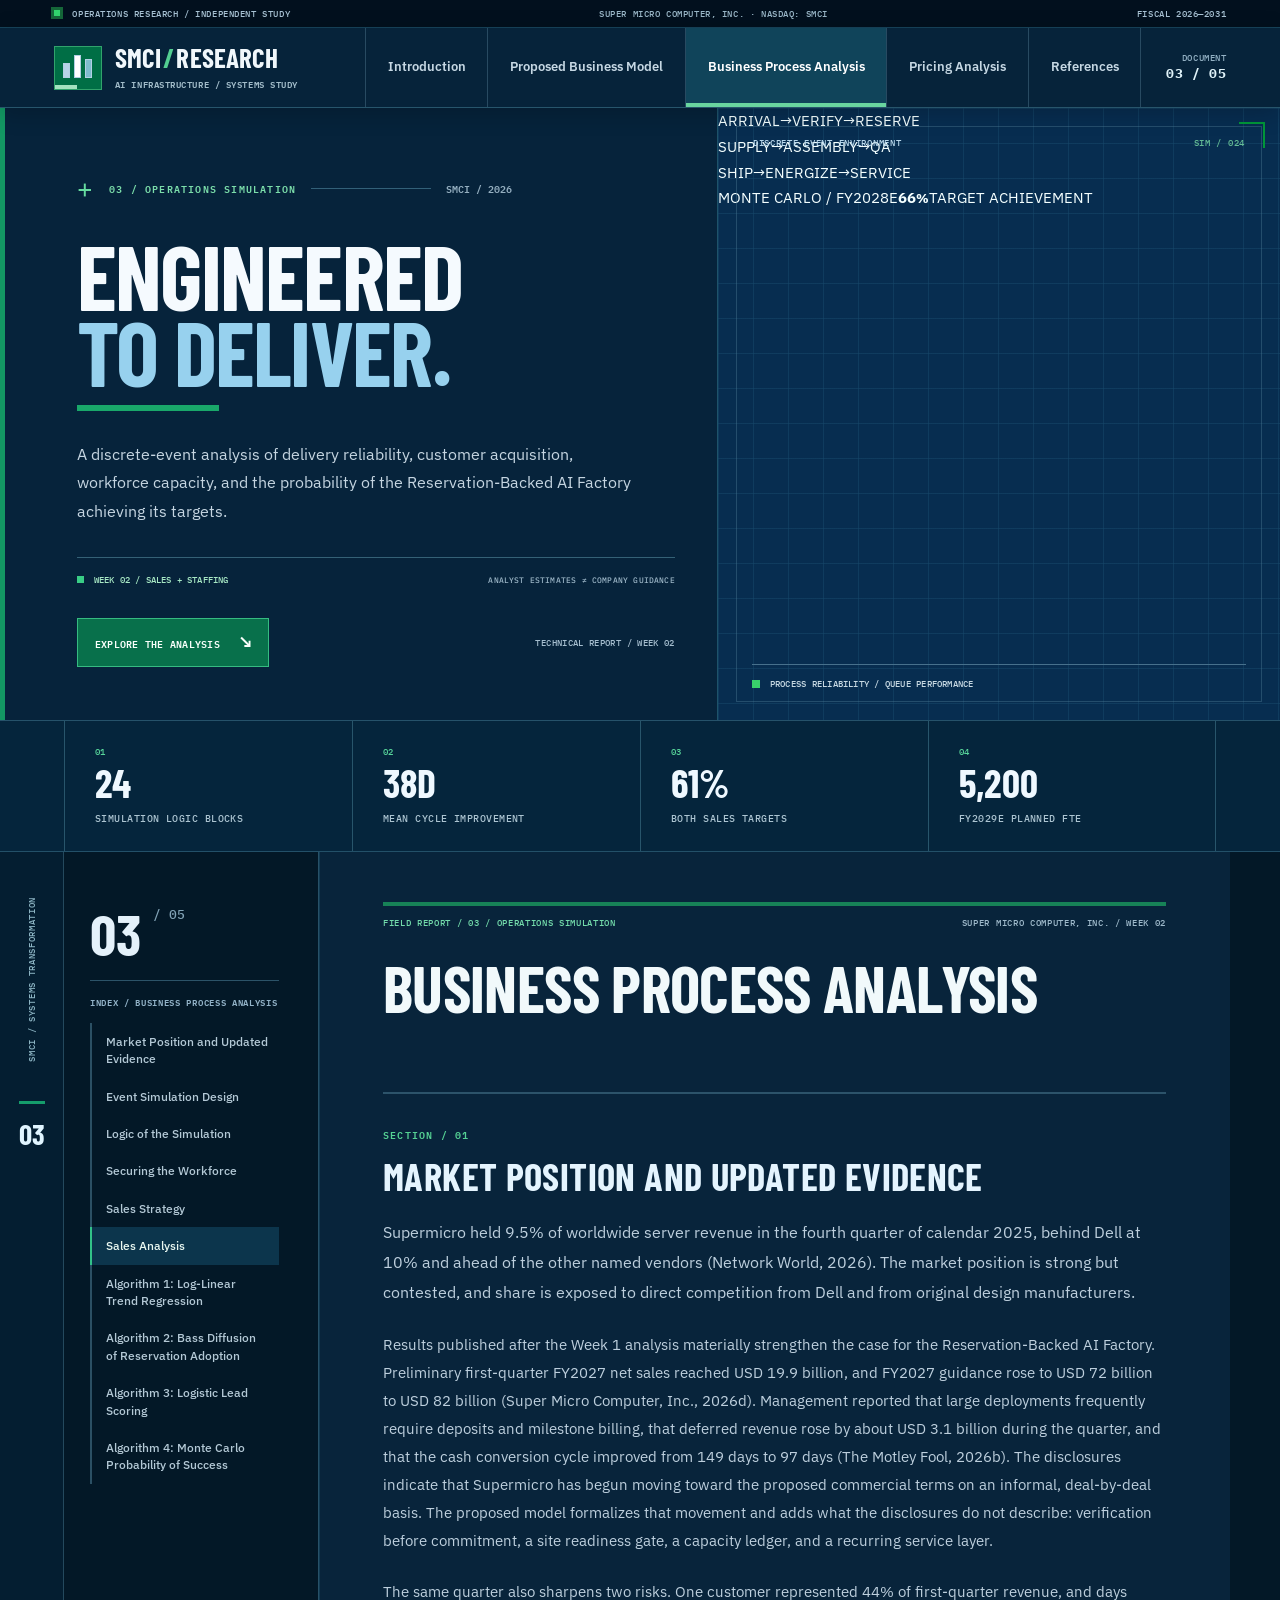
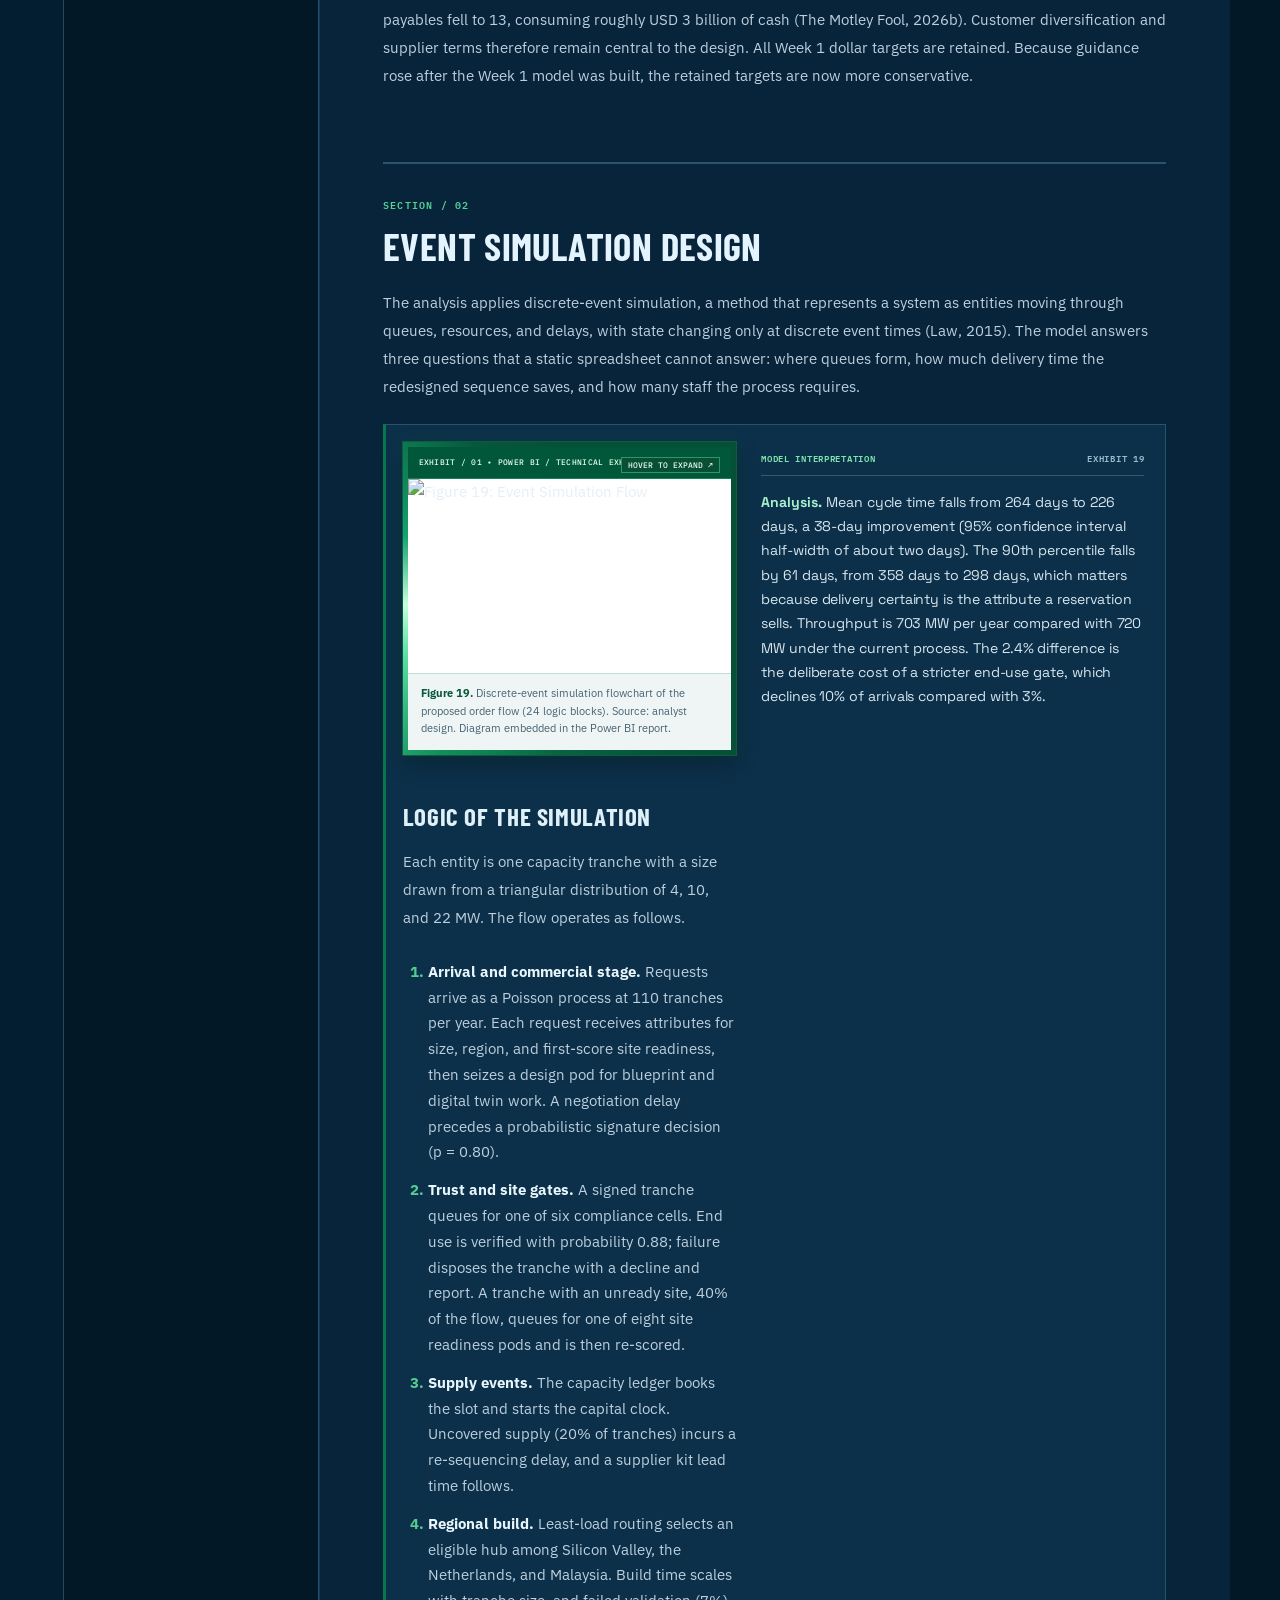
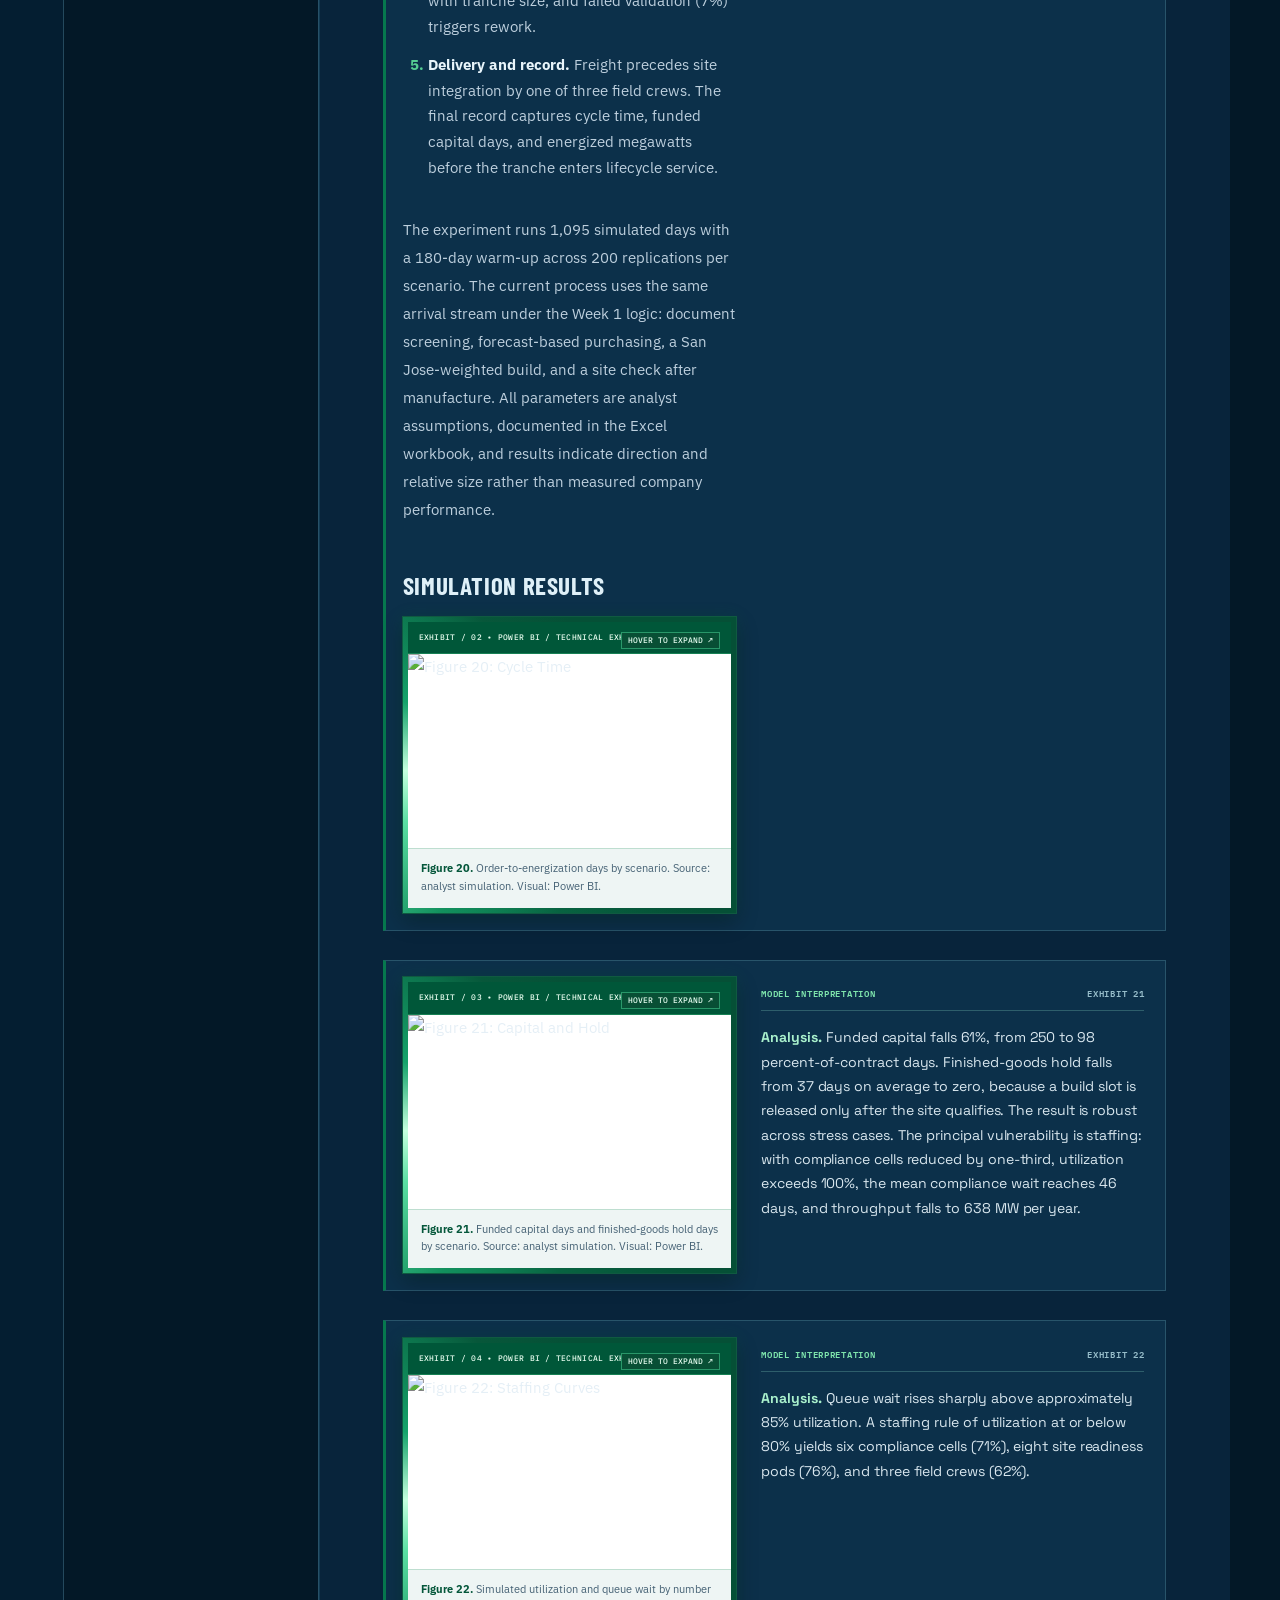
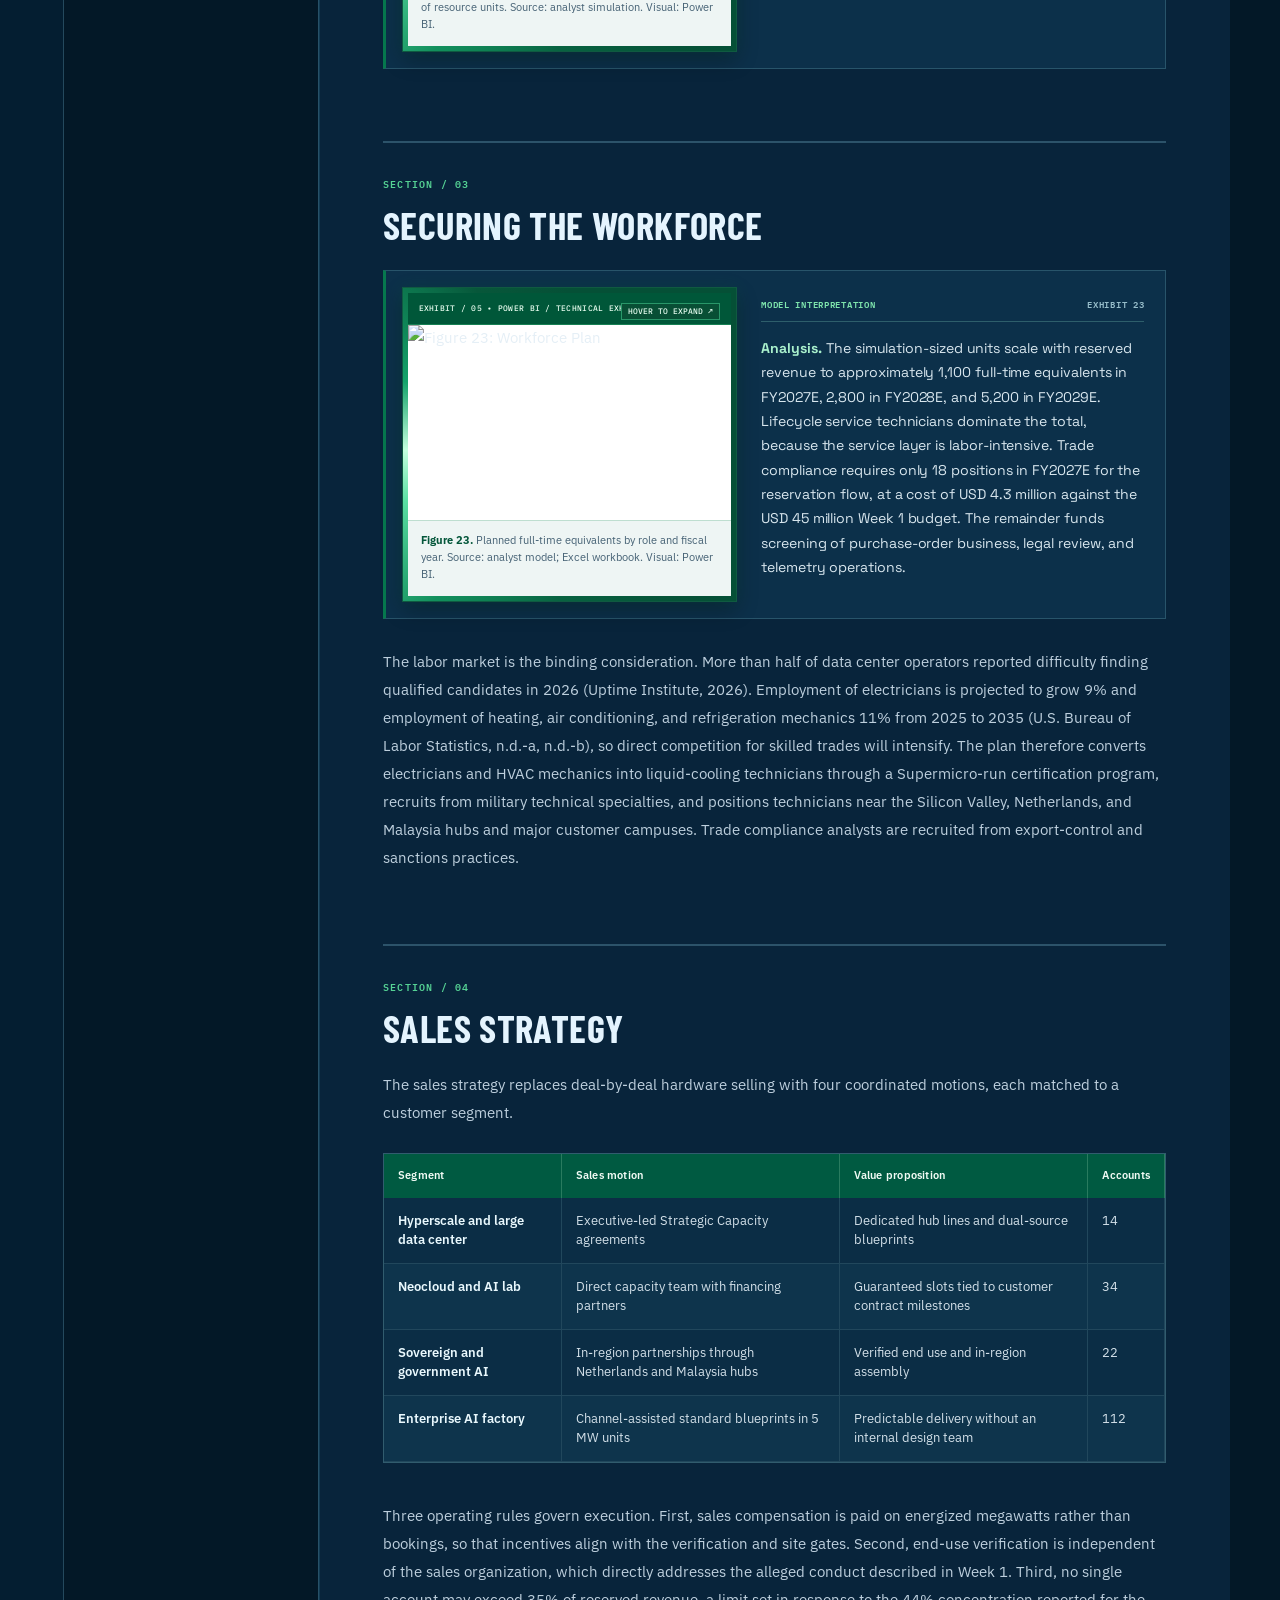
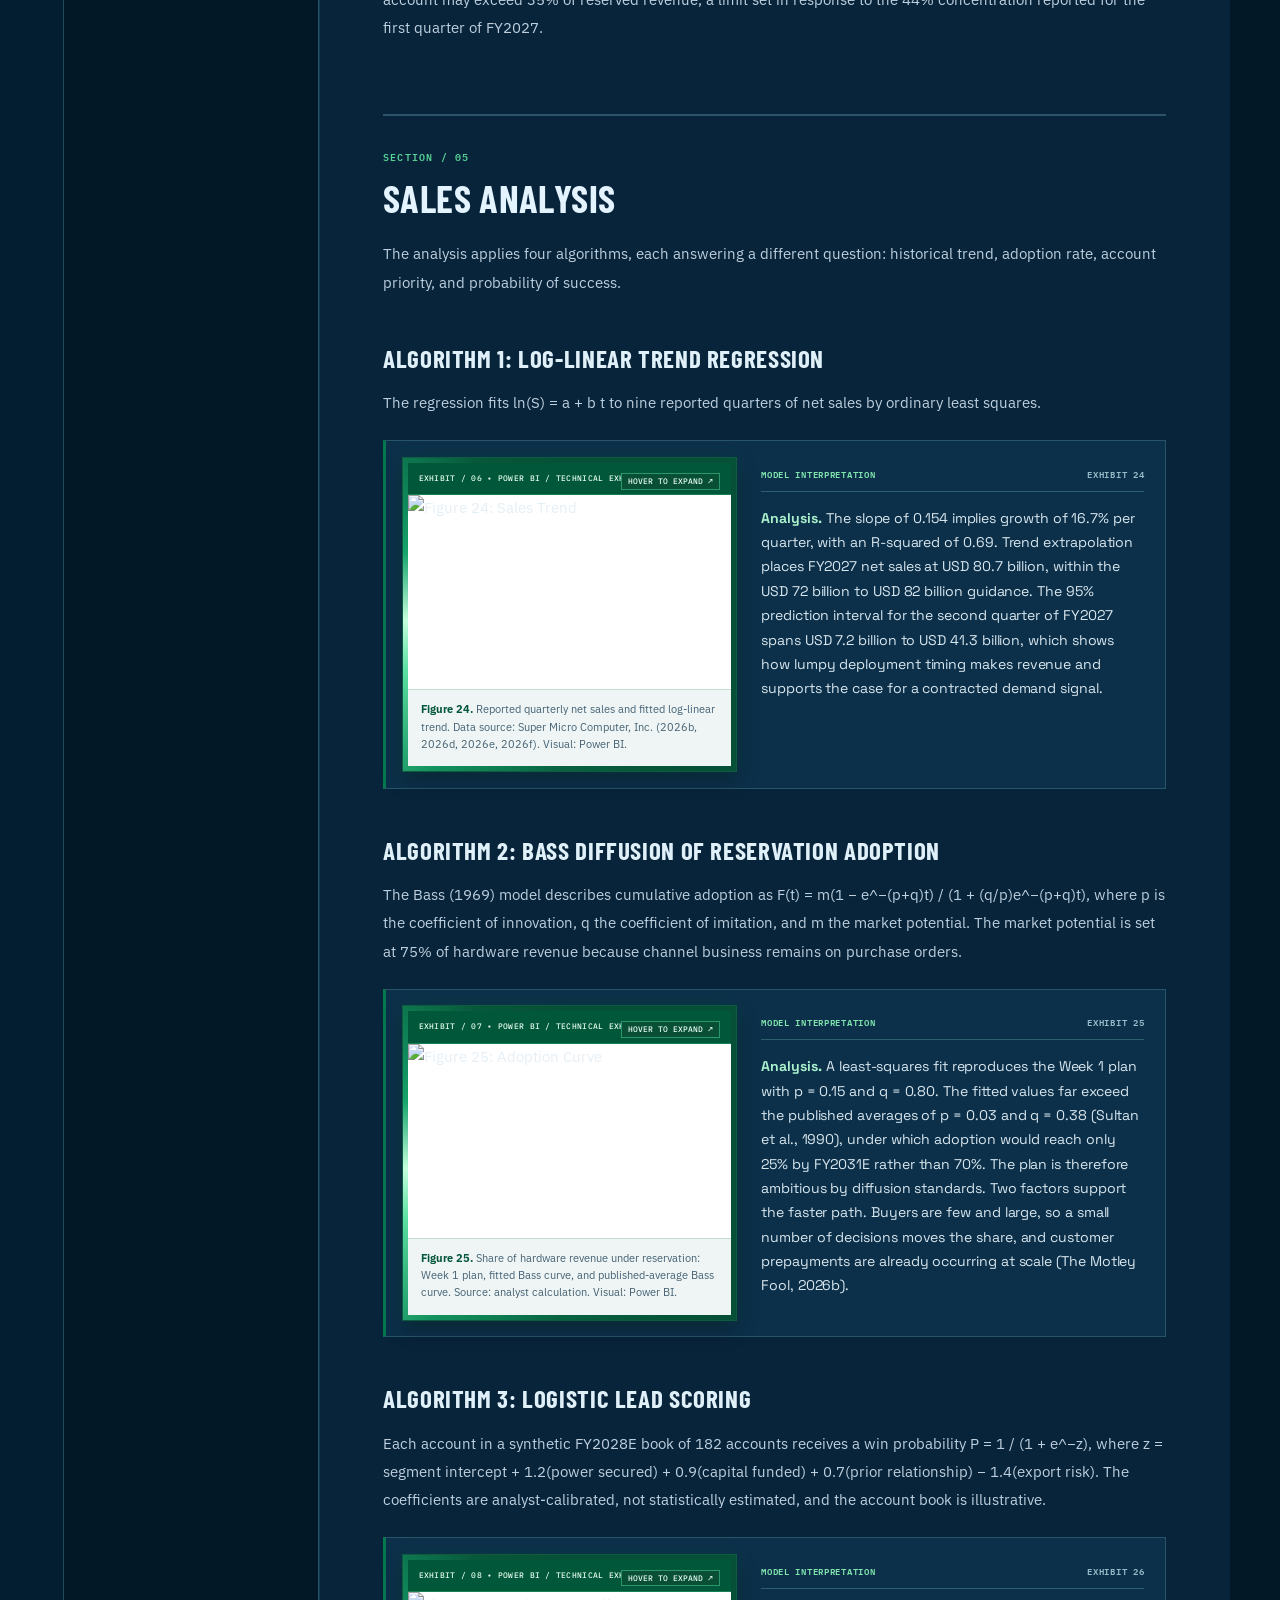
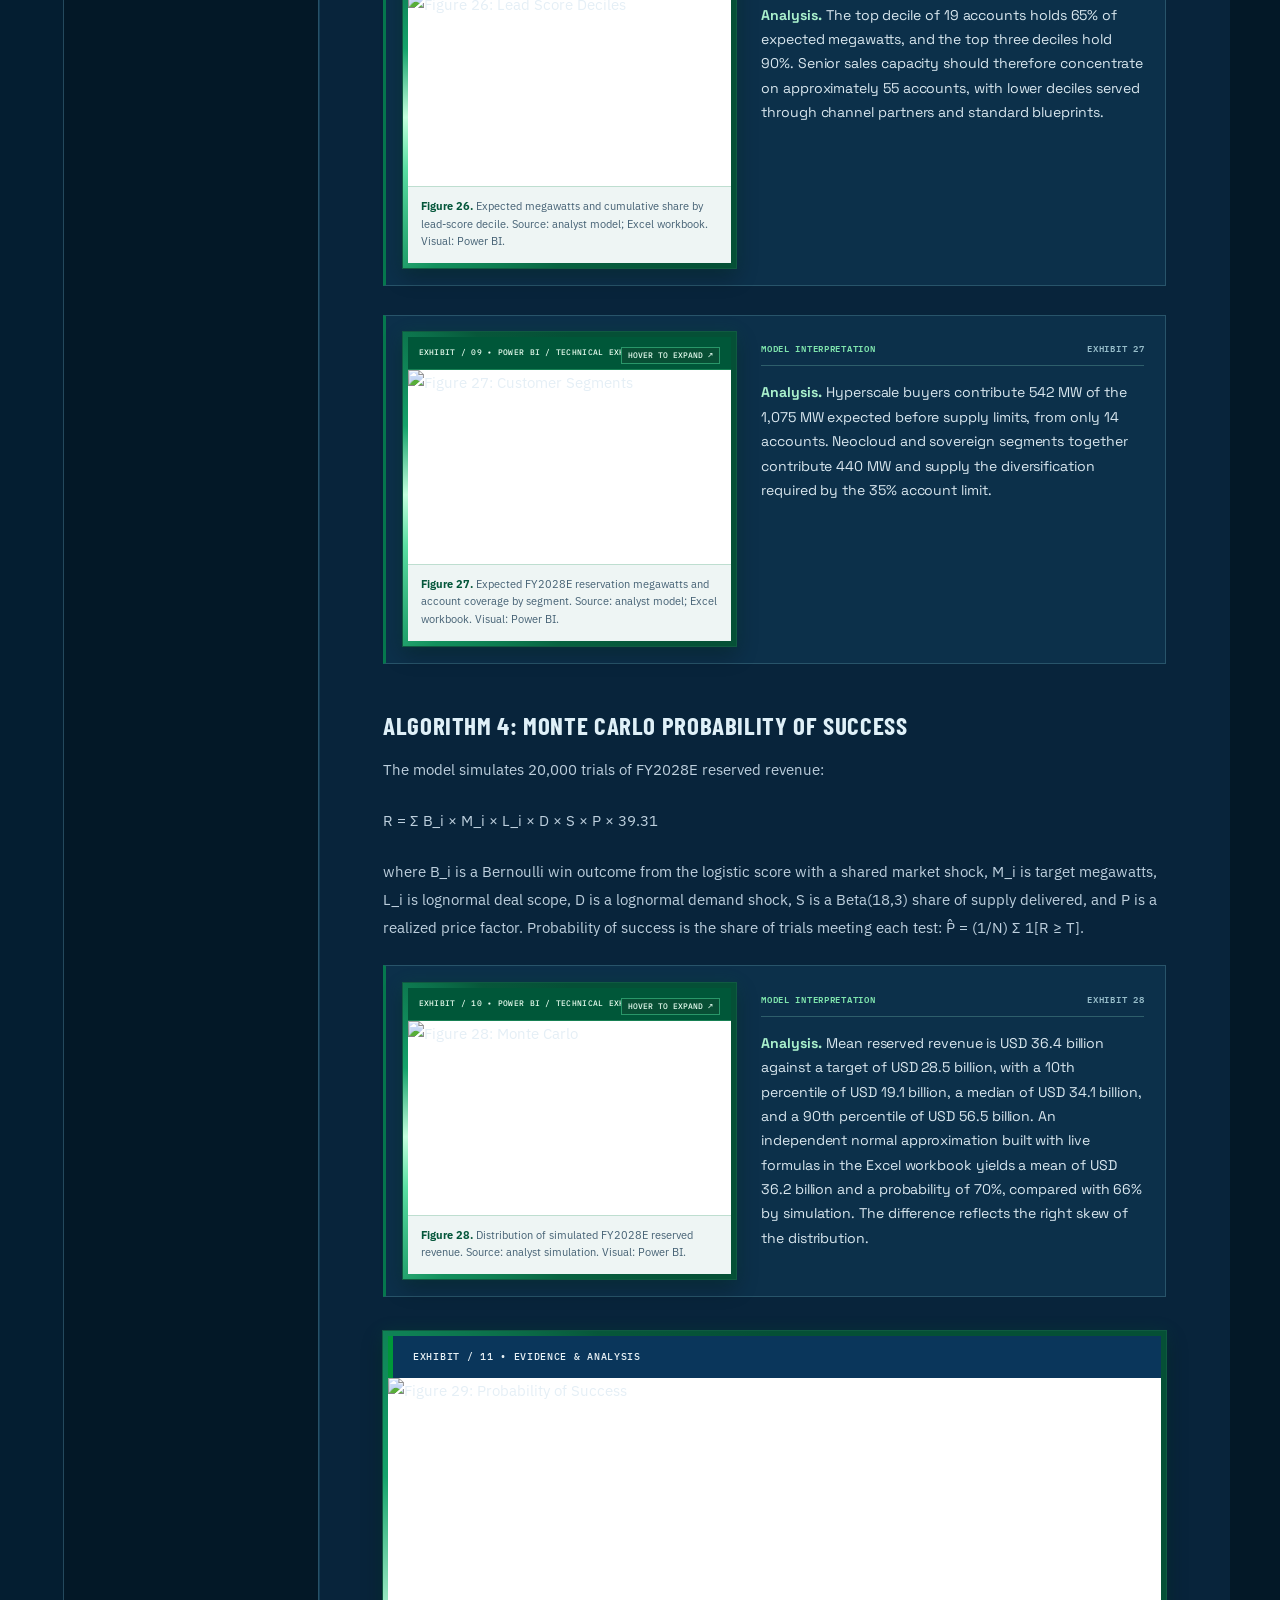
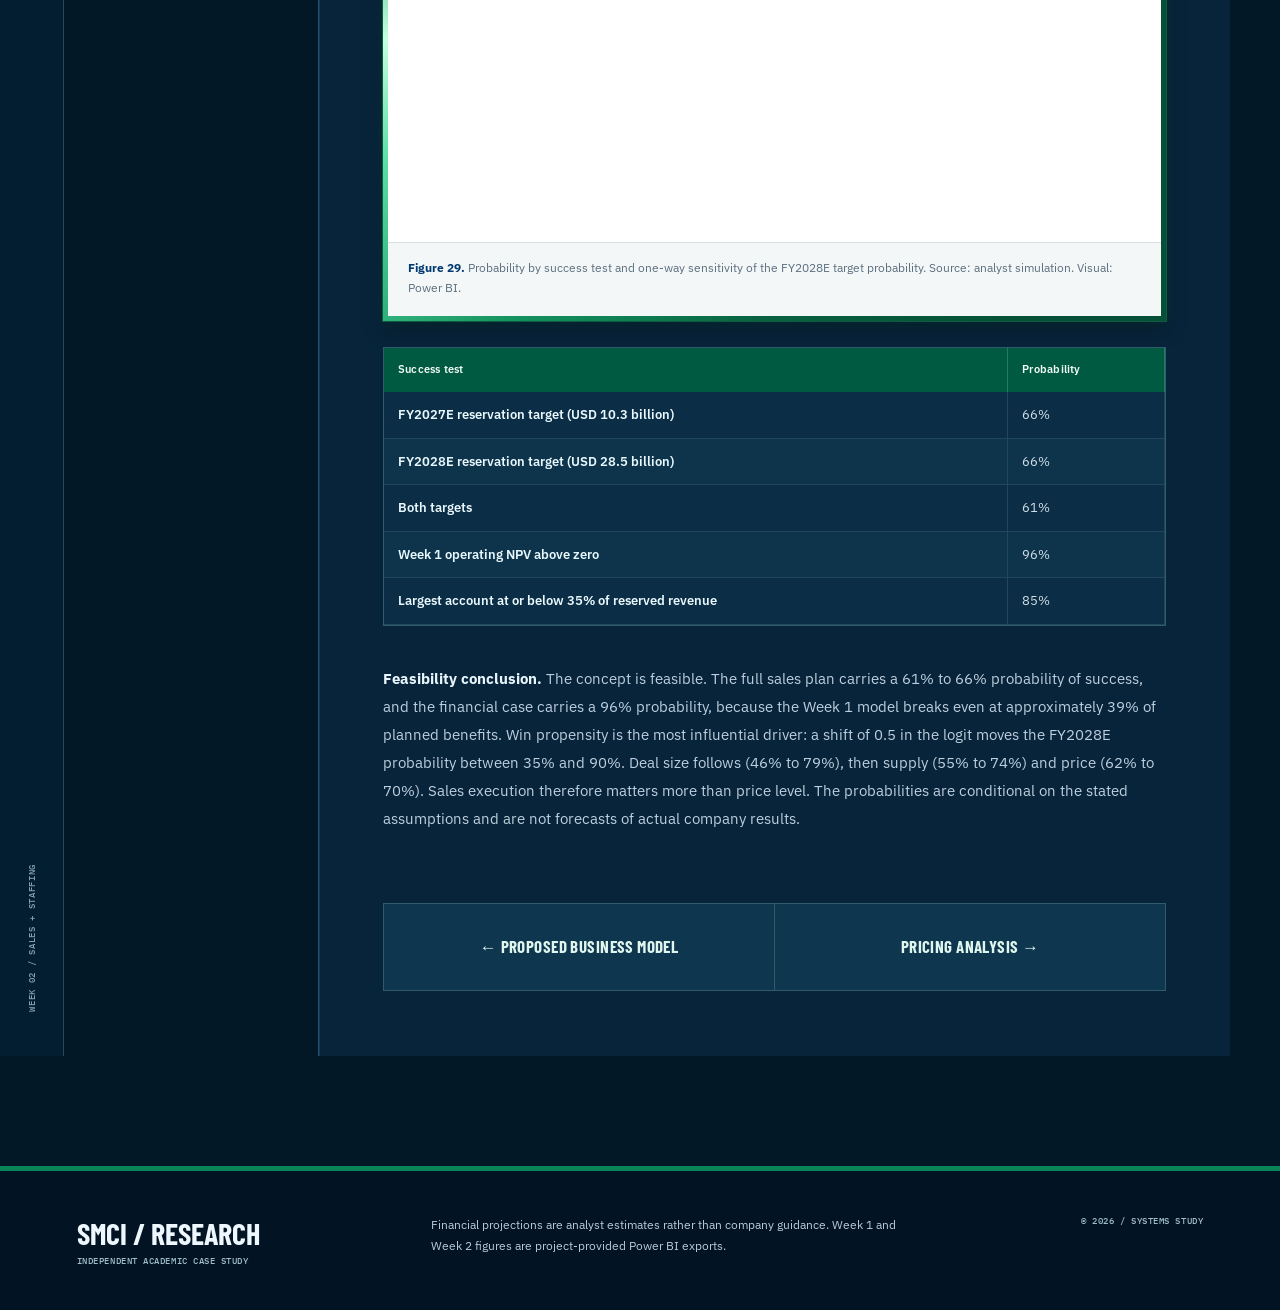
==== business-process-analysis.html @ 90599eb7 "Add Week 2 Business Process Analysis research and Power BI figure placements" ====
<!doctype html><html lang="en"><head><meta charset="utf-8"><meta name="viewport" content="width=device-width,initial-scale=1"><meta name="description" content="SMCI Reservation-Backed AI Factory research and business process redesign"><title>Business Process Analysis | SMCI Process Transformation</title><link rel="stylesheet" href="style.css"></head><body class="chapter-process">
<div class="meta-top"><span><span class="status-square"></span> OPERATIONS RESEARCH / INDEPENDENT STUDY</span><span>SUPER MICRO COMPUTER, INC. · NASDAQ: SMCI</span><span>FISCAL 2026—2031</span></div><header class="site-header"><div class="head-inner"><a class="brand" href="introduction.html" aria-label="SMCI research study home"><span class="brand-emblem"><span></span><span></span><span></span></span><span class="brand-type"><b>SMCI<span class="brand-slash">/</span>RESEARCH</b><small>AI INFRASTRUCTURE / SYSTEMS STUDY</small></span></a><nav aria-label="Primary navigation" class="nav"><a class="" href="introduction.html">Introduction</a><a class="" href="proposed-business-model.html">Proposed Business Model</a><a class="active" href="business-process-analysis.html">Business Process Analysis</a><a class="" href="pricing-analysis.html">Pricing Analysis</a><a class="" href="references.html">References</a></nav><div class="header-meta">DOCUMENT<br><strong>03 / 05</strong></div></div></header>
<section class="hero"><div class="hero-layout"><div class="hero-copy"><div class="hero-index"><span class="crosshair">+</span>03 / OPERATIONS SIMULATION<span class="hero-index-rule"></span><span>SMCI / 2026</span></div><h1>Engineered<br><span>to deliver.</span></h1><p>A discrete-event analysis of delivery reliability, customer acquisition, workforce capacity, and the probability of the Reservation-Backed AI Factory achieving its targets.</p><div class="hero-status"><i></i>WEEK 02 / SALES + STAFFING<span class="hero-status-end">ANALYST ESTIMATES ≠ COMPANY GUIDANCE</span></div><div class="hero-cta"><a href="#content" class="read-link">EXPLORE THE ANALYSIS <span aria-hidden="true">↘</span></a><span>TECHNICAL REPORT / WEEK 02</span></div></div><div class="hero-art" aria-label="Decorative technical illustration"><div class="art-plate art-week2 art-week2-flow"><div class="art-hud"><span>DISCRETE EVENT ENVIRONMENT</span><span>SIM / 024</span></div><div class="tech-map"><div class="tech-row"><span>ARRIVAL</span><i>→</i><span>VERIFY</span><i>→</i><span>RESERVE</span></div><div class="tech-row mid"><span>SUPPLY</span><i>→</i><span>ASSEMBLY</span><i>→</i><span>QA</span></div><div class="tech-row"><span>SHIP</span><i>→</i><span>ENERGIZE</span><i>→</i><span>SERVICE</span></div></div><div class="tech-readout"><span>MONTE CARLO / FY2028E</span><strong>66<small>%</small></strong><span>TARGET ACHIEVEMENT</span></div><div class="art-bottom"><span class="art-alert good"></span> PROCESS RELIABILITY / QUEUE PERFORMANCE</div></div></div></div><div class="metric-rail"><div class="metric"><span class="metric-num">01</span><strong>24</strong><small>SIMULATION LOGIC BLOCKS</small></div><div class="metric"><span class="metric-num">02</span><strong>38D</strong><small>MEAN CYCLE IMPROVEMENT</small></div><div class="metric"><span class="metric-num">03</span><strong>61%</strong><small>BOTH SALES TARGETS</small></div><div class="metric"><span class="metric-num">04</span><strong>5,200</strong><small>FY2029E PLANNED FTE</small></div></div></section><div class="layout"><div class="chapter-rail"><span>SMCI / SYSTEMS TRANSFORMATION</span><b>03</b><span>WEEK 02 / SALES + STAFFING</span></div><aside class="sidebar"><div class="sidebar-index">03 <span>/ 05</span></div><div class="label">INDEX / BUSINESS PROCESS ANALYSIS</div><a href="#market-position-and-updated-evidence">Market Position and Updated Evidence</a><a href="#event-simulation-design">Event Simulation Design</a><a href="#logic-of-the-simulation">Logic of the Simulation</a><a href="#securing-the-workforce">Securing the Workforce</a><a href="#sales-strategy">Sales Strategy</a><a href="#sales-analysis">Sales Analysis</a><a href="#algorithm-1-loglinear-trend-regression">Algorithm 1: Log-Linear Trend Regression</a><a href="#algorithm-2-bass-diffusion-of-reservation-adoption">Algorithm 2: Bass Diffusion of Reservation Adoption</a><a href="#algorithm-3-logistic-lead-scoring">Algorithm 3: Logistic Lead Scoring</a><a href="#algorithm-4-monte-carlo-probability-of-success">Algorithm 4: Monte Carlo Probability of Success</a></aside><main class="page" id="content"><div class="document-head"><span>FIELD REPORT / 03 / OPERATIONS SIMULATION</span><span>SUPER MICRO COMPUTER, INC. / WEEK 02</span></div><h1>Business Process Analysis</h1>
<h2 id="market-position-and-updated-evidence">Market Position and Updated Evidence</h2>
<p>Supermicro held 9.5% of worldwide server revenue in the fourth quarter of calendar 2025, behind Dell at 10% and ahead of the other named vendors (Network World, 2026). The market position is strong but contested, and share is exposed to direct competition from Dell and from original design manufacturers.</p>
<p>Results published after the Week 1 analysis materially strengthen the case for the Reservation-Backed AI Factory. Preliminary first-quarter FY2027 net sales reached USD 19.9 billion, and FY2027 guidance rose to USD 72 billion to USD 82 billion (Super Micro Computer, Inc., 2026d). Management reported that large deployments frequently require deposits and milestone billing, that deferred revenue rose by about USD 3.1 billion during the quarter, and that the cash conversion cycle improved from 149 days to 97 days (The Motley Fool, 2026b). The disclosures indicate that Supermicro has begun moving toward the proposed commercial terms on an informal, deal-by-deal basis. The proposed model formalizes that movement and adds what the disclosures do not describe: verification before commitment, a site readiness gate, a capacity ledger, and a recurring service layer.</p>
<p>The same quarter also sharpens two risks. One customer represented 44% of first-quarter revenue, and days payables fell to 13, consuming roughly USD 3 billion of cash (The Motley Fool, 2026b). Customer diversification and supplier terms therefore remain central to the design. All Week 1 dollar targets are retained. Because guidance rose after the Week 1 model was built, the retained targets are now more conservative.</p>
<h2 id="event-simulation-design">Event Simulation Design</h2>
<p>The analysis applies discrete-event simulation, a method that represents a system as entities moving through queues, resources, and delays, with state changing only at discrete event times (Law, 2015). The model answers three questions that a static spreadsheet cannot answer: where queues form, how much delivery time the redesigned sequence saves, and how many staff the process requires.</p>
<section class="exhibit-pair" aria-label="Figure 19 and related analysis"><div class="exhibit-media"><figure class="figure process" data-figure="19"><img loading="lazy" src="Fig19_Event_Simulation_Flow.png" alt="Figure 19: Event Simulation Flow" width="1200" height="720"><figcaption><strong>Figure 19.</strong> Discrete-event simulation flowchart of the proposed order flow (24 logic blocks). Source: analyst design. Diagram embedded in the Power BI report.</figcaption></figure>
<h3 id="logic-of-the-simulation">Logic of the Simulation</h3>
<p>Each entity is one capacity tranche with a size drawn from a triangular distribution of 4, 10, and 22 MW. The flow operates as follows.</p>
<ol><li><strong>Arrival and commercial stage.</strong> Requests arrive as a Poisson process at 110 tranches per year. Each request receives attributes for size, region, and first-score site readiness, then seizes a design pod for blueprint and digital twin work. A negotiation delay precedes a probabilistic signature decision (p = 0.80).</li><li><strong>Trust and site gates.</strong> A signed tranche queues for one of six compliance cells. End use is verified with probability 0.88; failure disposes the tranche with a decline and report. A tranche with an unready site, 40% of the flow, queues for one of eight site readiness pods and is then re-scored.</li><li><strong>Supply events.</strong> The capacity ledger books the slot and starts the capital clock. Uncovered supply (20% of tranches) incurs a re-sequencing delay, and a supplier kit lead time follows.</li><li><strong>Regional build.</strong> Least-load routing selects an eligible hub among Silicon Valley, the Netherlands, and Malaysia. Build time scales with tranche size, and failed validation (7%) triggers rework.</li><li><strong>Delivery and record.</strong> Freight precedes site integration by one of three field crews. The final record captures cycle time, funded capital days, and energized megawatts before the tranche enters lifecycle service.</li></ol>
<p>The experiment runs 1,095 simulated days with a 180-day warm-up across 200 replications per scenario. The current process uses the same arrival stream under the Week 1 logic: document screening, forecast-based purchasing, a San Jose-weighted build, and a site check after manufacture. All parameters are analyst assumptions, documented in the Excel workbook, and results indicate direction and relative size rather than measured company performance.</p>
<h3 id="simulation-results">Simulation Results</h3>
<figure class="figure" data-figure="20"><img loading="lazy" src="Fig20_Cycle_Time.png" alt="Figure 20: Cycle Time" width="1200" height="720"><figcaption><strong>Figure 20.</strong> Order-to-energization days by scenario. Source: analyst simulation. Visual: Power BI.</figcaption></figure></div><div class="exhibit-text"><div class="reading-tag"><span>MODEL INTERPRETATION</span><span>EXHIBIT 19</span></div><p><strong>Analysis.</strong> Mean cycle time falls from 264 days to 226 days, a 38-day improvement (95% confidence interval half-width of about two days). The 90th percentile falls by 61 days, from 358 days to 298 days, which matters because delivery certainty is the attribute a reservation sells. Throughput is 703 MW per year compared with 720 MW under the current process. The 2.4% difference is the deliberate cost of a stricter end-use gate, which declines 10% of arrivals compared with 3%.</p></div></section>
<section class="exhibit-pair" aria-label="Figure 21 and related analysis"><div class="exhibit-media"><figure class="figure" data-figure="21"><img loading="lazy" src="Fig21_Capital_and_Hold.png" alt="Figure 21: Capital and Hold" width="1200" height="720"><figcaption><strong>Figure 21.</strong> Funded capital days and finished-goods hold days by scenario. Source: analyst simulation. Visual: Power BI.</figcaption></figure></div><div class="exhibit-text"><div class="reading-tag"><span>MODEL INTERPRETATION</span><span>EXHIBIT 21</span></div><p><strong>Analysis.</strong> Funded capital falls 61%, from 250 to 98 percent-of-contract days. Finished-goods hold falls from 37 days on average to zero, because a build slot is released only after the site qualifies. The result is robust across stress cases. The principal vulnerability is staffing: with compliance cells reduced by one-third, utilization exceeds 100%, the mean compliance wait reaches 46 days, and throughput falls to 638 MW per year.</p></div></section>
<section class="exhibit-pair" aria-label="Figure 22 and related analysis"><div class="exhibit-media"><figure class="figure" data-figure="22"><img loading="lazy" src="Fig22_Staffing_Curves.png" alt="Figure 22: Staffing Curves" width="1200" height="720"><figcaption><strong>Figure 22.</strong> Simulated utilization and queue wait by number of resource units. Source: analyst simulation. Visual: Power BI.</figcaption></figure></div><div class="exhibit-text"><div class="reading-tag"><span>MODEL INTERPRETATION</span><span>EXHIBIT 22</span></div><p><strong>Analysis.</strong> Queue wait rises sharply above approximately 85% utilization. A staffing rule of utilization at or below 80% yields six compliance cells (71%), eight site readiness pods (76%), and three field crews (62%).</p></div></section>
<h2 id="securing-the-workforce">Securing the Workforce</h2>
<section class="exhibit-pair" aria-label="Figure 23 and related analysis"><div class="exhibit-media"><figure class="figure" data-figure="23"><img loading="lazy" src="Fig23_Workforce_Plan.png" alt="Figure 23: Workforce Plan" width="1200" height="720"><figcaption><strong>Figure 23.</strong> Planned full-time equivalents by role and fiscal year. Source: analyst model; Excel workbook. Visual: Power BI.</figcaption></figure></div><div class="exhibit-text"><div class="reading-tag"><span>MODEL INTERPRETATION</span><span>EXHIBIT 23</span></div><p><strong>Analysis.</strong> The simulation-sized units scale with reserved revenue to approximately 1,100 full-time equivalents in FY2027E, 2,800 in FY2028E, and 5,200 in FY2029E. Lifecycle service technicians dominate the total, because the service layer is labor-intensive. Trade compliance requires only 18 positions in FY2027E for the reservation flow, at a cost of USD 4.3 million against the USD 45 million Week 1 budget. The remainder funds screening of purchase-order business, legal review, and telemetry operations.</p></div></section>
<p>The labor market is the binding consideration. More than half of data center operators reported difficulty finding qualified candidates in 2026 (Uptime Institute, 2026). Employment of electricians is projected to grow 9% and employment of heating, air conditioning, and refrigeration mechanics 11% from 2025 to 2035 (U.S. Bureau of Labor Statistics, n.d.-a, n.d.-b), so direct competition for skilled trades will intensify. The plan therefore converts electricians and HVAC mechanics into liquid-cooling technicians through a Supermicro-run certification program, recruits from military technical specialties, and positions technicians near the Silicon Valley, Netherlands, and Malaysia hubs and major customer campuses. Trade compliance analysts are recruited from export-control and sanctions practices.</p>
<h2 id="sales-strategy">Sales Strategy</h2>
<p>The sales strategy replaces deal-by-deal hardware selling with four coordinated motions, each matched to a customer segment.</p>
<div class="table-wrap"><table><thead><tr><th scope="col">Segment</th><th scope="col">Sales motion</th><th scope="col">Value proposition</th><th scope="col">Accounts</th></tr></thead><tbody><tr><td>Hyperscale and large data center</td><td>Executive-led Strategic Capacity agreements</td><td>Dedicated hub lines and dual-source blueprints</td><td>14</td></tr><tr><td>Neocloud and AI lab</td><td>Direct capacity team with financing partners</td><td>Guaranteed slots tied to customer contract milestones</td><td>34</td></tr><tr><td>Sovereign and government AI</td><td>In-region partnerships through Netherlands and Malaysia hubs</td><td>Verified end use and in-region assembly</td><td>22</td></tr><tr><td>Enterprise AI factory</td><td>Channel-assisted standard blueprints in 5 MW units</td><td>Predictable delivery without an internal design team</td><td>112</td></tr></tbody></table></div>
<p>Three operating rules govern execution. First, sales compensation is paid on energized megawatts rather than bookings, so that incentives align with the verification and site gates. Second, end-use verification is independent of the sales organization, which directly addresses the alleged conduct described in Week 1. Third, no single account may exceed 35% of reserved revenue, a limit set in response to the 44% concentration reported for the first quarter of FY2027.</p>
<h2 id="sales-analysis">Sales Analysis</h2>
<p>The analysis applies four algorithms, each answering a different question: historical trend, adoption rate, account priority, and probability of success.</p>
<h3 id="algorithm-1-loglinear-trend-regression">Algorithm 1: Log-Linear Trend Regression</h3>
<p>The regression fits ln(S) = a + b t to nine reported quarters of net sales by ordinary least squares.</p>
<section class="exhibit-pair" aria-label="Figure 24 and related analysis"><div class="exhibit-media"><figure class="figure" data-figure="24"><img loading="lazy" src="Fig24_Sales_Trend.png" alt="Figure 24: Sales Trend" width="1200" height="720"><figcaption><strong>Figure 24.</strong> Reported quarterly net sales and fitted log-linear trend. Data source: Super Micro Computer, Inc. (2026b, 2026d, 2026e, 2026f). Visual: Power BI.</figcaption></figure></div><div class="exhibit-text"><div class="reading-tag"><span>MODEL INTERPRETATION</span><span>EXHIBIT 24</span></div><p><strong>Analysis.</strong> The slope of 0.154 implies growth of 16.7% per quarter, with an R-squared of 0.69. Trend extrapolation places FY2027 net sales at USD 80.7 billion, within the USD 72 billion to USD 82 billion guidance. The 95% prediction interval for the second quarter of FY2027 spans USD 7.2 billion to USD 41.3 billion, which shows how lumpy deployment timing makes revenue and supports the case for a contracted demand signal.</p></div></section>
<h3 id="algorithm-2-bass-diffusion-of-reservation-adoption">Algorithm 2: Bass Diffusion of Reservation Adoption</h3>
<p>The Bass (1969) model describes cumulative adoption as F(t) = m(1 − e^−(p+q)t) / (1 + (q/p)e^−(p+q)t), where p is the coefficient of innovation, q the coefficient of imitation, and m the market potential. The market potential is set at 75% of hardware revenue because channel business remains on purchase orders.</p>
<section class="exhibit-pair" aria-label="Figure 25 and related analysis"><div class="exhibit-media"><figure class="figure" data-figure="25"><img loading="lazy" src="Fig25_Adoption_Curve.png" alt="Figure 25: Adoption Curve" width="1200" height="720"><figcaption><strong>Figure 25.</strong> Share of hardware revenue under reservation: Week 1 plan, fitted Bass curve, and published-average Bass curve. Source: analyst calculation. Visual: Power BI.</figcaption></figure></div><div class="exhibit-text"><div class="reading-tag"><span>MODEL INTERPRETATION</span><span>EXHIBIT 25</span></div><p><strong>Analysis.</strong> A least-squares fit reproduces the Week 1 plan with p = 0.15 and q = 0.80. The fitted values far exceed the published averages of p = 0.03 and q = 0.38 (Sultan et al., 1990), under which adoption would reach only 25% by FY2031E rather than 70%. The plan is therefore ambitious by diffusion standards. Two factors support the faster path. Buyers are few and large, so a small number of decisions moves the share, and customer prepayments are already occurring at scale (The Motley Fool, 2026b).</p></div></section>
<h3 id="algorithm-3-logistic-lead-scoring">Algorithm 3: Logistic Lead Scoring</h3>
<p>Each account in a synthetic FY2028E book of 182 accounts receives a win probability P = 1 / (1 + e^−z), where z = segment intercept + 1.2(power secured) + 0.9(capital funded) + 0.7(prior relationship) − 1.4(export risk). The coefficients are analyst-calibrated, not statistically estimated, and the account book is illustrative.</p>
<section class="exhibit-pair" aria-label="Figure 26 and related analysis"><div class="exhibit-media"><figure class="figure" data-figure="26"><img loading="lazy" src="Fig26_Lead_Score_Deciles.png" alt="Figure 26: Lead Score Deciles" width="1200" height="720"><figcaption><strong>Figure 26.</strong> Expected megawatts and cumulative share by lead-score decile. Source: analyst model; Excel workbook. Visual: Power BI.</figcaption></figure></div><div class="exhibit-text"><div class="reading-tag"><span>MODEL INTERPRETATION</span><span>EXHIBIT 26</span></div><p><strong>Analysis.</strong> The top decile of 19 accounts holds 65% of expected megawatts, and the top three deciles hold 90%. Senior sales capacity should therefore concentrate on approximately 55 accounts, with lower deciles served through channel partners and standard blueprints.</p></div></section>
<section class="exhibit-pair" aria-label="Figure 27 and related analysis"><div class="exhibit-media"><figure class="figure" data-figure="27"><img loading="lazy" src="Fig27_Customer_Segments.png" alt="Figure 27: Customer Segments" width="1200" height="720"><figcaption><strong>Figure 27.</strong> Expected FY2028E reservation megawatts and account coverage by segment. Source: analyst model; Excel workbook. Visual: Power BI.</figcaption></figure></div><div class="exhibit-text"><div class="reading-tag"><span>MODEL INTERPRETATION</span><span>EXHIBIT 27</span></div><p><strong>Analysis.</strong> Hyperscale buyers contribute 542 MW of the 1,075 MW expected before supply limits, from only 14 accounts. Neocloud and sovereign segments together contribute 440 MW and supply the diversification required by the 35% account limit.</p></div></section>
<h3 id="algorithm-4-monte-carlo-probability-of-success">Algorithm 4: Monte Carlo Probability of Success</h3>
<p>The model simulates 20,000 trials of FY2028E reserved revenue:</p>
<p>R = Σ B_i × M_i × L_i × D × S × P × 39.31</p>
<p>where B_i is a Bernoulli win outcome from the logistic score with a shared market shock, M_i is target megawatts, L_i is lognormal deal scope, D is a lognormal demand shock, S is a Beta(18,3) share of supply delivered, and P is a realized price factor. Probability of success is the share of trials meeting each test: P̂ = (1/N) Σ 1[R ≥ T].</p>
<section class="exhibit-pair" aria-label="Figure 28 and related analysis"><div class="exhibit-media"><figure class="figure" data-figure="28"><img loading="lazy" src="Fig28_Monte_Carlo.png" alt="Figure 28: Monte Carlo" width="1200" height="720"><figcaption><strong>Figure 28.</strong> Distribution of simulated FY2028E reserved revenue. Source: analyst simulation. Visual: Power BI.</figcaption></figure></div><div class="exhibit-text"><div class="reading-tag"><span>MODEL INTERPRETATION</span><span>EXHIBIT 28</span></div><p><strong>Analysis.</strong> Mean reserved revenue is USD 36.4 billion against a target of USD 28.5 billion, with a 10th percentile of USD 19.1 billion, a median of USD 34.1 billion, and a 90th percentile of USD 56.5 billion. An independent normal approximation built with live formulas in the Excel workbook yields a mean of USD 36.2 billion and a probability of 70%, compared with 66% by simulation. The difference reflects the right skew of the distribution.</p></div></section>
<figure class="figure" data-figure="29"><img loading="lazy" src="Fig29_Probability_of_Success.png" alt="Figure 29: Probability of Success" width="1200" height="720"><figcaption><strong>Figure 29.</strong> Probability by success test and one-way sensitivity of the FY2028E target probability. Source: analyst simulation. Visual: Power BI.</figcaption></figure>
<div class="table-wrap"><table><thead><tr><th scope="col">Success test</th><th scope="col">Probability</th></tr></thead><tbody><tr><td>FY2027E reservation target (USD 10.3 billion)</td><td>66%</td></tr><tr><td>FY2028E reservation target (USD 28.5 billion)</td><td>66%</td></tr><tr><td>Both targets</td><td>61%</td></tr><tr><td>Week 1 operating NPV above zero</td><td>96%</td></tr><tr><td>Largest account at or below 35% of reserved revenue</td><td>85%</td></tr></tbody></table></div>
<p><strong>Feasibility conclusion.</strong> The concept is feasible. The full sales plan carries a 61% to 66% probability of success, and the financial case carries a 96% probability, because the Week 1 model breaks even at approximately 39% of planned benefits. Win propensity is the most influential driver: a shift of 0.5 in the logit moves the FY2028E probability between 35% and 90%. Deal size follows (46% to 79%), then supply (55% to 74%) and price (62% to 70%). Sales execution therefore matters more than price level. The probabilities are conditional on the stated assumptions and are not forecasts of actual company results.</p><div class="endnav"><a href="proposed-business-model.html">← Proposed Business Model</a><a href="pricing-analysis.html">Pricing Analysis →</a></div></main></div><footer><div class="footer-in"><div><b>SMCI / RESEARCH</b><span>INDEPENDENT ACADEMIC CASE STUDY</span></div><p>Financial projections are analyst estimates rather than company guidance. Week 1 and Week 2 figures are project-provided Power BI exports.</p><div class="footer-code">© 2026 / SYSTEMS STUDY</div></div></footer><div id="lightbox" role="dialog" aria-label="Enlarged research figure"><button aria-label="Close">×</button><img alt="Enlarged figure"></div><script src="script.js"></script></body></html>
---- style.css ----
@import url('https://fonts.googleapis.com/css2?family=Space+Grotesk:wght@400;500;600;700&display=swap');
@import url('https://fonts.googleapis.com/css2?family=Barlow+Condensed:wght@400;500;600;700;800&family=IBM+Plex+Mono:wght@400;500;600&family=IBM+Plex+Sans:wght@400;450;500;600;700&display=swap');

/* SMCI independent research | engineered editorial design */
:root{--blue:#003a70;--blue-dark:#092e51;--blue-ink:#102c46;--green:#009639;--red:#d22630;--paper:#f4f6f7;--white:#fff;--line:#cbd5dc;--muted:#5c6e7b;--mono:'IBM Plex Mono',Consolas,monospace;--display:'Barlow Condensed','Arial Narrow',sans-serif;--body:'IBM Plex Sans',Arial,sans-serif}
*{box-sizing:border-box}
html{scroll-behavior:smooth;scroll-padding-top:125px}
body{margin:0;color:var(--blue-ink);background:var(--paper);font-family:var(--body);font-size:15px;line-height:1.72;overflow-x:hidden}
a{color:var(--blue);text-decoration:none}
a:hover{text-decoration:underline}
button{font:inherit}
::selection{background:#c2eccb;color:#082a46}
:focus-visible{outline:3px solid var(--green);outline-offset:4px}
.meta-top{height:28px;background:var(--blue-dark);color:#dce8f1;font:500 9px/28px var(--mono);letter-spacing:.065em;display:flex;align-items:center;justify-content:space-between;padding:0 clamp(20px,4.2vw,80px);gap:15px}
.meta-top>span:nth-child(2){color:#a1bace}
.status-square{width:6px;height:6px;display:inline-block;background:#32d56e;margin-right:7px;vertical-align:1px;box-shadow:0 0 0 3px #156739}
.site-header{position:sticky;top:0;z-index:80;background:#fff;border-bottom:1px solid #d4e0e7;box-shadow:0 2px 0 rgba(0,58,112,.03)}
.head-inner{max-width:1600px;margin:0 auto;min-height:79px;padding:0 clamp(20px,4.2vw,80px);display:flex;align-items:center;gap:25px}
.brand{display:flex;align-items:center;gap:13px;white-space:nowrap;color:var(--blue-dark)}
.brand:hover{text-decoration:none}
.brand-emblem{width:48px;height:44px;background:var(--blue);display:flex;align-items:end;justify-content:center;gap:4px;padding:9px 8px 11px;position:relative}
.brand-emblem::before{content:'';position:absolute;left:0;bottom:0;width:22px;height:4px;background:var(--green)}
.brand-emblem span{width:7px;border:1px solid #b3d0e4;background:#b7d4e8;height:15px}
.brand-emblem span:nth-child(2){height:23px;background:#fff}
.brand-emblem span:nth-child(3){height:19px;background:#7fbcce}
.brand-type{display:flex;flex-direction:column;justify-content:center}
.brand-type b{font-family:var(--display);font-size:27px;line-height:1;letter-spacing:.005em}
.brand-slash{color:var(--green);padding:0 2px}
.brand-type small{font:600 8.5px var(--mono);color:#607788;letter-spacing:.065em;margin-top:5px}
.nav{display:flex;gap:0;align-items:stretch;margin-left:auto;height:79px}
.nav a{display:flex;align-items:center;border-left:1px solid #e5e9ed;padding:0 clamp(11px,1.7vw,30px);font-family:var(--body);font-size:13px;font-weight:600;color:#314c62;white-space:nowrap;position:relative}
.nav a:last-child{border-right:1px solid #e5e9ed}
.nav a:hover{text-decoration:none;background:#f3f6f8}
.nav a.active{color:var(--blue);background:#f7fafb}
.nav a.active::after{position:absolute;bottom:0;left:0;right:0;height:4px;content:'';background:var(--green)}
.header-meta{text-align:right;color:#718491;font:500 9px/1.4 var(--mono);letter-spacing:.06em;white-space:nowrap}
.header-meta strong{color:var(--blue);font-size:13px}
.hero{background:#fff;border-bottom:1px solid #cdd8de}
.hero-layout{max-width:1600px;margin:auto;display:grid;grid-template-columns:minmax(0,1fr) minmax(440px,44%);min-height:520px}
.hero-copy{padding:67px 42px 53px clamp(22px,6vw,105px);display:flex;flex-direction:column;align-items:flex-start;position:relative;background-color:#fff}
.hero-copy::before{content:'';position:absolute;left:0;top:0;height:100%;width:5px;background:var(--green)}
.hero-index{font:600 10px var(--mono);color:var(--blue);letter-spacing:.12em;display:flex;gap:15px;align-items:center;width:min(100%,590px);white-space:nowrap}
.hero-index .crosshair{color:var(--green);font:400 26px/1 var(--mono)}
.hero-index-rule{flex:1;max-width:120px;height:1px;background:#bcccd5}
.hero-index>span:last-child{color:#8999a5;letter-spacing:0}
.hero h1{font-family:var(--display);font-size:clamp(69px,7.1vw,116px);font-weight:700;line-height:.84;letter-spacing:-.019em;text-transform:uppercase;color:var(--blue-dark);margin:36px 0 29px}
.hero h1 span{color:var(--blue);display:inline-block}
.hero h1 span::after{content:'';display:block;height:6px;width:38%;background:var(--green);margin-top:15px}
.hero-copy>p{font-size:16px;max-width:570px;line-height:1.8;color:#41596a;margin:0 0 31px}
.hero-status{width:100%;max-width:630px;display:flex;align-items:center;gap:10px;border-top:1px solid #ced9df;padding-top:16px;color:var(--blue);font:500 9px var(--mono);letter-spacing:.02em;flex-wrap:wrap}
.hero-status i{width:7px;height:7px;background:var(--green);display:inline-block}
.hero-status-end{margin-left:auto;color:#7e8d97;font-size:8px}
.hero-cta{margin-top:auto;padding-top:33px;display:flex;align-items:center;justify-content:space-between;gap:22px;width:100%;max-width:630px}
.read-link{display:flex;gap:20px;align-items:center;background:var(--blue);padding:14px 17px;color:#fff;font:600 10px var(--mono);letter-spacing:.025em}
.read-link:hover{background:var(--green);color:#fff;text-decoration:none}
.read-link span{font-size:19px;line-height:1}
.hero-cta>span{font:500 9px var(--mono);color:#8a969f;letter-spacing:.04em}
.hero-art{position:relative;overflow:hidden;background:var(--blue-dark);border-left:1px solid #b7c8d4}
.art-plate{position:absolute;inset:0;overflow:hidden;background-color:#072d50;background-image:linear-gradient(#17486b88 1px,transparent 1px),linear-gradient(90deg,#17486b88 1px,transparent 1px);background-size:35px 35px;color:#f4ffff}
.art-plate::before{content:'';position:absolute;inset:18px;border:1px solid #4e79926b;pointer-events:none}
.art-plate::after{content:'';position:absolute;top:14px;right:15px;border-top:2px solid var(--green);border-right:2px solid var(--green);height:24px;width:24px;pointer-events:none}
.art-hud{position:absolute;left:35px;right:35px;top:29px;display:flex;justify-content:space-between;gap:20px;font:500 9px var(--mono);color:#b9d8ec;letter-spacing:.08em}
.art-hud span:last-child{color:#64bb95}
.rack-gallery{position:absolute;left:12%;right:12%;top:18%;bottom:17%;display:flex;align-items:flex-end;justify-content:center;gap:14px;transform:perspective(800px) rotateY(-7deg)}
.rack-unit{width:29%;max-width:140px;height:88%;border:2px solid #6d9eb5;background:#0c3558;box-shadow:12px 10px 0 #031a31,12px 10px 0 2px #2c6482;display:flex;flex-direction:column;padding:10px 8px 4px;gap:5px;position:relative}
.rack-unit:nth-child(1){height:80%;opacity:.83}.rack-unit:nth-child(2){height:99%}.rack-unit:nth-child(3){height:90%;opacity:.91}
.rack-cap{display:flex;justify-content:flex-end;gap:4px;height:11px;border-bottom:1px solid #5a7d9a;padding-bottom:4px}
.rack-cap i{width:5px;height:5px;background:var(--green)}
.rack-cap i:nth-child(3){background:#ffae62}
.rack-slot{flex:1;border:1px solid #4d7a96;background:repeating-linear-gradient(90deg,#274e68 0px,#274e68 2px,#08283f 3px,#08283f 7px);display:flex;align-items:center;gap:4px;padding:0 5px;min-height:9px}
.rack-slot span{height:45%;width:56%;border:1px solid #9bb3c2}
.rack-slot b{width:4px;height:4px;background:#15c568;border-radius:50%}
.rack-slot b:last-child{background:#8aa6ba}
.rack-base{font:500 7px var(--mono);color:#b9d4e6;line-height:10px;letter-spacing:.05em}
.art-pointer{position:absolute;z-index:3;font:500 9px var(--mono);color:#fff;border-top:1px solid #2fab6b;padding-top:8px;white-space:nowrap;letter-spacing:.07em}
.art-pointer span{color:#53d394;margin-right:8px}
.art-pointer.p1{top:22%;left:5%;transform:translateY(-100%)}.art-pointer.p2{right:5%;top:72%}
.art-bottom{position:absolute;bottom:31px;left:34px;right:34px;border-top:1px solid #47708c;padding-top:13px;display:flex;align-items:center;gap:10px;font:500 9px var(--mono);color:#c7d9e3;letter-spacing:.025em}
.art-alert{height:8px;width:8px;background:var(--red);display:inline-block;flex-shrink:0}.art-alert.good{background:#38d06b}
.gate-diagram{position:absolute;left:8%;right:8%;top:28%;display:grid;grid-template-columns:repeat(3,1fr);gap:16px;align-items:stretch}
.gate{border-top:3px solid var(--green);border-bottom:1px solid #417996;border-left:1px solid #417996;border-right:1px solid #417996;background:#0a3458;min-height:175px;padding:20px 12px;position:relative}
.gate:not(:last-child)::after{content:'→';position:absolute;right:-20px;top:49%;color:#58cc89;font-size:21px;z-index:2}
.gate>span{font:500 12px var(--mono);color:#57d080}
.gate strong{display:block;margin-top:14px;font:700 clamp(25px,3vw,38px) var(--display);letter-spacing:.025em}
.gate small{display:block;color:#b8d1e2;font:400 10px/1.65 var(--body);margin-top:10px}
.gate-2{margin-top:35px}.gate-3{margin-top:70px}
.system-trace{position:absolute;left:9%;right:10%;bottom:19%;height:40px;border-left:1px dashed #5e9bba;border-bottom:1px dashed #5e9bba;border-right:1px dashed #5e9bba}
.system-trace span{position:absolute;bottom:-4px;width:7px;height:7px;background:#25c55d}.system-trace span:nth-child(1){left:17%}.system-trace span:nth-child(2){left:50%}.system-trace span:nth-child(3){left:84%}
.source-sheet{position:absolute;inset:21% 18% 17% 16%;background:#f0f4f6;color:#163e60;transform:rotate(-5deg);padding:26px 30px;border-left:6px solid var(--green);box-shadow:13px 13px 0 #041d34,14px 14px 0 1px #5f879b}
.sheet-top{display:flex;justify-content:space-between;gap:8px;font:600 9px var(--mono);border-bottom:2px solid var(--blue);padding-bottom:11px}
.sheet-top b{color:var(--green)}
.sheet-title{font:700 38px var(--display);margin:17px 0 10px}
.source-line{display:flex;gap:12px;align-items:center;padding:7px 0;border-bottom:1px solid #cbdae1}
.source-line span{font:500 9px var(--mono);color:var(--green)}
.source-line i{height:3px;display:block;background:#a7c0d3}
.sheet-stamp{font:700 9px/1.4 var(--mono);color:#7291a4;text-align:right;margin-top:11px;letter-spacing:.06em}
.metric-rail{display:grid;grid-template-columns:repeat(4,minmax(0,1fr));border-top:1px solid #cbd9e1;max-width:1600px;margin:auto;background:#edf1f4;padding:0 clamp(20px,5vw,95px)}
.metric{position:relative;padding:25px 30px 26px;border-left:1px solid #c5d3db;display:flex;flex-direction:column;min-height:126px}
.metric:last-child{border-right:1px solid #c5d3db}
.metric-num{font:500 9px var(--mono);color:var(--green);margin-bottom:7px}
.metric strong{font:700 clamp(30px,3.1vw,47px)/.95 var(--display);color:var(--blue-dark);letter-spacing:.005em}
.metric small{font:500 10px var(--mono);letter-spacing:.045em;margin-top:10px;color:#587184}
.layout{max-width:1600px;margin:0 auto;display:grid;grid-template-columns:64px 232px minmax(0,1fr);padding:0 clamp(15px,3.9vw,74px) 110px 0;column-gap:0;align-items:start}
.chapter-rail{min-height:100%;border-right:1px solid #d8e1e7;background:#edf1f3;display:flex;align-items:center;flex-direction:column;gap:40px;padding:45px 10px;color:#607c92}
.chapter-rail span{font:500 9px var(--mono);white-space:nowrap;writing-mode:vertical-rl;transform:rotate(180deg);letter-spacing:.075em}
.chapter-rail span:last-child{margin-top:auto;color:#9aa8b3}
.chapter-rail b{font:700 29px var(--display);color:var(--blue);border-top:3px solid var(--green);padding-top:12px}
.sidebar{position:sticky;top:100px;padding:54px 17px 30px 26px;max-height:calc(100vh - 108px);overflow:auto;align-self:start}
.sidebar-index{font:700 58px/.95 var(--display);color:var(--blue)}
.sidebar-index span{font:500 13px var(--mono);color:#9daeb9;vertical-align:top}
.sidebar .label{font:600 9px var(--mono);letter-spacing:.075em;color:#7a8e9c;margin:19px 0 13px;border-top:1px solid #cbd7df;padding-top:13px}
.sidebar a{display:block;color:#617687;padding:10px 10px 10px 14px;font-size:12px;font-weight:500;line-height:1.45;border-left:2px solid #d5dfe5}
.sidebar a:hover,.sidebar a.current{color:var(--blue);text-decoration:none;border-left-color:var(--green);background:#e9f2f1}
.page{min-width:0;margin:0 0 0 22px;padding:50px clamp(24px,5vw,82px) 65px;border-left:1px solid #dce4e9;background:#fff;box-shadow:1px 0 #edf1f3}
.document-head{display:flex;gap:15px;justify-content:space-between;border-top:4px solid var(--blue);padding-top:11px;margin-bottom:28px;color:#718698;font:500 9px var(--mono);letter-spacing:.075em}
.document-head span:first-child{color:var(--green)}
.page>h1{font:700 clamp(49px,5vw,77px)/1 var(--display);text-transform:uppercase;color:var(--blue-dark);margin:0 0 31px;letter-spacing:-.01em}
.page{counter-reset:sect fig}
.page>h2{font:700 clamp(32px,3vw,46px)/1.13 var(--display);color:var(--blue);text-transform:uppercase;letter-spacing:.01em;margin:72px 0 20px;padding:31px 0 0;border-top:2px solid #cbd8e0;counter-increment:sect}
.page>h2::before{content:'SECTION / ' counter(sect,decimal-leading-zero);font:600 10px var(--mono);color:var(--green);letter-spacing:.12em;display:block;margin-bottom:12px}
.page h3{font:700 25px/1.3 var(--display);text-transform:uppercase;letter-spacing:.025em;color:var(--blue-dark);margin:45px 0 15px}
.page p{margin:12px 0 23px;max-width:920px;color:#364c5e;line-height:1.87}
.page p strong{color:#123b5b}
.page>p:first-of-type{font-size:16px}
.page ul,.page ol{margin:11px 0 27px;padding-left:25px;max-width:940px;color:#3b5265}
.page li{padding:4px 0 8px}
.page li::marker{color:var(--green);font-weight:700}
.page hr{height:1px;border:0;background:#d1dee6;margin:48px 0}
.page .notice{padding:24px;background:#eef6f2;border-left:4px solid var(--green);color:#285b41;margin:30px 0}
.table-wrap{border:1px solid #ccd8e1;margin:26px 0 39px;overflow-x:auto;background:#fff}
.page table{width:100%;border-collapse:collapse;background:#fff;font:400 13px/1.5 var(--body);min-width:670px}
.page thead th{background:var(--blue);color:#fff;text-align:left;padding:14px 14px;font:600 11px/1.45 var(--body);letter-spacing:.02em;border-right:1px solid #4c7492}
.page tbody td{padding:13px 14px;vertical-align:top;border-right:1px solid #e1e7ec;border-bottom:1px solid #e3e8ec;color:#344f63}
.page tbody tr:nth-child(even) td{background:#edf3f6}
.page tbody tr:hover td{background:#e5f2e9}
.page tbody td:first-child{font-weight:600;color:var(--blue-dark)}
.page figure.figure{margin:34px 0 15px;background:#fff;border:1px solid #bfcbd3;position:relative;counter-increment:fig;overflow:hidden}
.page figure.figure::before{display:block;content:'EXHIBIT / ' counter(fig,decimal-leading-zero) '       •       EVIDENCE & ANALYSIS';background:#0a365b;color:#e8f1f5;font:500 10px/1.4 var(--mono);letter-spacing:.07em;padding:14px 20px;border-left:5px solid var(--green)}
.figure img{display:block;width:100%;height:auto;object-fit:contain;cursor:zoom-in;background:#fff}
.figure img:focus{outline:3px solid var(--green)}
.figure figcaption{font-size:12px;line-height:1.7;color:#5b6f7e;padding:15px 20px 18px;border-top:1px solid #d9e1e7;background:#f4f7f8}
.figure figcaption strong{color:var(--blue)}
.page figure.photo{max-width:850px}
.page figure.photo img{height:auto;min-height:200px;max-height:450px;object-fit:cover}
.page figure.process{margin-left:-6%;margin-right:-6%}
.chapter-proposed .page figure.process img,.chapter-intro .page figure.process img{min-height:300px;object-fit:contain}
.endnav{display:grid;grid-template-columns:1fr 1fr;gap:1px;background:#cdd8df;border:1px solid #cdd8df;margin:70px 0 0}
.endnav a{background:#f0f4f6;display:flex;align-items:center;justify-content:center;min-height:86px;padding:20px;color:var(--blue);font:700 17px var(--display);text-transform:uppercase;letter-spacing:.025em}
.endnav a:hover{background:var(--blue);color:#fff;text-decoration:none}
.chapter-refs .page{counter-reset:refs}
.chapter-refs .page>p{counter-increment:refs;position:relative;background:#f4f7f8;margin:0;border-bottom:1px solid #d0dde3;max-width:100%;padding:24px 25px 24px 90px;font-size:14px;line-height:1.9;overflow-wrap:anywhere}
.chapter-refs .page>p:nth-of-type(odd){background:#fff}
.chapter-refs .page>p::before{content:counter(refs,decimal-leading-zero);position:absolute;top:22px;left:20px;color:var(--green);font:700 30px var(--display);letter-spacing:.01em}
.chapter-refs .page>p a{color:var(--blue);text-decoration:underline;text-underline-offset:3px}
.chapter-refs .page>p:first-of-type{border-top:4px solid var(--blue)}
.chapter-refs .page>p:last-of-type{border-bottom:4px solid var(--blue)}
footer{background:var(--blue-dark);color:#c0d3e1;border-top:5px solid var(--green)}
.footer-in{max-width:1550px;margin:auto;padding:44px clamp(22px,6vw,110px);display:flex;align-items:flex-start;justify-content:space-between;gap:35px}
.footer-in>div:first-child{display:flex;flex-direction:column;white-space:nowrap;gap:4px}
.footer-in b{font:700 30px var(--display);color:#fff}
.footer-in span,.footer-code{font:500 9px var(--mono);letter-spacing:.06em;color:#9ebad0}
.footer-in p{font:400 12px/1.7 var(--body);max-width:480px;margin:0}
#lightbox{position:fixed;inset:0;z-index:300;display:none;align-items:center;justify-content:center;padding:52px;background:#071c30ef;cursor:zoom-out}
#lightbox.show{display:flex}
#lightbox img{max-width:94vw;max-height:88vh;object-fit:contain;background:white;box-shadow:0 12px 45px #0005}
#lightbox button{position:absolute;top:18px;right:22px;width:45px;height:45px;border:1px solid #86a3b8;background:var(--blue);color:#fff;font-size:29px;line-height:1;cursor:pointer}
#lightbox button:hover{background:var(--green)}
@media(max-width:1180px){.hero-layout{grid-template-columns:minmax(0,1fr) 42%;min-height:450px}.hero-copy{padding:47px 32px}.hero h1{font-size:clamp(58px,6.9vw,83px)}.hero-copy>p{font-size:14px}.layout{grid-template-columns:0 210px minmax(0,1fr);padding-right:18px}.chapter-rail{display:none}.page{padding:38px 35px;margin-left:8px}.header-meta{display:none}.metric{padding:20px}.brand-type small{font-size:7px}}
@media(max-width:860px){.meta-top{justify-content:center}.meta-top span:nth-child(2),.meta-top span:nth-child(3){display:none}.head-inner{flex-wrap:wrap;padding:10px 20px 0;gap:8px}.brand{width:100%;padding:4px 0 8px}.nav{width:100%;height:50px;margin:0;overflow-x:auto}.nav a{padding:0 16px;justify-content:center;font-size:12px}.hero-layout{display:block}.hero-copy{min-height:auto;padding:52px 26px 39px}.hero h1{font-size:clamp(70px,12vw,108px)}.hero-art{height:340px;border-left:0;border-top:1px solid #bad2e0}.art-plate::before{inset:13px}.rack-gallery{top:17%;bottom:14%;max-width:440px;margin:auto}.metric-rail{padding:0 18px}.metric{padding:16px}.metric strong{font-size:34px}.metric small{font-size:8px}.layout{display:block;padding:0 15px 70px}.sidebar{position:static;max-height:none;padding:22px 18px 18px;margin:0;border:0;border-bottom:1px solid #d1dce4}.sidebar-index{display:inline-block;font-size:32px;vertical-align:middle;margin-right:20px}.sidebar .label{display:inline-block;vertical-align:middle;border-top:0;padding:0;margin:0}.sidebar a{display:inline-block;margin:7px 3px;padding:6px 10px;border:1px solid #ccdae2;max-width:100%;font-size:11px}.page{margin:0;padding:30px 23px;border-left:0}.page figure.process{margin:24px -2%}.footer-in{flex-wrap:wrap}.gate-diagram{left:6%;right:6%;top:22%}.gate{min-height:155px}.source-sheet{top:15%;bottom:15%;left:24%;right:24%}}
@media(max-width:540px){.brand-type b{font-size:23px}.brand-emblem{width:39px;height:40px}.nav a{font-size:11px;padding:0 12px}.hero-copy{padding:40px 20px 28px}.hero-index{font-size:9px;gap:8px}.hero-index span:last-child{display:none}.hero h1{font-size:clamp(63px,15vw,87px);line-height:.9;margin:29px 0}.hero-copy>p{font-size:14px}.hero-status-end{margin-left:0;width:100%;padding-left:17px}.hero-cta{align-items:flex-start}.hero-cta>span{display:none}.hero-art{height:290px}.art-hud{left:24px;right:24px;top:23px;font-size:7px}.art-bottom{left:24px;right:24px;font-size:7px;bottom:21px}.rack-gallery{left:14%;right:14%;gap:8px}.rack-unit{padding:5px 4px 3px;gap:3px}.art-pointer{font-size:7px}.gate-diagram{left:5%;right:5%;gap:7px;top:25%}.gate{padding:13px 8px;min-height:120px}.gate strong{font-size:23px}.gate small{font-size:8px;line-height:1.5}.gate:not(:last-child)::after{right:-12px;font-size:13px}.gate-2{margin-top:20px}.gate-3{margin-top:40px}.source-sheet{left:16%;right:16%;top:16%;bottom:16%;padding:20px}.sheet-title{font-size:30px}.source-line{padding:4px 0}.metric-rail{grid-template-columns:repeat(2,1fr);padding:0}.metric{min-height:101px}.metric:nth-child(2){border-right:1px solid #c5d3db}.metric:nth-child(n+3){border-top:1px solid #c5d3db}.metric strong{font-size:32px}.metric small{font-size:8px}.layout{padding:0 10px 55px}.sidebar{padding:17px 9px}.page{padding:26px 14px}.document-head{font-size:7px}.document-head span:last-child{display:none}.page>h1{font-size:55px}.page>h2{font-size:35px;margin-top:50px}.page figure.figure::before{font-size:8px;padding:11px 12px}.figure figcaption{padding:12px 13px;font-size:11px}.table-wrap{margin:18px -4px}.page table{font-size:12px}.page tbody td{padding:9px}.page thead th{padding:10px}.chapter-refs .page>p{padding:16px 12px 19px 47px;font-size:12px}.chapter-refs .page>p::before{left:10px;font-size:23px}.endnav a{min-height:65px;font-size:13px;padding:10px}.footer-in{padding:30px 20px}.footer-in b{font-size:25px}}
@media(prefers-reduced-motion:reduce){html{scroll-behavior:auto}*,*::before,*::after{animation-duration:.01ms!important;transition-duration:.01ms!important}}

/* ═══════════ SMCI / DARK SYSTEMS EDITION ═══════════ */
/* Technical report palette, compact figures and exhibit commentary. */
:root{
  --midnight:#031827;
  --deep:#061e32;
  --deep-soft:#0a2943;
  --deep-raised:#0c314c;
  --forest:#006e45;
  --emerald:#26b47b;
  --bright-green:#69d59f;
  --type:#e5eff6;
  --type-soft:#bdcfdd;
  --border-dark:#234b61;
}
body{background:var(--midnight);color:var(--type)}
.meta-top{background:#02101e;color:#a9c3d5;border-bottom:1px solid #17445b}
.meta-top>span:nth-child(2){color:#9bb8c9}
.site-header{background:#06233a;border-bottom:1px solid #27556b;box-shadow:0 5px 22px #0003}
.brand,.brand-type b{color:#f0f7fb}
.brand-type small{color:#a3bdca}
.brand-emblem{background:var(--forest);border:1px solid #31a36c}
.brand-emblem::before{background:#a3e3bf}
.brand-slash{color:#53ce91}
.nav a{color:#c5d7e3;border-color:#284a61}
.nav a:last-child{border-color:#284a61}
.nav a:hover{background:#10405a;color:#fff}
.nav a.active{color:#fff;background:#10445a}
.nav a.active::after{background:var(--bright-green)}
.header-meta{color:#93b1c4}
.header-meta strong{color:#e0f3f9}
.hero{background:var(--deep);border-color:#235068}
.hero-layout{background:var(--deep)}
.hero-copy{background:#06233b}
.hero-copy::before{background:#139763}
.hero-index{color:#7bddaa}
.hero-index .crosshair{color:#66dca0}
.hero-index-rule{background:#326078}
.hero-index>span:last-child{color:#95afc0}
.hero h1{color:#f5fafe}
.hero h1 span{color:#97d1ee}
.hero h1 span::after{background:#19a86a}
.hero-copy>p{color:#c5d5e1}
.hero-status{color:#a8e9c5;border-color:#346176}
.hero-status i{background:#39cd86}
.hero-status-end{color:#9eb8c9}
.hero-cta>span{color:#a6becf}
.read-link{background:#08704b;color:#f9fffb;border:1px solid #36bb81}
.read-link:hover{background:#13975e}
.hero-art{border-color:#1e536a}
.metric-rail{background:#05253c;border-color:#26526a}
.metric{border-color:#28556b}
.metric:last-child{border-color:#28556b}
.metric strong{color:#eff8ff}
.metric-num{color:#58d69b}
.metric small{color:#adc5d2}
.layout{background:var(--midnight)}
.chapter-rail{background:#041e31;color:#8cb4c3;border-color:#24495d}
.chapter-rail span:last-child{color:#80a1b5}
.chapter-rail b{color:#e1f5ff;border-color:#159d6b}
.sidebar{background:transparent}
.sidebar-index{color:#e4f1fa}
.sidebar-index span{color:#82a3b6}
.sidebar .label{color:#93b3c8;border-color:#2c5368}
.sidebar a{color:#b4c9d6;border-color:#2b5064}
.sidebar a:hover,.sidebar a.current{background:#0c354c;color:#e9f8f1;border-left-color:#32c388}
.page{background:#08243b;border-color:#275168;box-shadow:inset 1px 0 #123c55}
.document-head{border-color:#178257;color:#9fbacb}
.document-head span:first-child{color:#73dbab}
.page>h1{color:#f1f9fb}
.page>h2{color:#e4f4fe;border-color:#2c536a}
.page>h2::before{color:#55d294}
.page h3{color:#dff0f8}
.page p,.page ul,.page ol{color:var(--type-soft)}
.page p strong,.page li strong{color:#e8f5fb}
.page li::marker{color:#55cd92}
.page hr{background:#2a536b}
.page a{color:#8be3b7}
.page .notice{background:#0d3a36;color:#d6f5e6;border-color:#2ac488}
.table-wrap{background:#0a2c46;border-color:#315c6e}
.page table{background:#0a2b43}
.page thead th{background:#005a41;color:#f1fbf5;border-color:#297b5f}
.page tbody td{background:#0b2d45;color:#d3e0e9;border-color:#21475c}
.page tbody tr:nth-child(even) td{background:#0e344c}
.page tbody tr:hover td{background:#164a52}
.page tbody td:first-child{color:#e9f8fd}
.endnav{border-color:#315b6b;background:#315b6b}
.endnav a{background:#0e364e;color:#dff6ef}
.endnav a:hover{background:#006e45;color:#fff}
.chapter-refs .page>p{background:#0b3048;border-color:#265268;color:#cbdae5}
.chapter-refs .page>p:nth-of-type(odd){background:#082840}
.chapter-refs .page>p::before{color:#63d89c}
.chapter-refs .page>p a{color:#86ddb7}
.chapter-refs .page>p:first-of-type,.chapter-refs .page>p:last-of-type{border-color:#147a52}
footer{background:#021423;border-color:#0b8558}
.footer-in p{color:#b7cddc}
.footer-in b{color:#edf7fd}
.footer-in span,.footer-code{color:#a0bdce}

/* Each financial chart is paired with its narrative at a deliberate reading distance. */
.exhibit-pair{
  display:grid;
  grid-template-columns:minmax(0,0.92fr) minmax(0,1.08fr);
  gap:clamp(14px,1.65vw,23px);
  align-items:start;
  padding:clamp(12px,1.3vw,19px);
  margin:23px 0 29px;
  background:#0c304a;
  border:1px solid #28546a;
  border-left:3px solid #06784e;
  position:relative;
}
.exhibit-media,.exhibit-text{min-width:0}
.page .exhibit-pair figure.figure,
.page .exhibit-pair figure.photo,
.page .exhibit-pair figure.process{
  margin:0;
  width:100%;
  max-width:none;
  background:#fff;
  border:4px solid #08794d;
  box-shadow:0 0 0 1px #164c39,0 7px 18px #0002;
}
.page .exhibit-pair figure.figure::before{
  content:'EXHIBIT / ' counter(fig,decimal-leading-zero) '   •   POWER BI / TECHNICAL EXHIBIT';
  background:#005739;
  color:#e9fff1;
  border-left:0;
  border-bottom:1px solid #178054;
  font:500 8px/1.45 var(--mono);
  letter-spacing:.035em;
  padding:10px 11px;
}
.page .exhibit-pair figure.figure::after{
  content:'HOVER TO EXPAND   ↗';
  position:absolute;
  top:10px;
  right:11px;
  color:#e8fff2;
  background:#084f35;
  border:1px solid #299769;
  padding:2px 6px;
  font:500 8px/1.35 var(--mono);
  letter-spacing:0;
  pointer-events:none;
}
.exhibit-pair .figure img{
  display:block;
  width:100%;
  height:auto;
  max-height:none;
  object-fit:contain;
  background:#fff;
  cursor:zoom-in;
  transition:filter .18s ease;
}
.exhibit-pair .figure img:hover{filter:brightness(.94)}
.page .exhibit-pair .figure.photo img{
  max-height:230px;
  min-height:0;
  object-fit:cover;
}
.exhibit-pair .figure figcaption{
  padding:11px 13px 13px;
  font:400 10.5px/1.65 var(--body);
  color:#456174;
  background:#eef5f4;
  border-top:1px solid #beded0;
}
.exhibit-pair .figure figcaption strong{color:#05573b}
.exhibit-text{
  padding:8px 4px 10px;
  display:flex;
  flex-direction:column;
  justify-content:flex-start;
}
.reading-tag{
  display:flex;
  align-items:center;
  justify-content:space-between;
  gap:15px;
  color:#7fe5ad;
  border-bottom:1px solid #2e5e6b;
  padding:2px 0 10px;
  margin-bottom:14px;
  font:600 9px/1.45 var(--mono);
  letter-spacing:.08em;
}
.reading-tag span:last-child{color:#97bdca;white-space:nowrap}
.page .exhibit-text p{
  margin:0;
  font-family:'Space Grotesk','IBM Plex Sans',Arial,sans-serif;
  font-size:clamp(13px,1.1vw,15.5px);
  font-weight:400;
  line-height:1.73;
  letter-spacing:-.005em;
  color:#d8e6ee;
  max-width:none;
}
.page .exhibit-text p strong{
  color:#a9f0cc;
  font-weight:700;
  letter-spacing:0;
}
.page .exhibit-text h3{
  font:700 clamp(24px,2.3vw,35px)/1.1 var(--display);
  margin:6px 0 15px;
  letter-spacing:.02em;
  color:#eaf9ff;
}
.page .product-feature .exhibit-text p{font-size:15px}
.exhibit-pair:has(.figure[style*="display: none"]){grid-template-columns:1fr}
.exhibit-pair:has(.figure[style*="display: none"]) .exhibit-media{display:none}

/* Full-size, readable hover preview on desktop. Click remains available for touch devices. */
.exhibit-zoom-preview{
  position:fixed;
  z-index:250;
  inset:clamp(16px,3vh,38px) clamp(16px,3vw,54px);
  display:flex;
  flex-direction:column;
  align-items:center;
  justify-content:center;
  gap:12px;
  background:#031b2df5;
  border:7px solid #087648;
  outline:1px solid #5abe84;
  box-shadow:0 30px 95px #000b;
  pointer-events:none;
  opacity:0;
  visibility:hidden;
  transition:opacity .14s ease, visibility .14s;
}
.exhibit-zoom-preview.is-visible{opacity:1;visibility:visible}
.exhibit-zoom-preview .zoom-heading{
  width:100%;
  display:flex;
  align-items:center;
  justify-content:space-between;
  gap:20px;
  padding:0 24px;
  color:#a7ecc6;
  text-transform:uppercase;
  font:600 11px/1.3 var(--mono);
  letter-spacing:.07em;
}
.exhibit-zoom-preview .zoom-heading span:last-child{color:#b2cadb;font-weight:400}
.exhibit-zoom-preview img{
  display:block;
  width:auto;
  height:auto;
  max-width:calc(100% - 48px);
  max-height:calc(100% - 65px);
  object-fit:contain;
  background:white;
  border:2px solid #cfe8d9;
  box-shadow:0 6px 25px #0004;
}
#lightbox{background:#031526f5}
#lightbox img{border:5px solid #087648;box-shadow:0 0 0 1px #70d7a6,0 18px 65px #0009}
#lightbox button{background:#006e45;border-color:#32b47f}
#lightbox button:hover{background:#0c9560}
@media(max-width:1200px){
  .exhibit-pair{grid-template-columns:minmax(0,.95fr) minmax(0,1.05fr)}
  .page .exhibit-text p{font-size:13.7px}
  .reading-tag{font-size:8px}
}
@media(max-width:980px){
  .exhibit-pair{grid-template-columns:minmax(0,.82fr) minmax(0,1.18fr);gap:15px}
  .exhibit-pair .figure figcaption{font-size:10px}
}
@media(max-width:800px){
  .exhibit-pair{grid-template-columns:1fr;margin:19px 0 26px;padding:14px;gap:16px}
  .exhibit-media{width:100%;max-width:540px}
  .exhibit-text{padding:0 3px 5px}
  .page .exhibit-text p{font-size:14.5px;line-height:1.75}
  .reading-tag{font-size:9px}
  .page .exhibit-pair figure.figure::after{content:'TAP TO EXPAND   ↗'}
}
@media(max-width:520px){
  .exhibit-pair{padding:10px;margin:15px 0 23px;gap:12px}
  .reading-tag{margin-bottom:10px;gap:7px}
  .page .exhibit-text p{font-size:14px}
  .page .exhibit-pair figure.figure::before{font-size:7px}
  .page .exhibit-pair figure.figure::after{font-size:7px}
  .exhibit-pair .figure figcaption{font-size:10px;padding:9px}
}
@media(hover:none),(pointer:coarse){
  .exhibit-zoom-preview{display:none!important}
  .page .exhibit-pair figure.figure::after{content:'TAP TO EXPAND   ↗'}
}
@media(prefers-reduced-motion:reduce){
  .exhibit-zoom-preview,.exhibit-pair .figure img{transition:none}
}

/* ━━━━━━━━━━━━━━━━━━━━━━━━━━━━━━━━━━━━━━━━━━━━━━━━━━━━━━━━━━━━━━━━━━━━━━━
   SMCI / ROTATING EMERALD FRAME
   Visual-only edge animation. All original Power BI figure files remain untouched.
   Animated angle is a typed CSS property to keep the glow confined to the border.
   ━━━━━━━━━━━━━━━━━━━━━━━━━━━━━━━━━━━━━━━━━━━━━━━━━━━━━━━━━━━━━━━━━━━━━━━ */
@property --smci-frame-angle {
  syntax: '<angle>';
  initial-value: 0deg;
  inherits: false;
}
@keyframes smci-frame-rotation {
  from { --smci-frame-angle: 0deg; }
  to   { --smci-frame-angle: 360deg; }
}
.page figure.figure,
.exhibit-zoom-preview,
#lightbox img {
  --smci-frame-ring: conic-gradient(
    from var(--smci-frame-angle),
    #055036 0deg,
    #055036 137deg,
    #086341 184deg,
    #12905d 221deg,
    #5bdfa4 251deg,
    #c5ffdf 268deg,
    #15a36b 291deg,
    #07573a 329deg,
    #055036 360deg
  );
}
/* Frame stays intact and readable: only the 5px border changes color. */
.page figure.figure,
.page .exhibit-pair figure.figure,
.page .exhibit-pair figure.photo,
.page .exhibit-pair figure.process {
  position: relative;
  overflow: hidden;
  border: 5px solid #08784d;
  border-color: transparent;
  background: linear-gradient(#f6faf9, #f6faf9) padding-box,
              var(--smci-frame-ring) border-box;
  box-shadow: 0 0 0 1px #105a41, 0 0 14px #0876503a, 0 8px 20px #0005;
  animation: smci-frame-rotation 7s linear infinite;
  transform: translateZ(0);
}
.page .exhibit-pair figure.figure:hover,
.page figure.figure:hover {
  box-shadow: 0 0 0 1px #2ba475, 0 0 24px #20bb7647, 0 8px 20px #0006;
  animation-duration: 3.75s;
}
/* A clean white panel guarantees the graphs themselves do not tint or move. */
.page .exhibit-pair figure.figure img,
.page figure.figure img {
  background: #fff;
  animation: none;
}
.exhibit-zoom-preview {
  border: 7px solid transparent;
  background: linear-gradient(#031b2df5, #031b2df5) padding-box,
              var(--smci-frame-ring) border-box;
  animation: smci-frame-rotation 7s linear infinite;
  outline: 1px solid #1b8358;
}
#lightbox img {
  border: 6px solid transparent;
  background: linear-gradient(#fff, #fff) padding-box,
              var(--smci-frame-ring) border-box;
  animation: smci-frame-rotation 7s linear infinite;
}
@media (prefers-reduced-motion: reduce) {
  .page figure.figure,
  .page .exhibit-pair figure.figure,
  .page .exhibit-pair figure.photo,
  .page .exhibit-pair figure.process,
  .exhibit-zoom-preview,
  #lightbox img {
    animation: none !important;
    --smci-frame-angle: 260deg;
  }
}
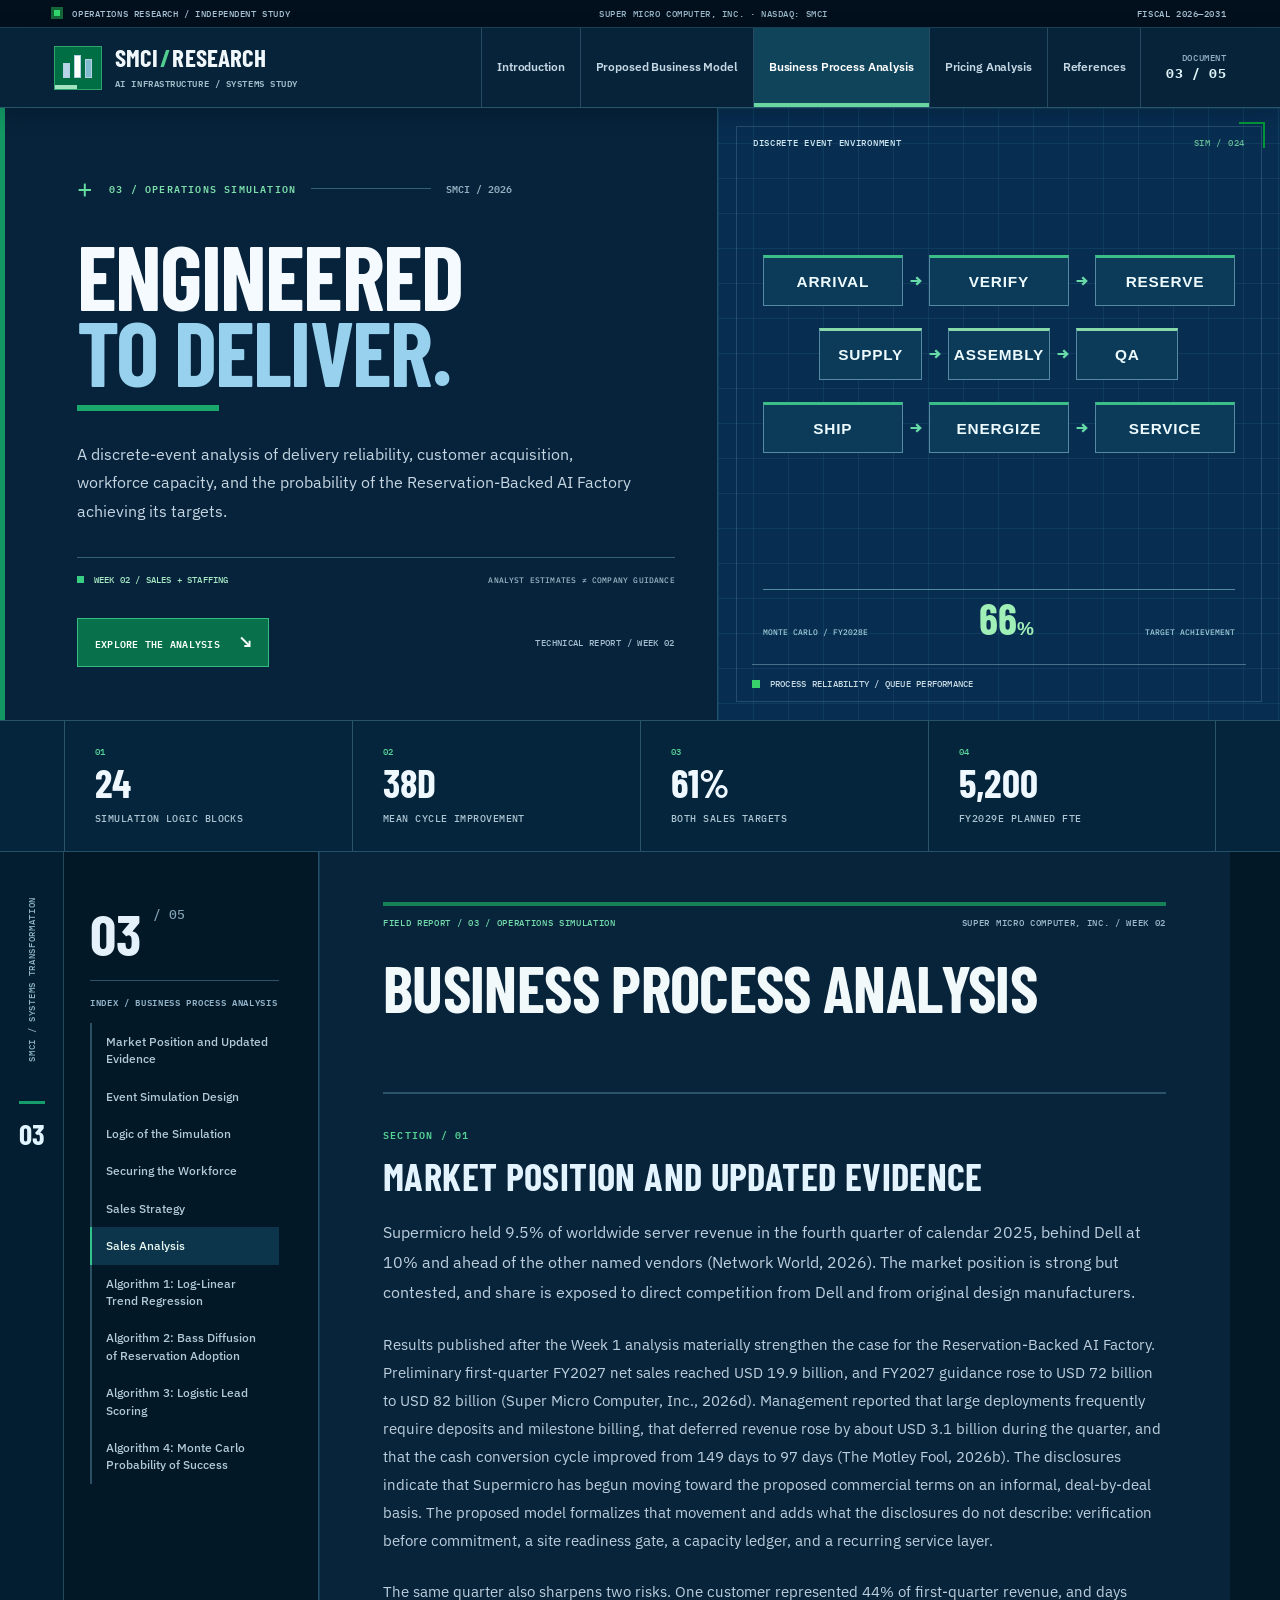
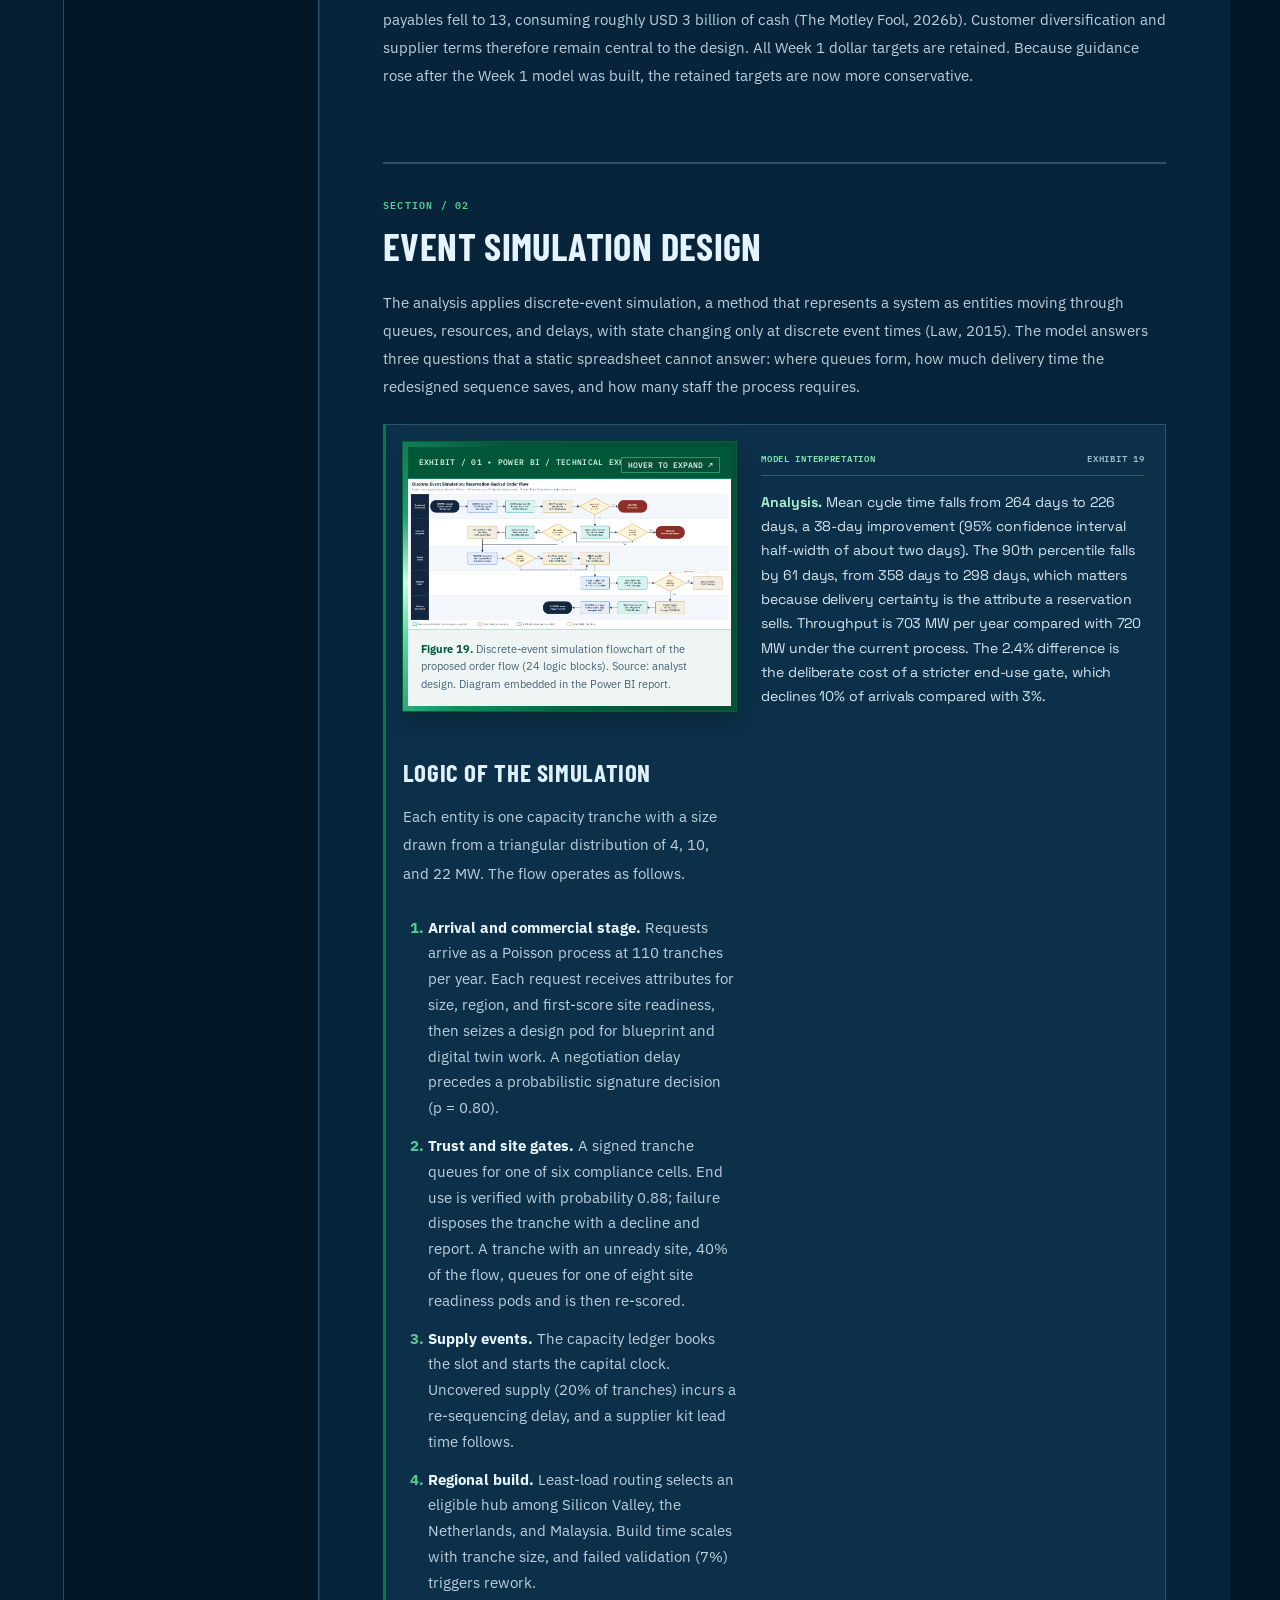
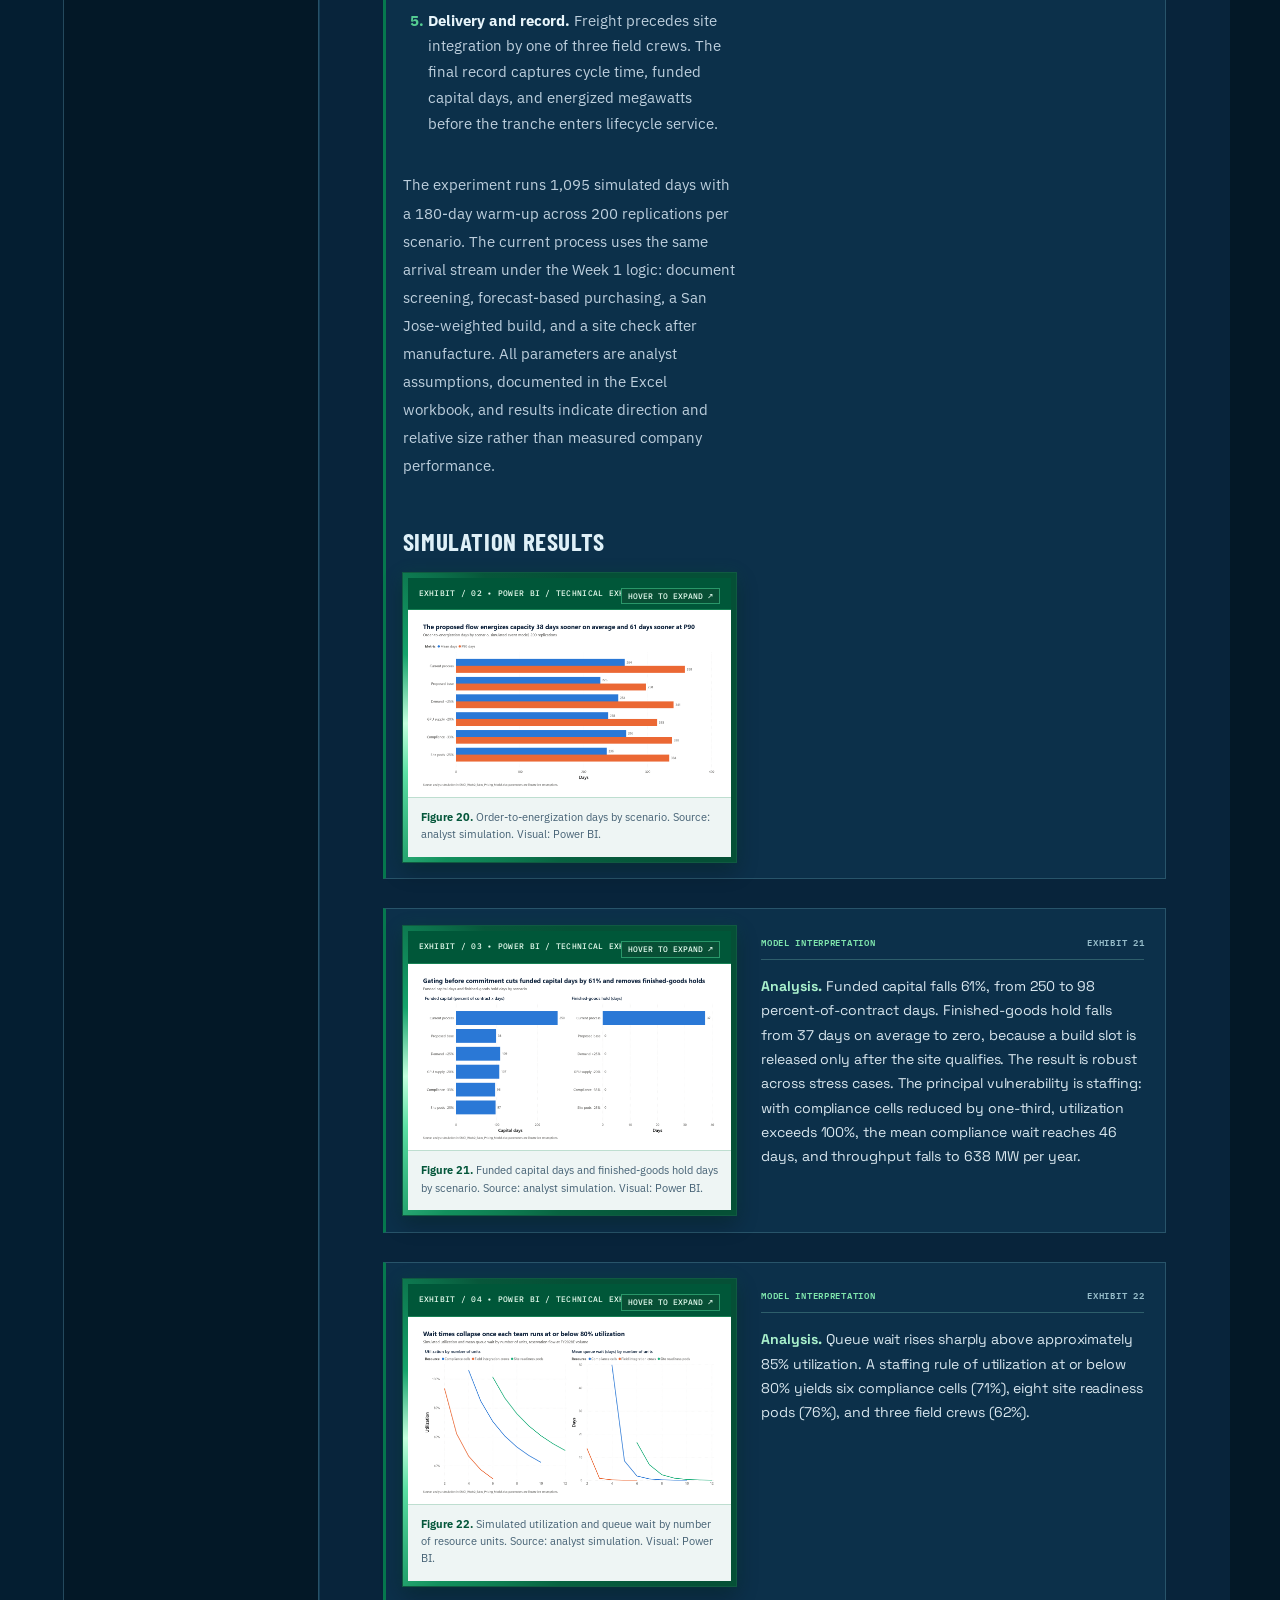
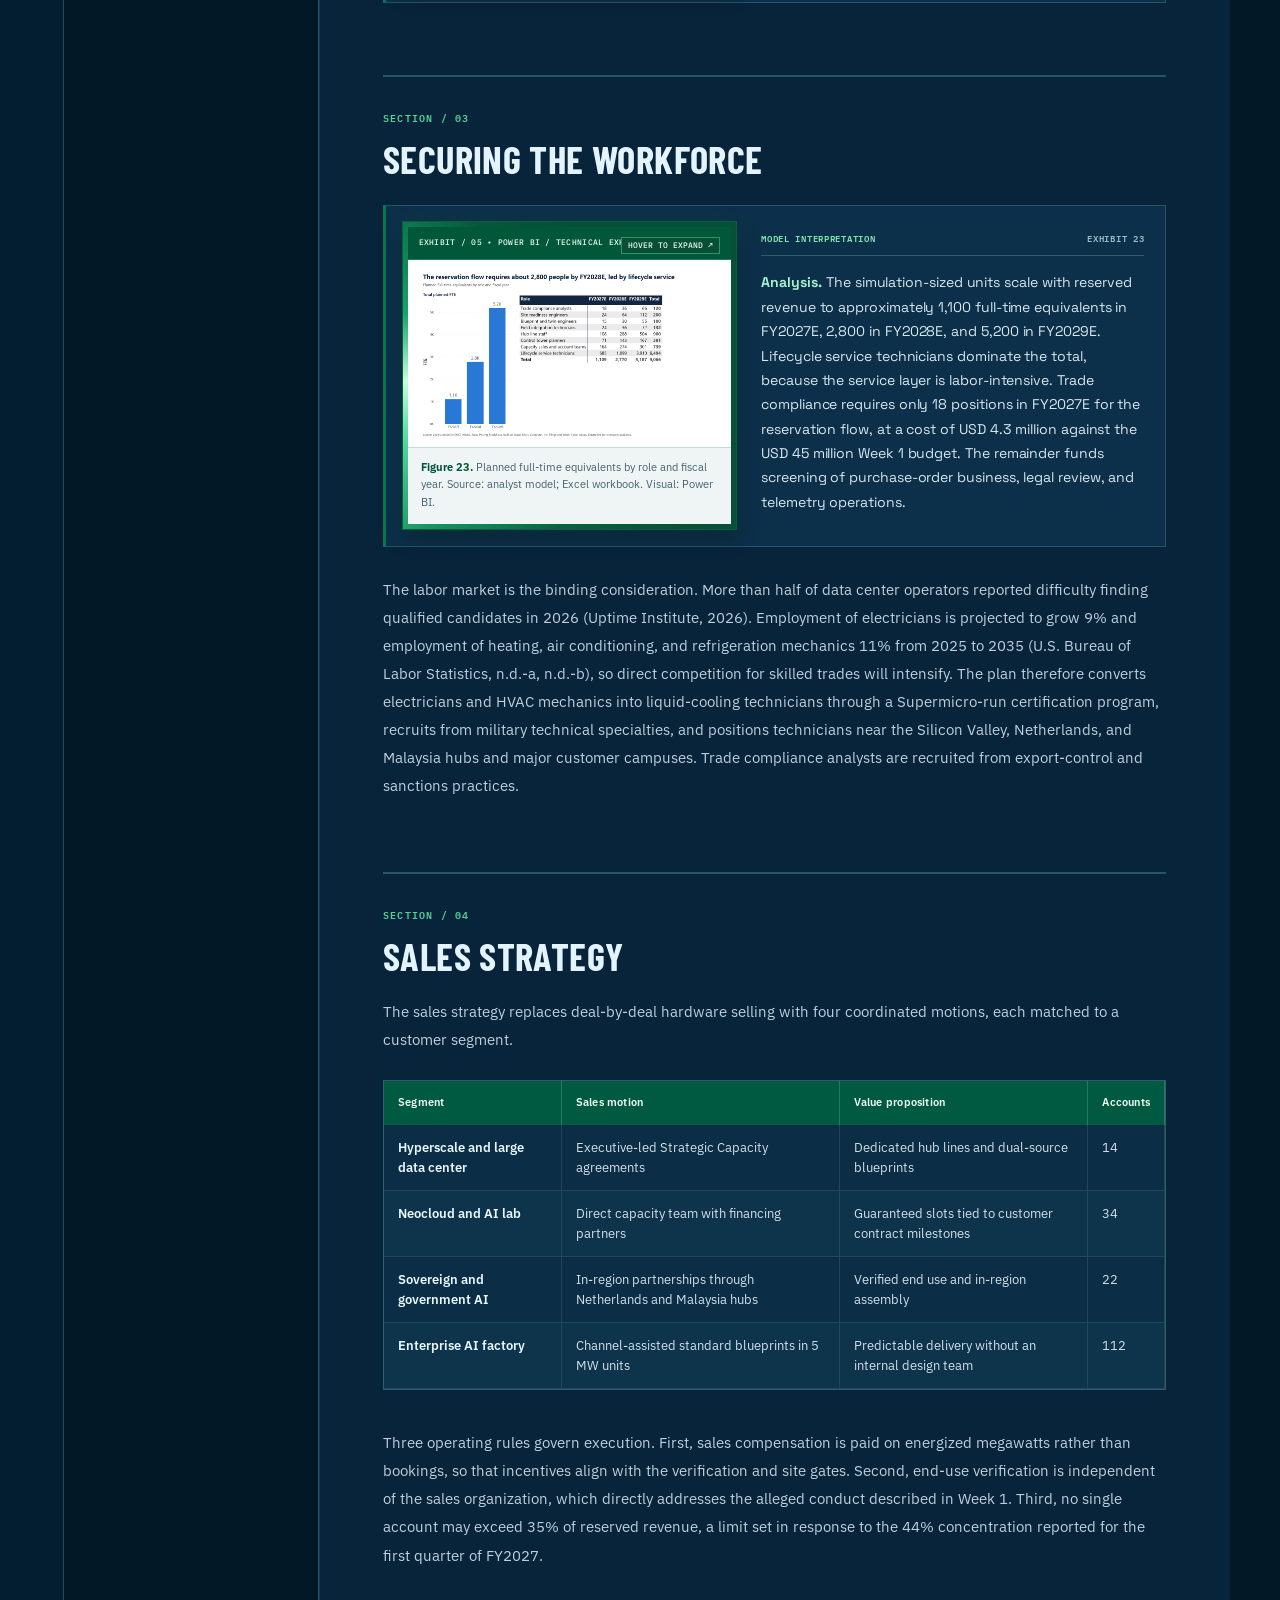
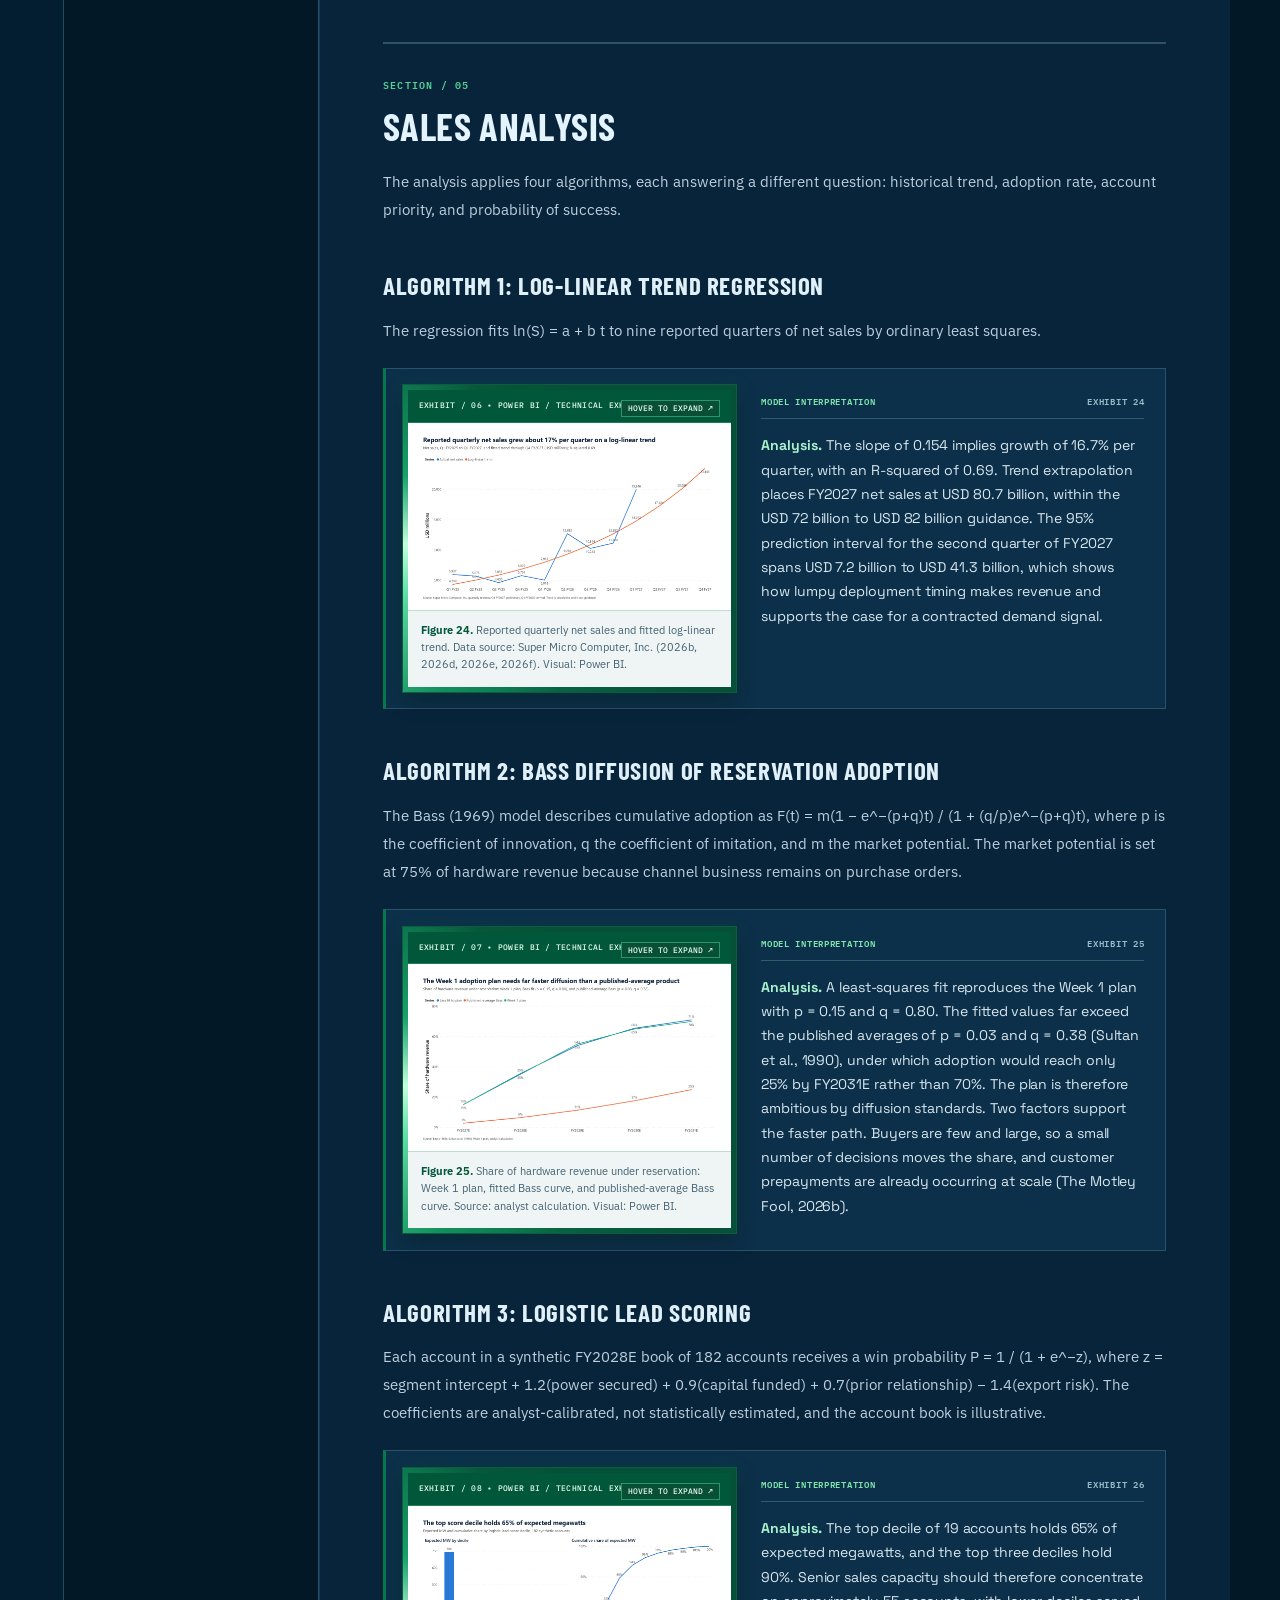
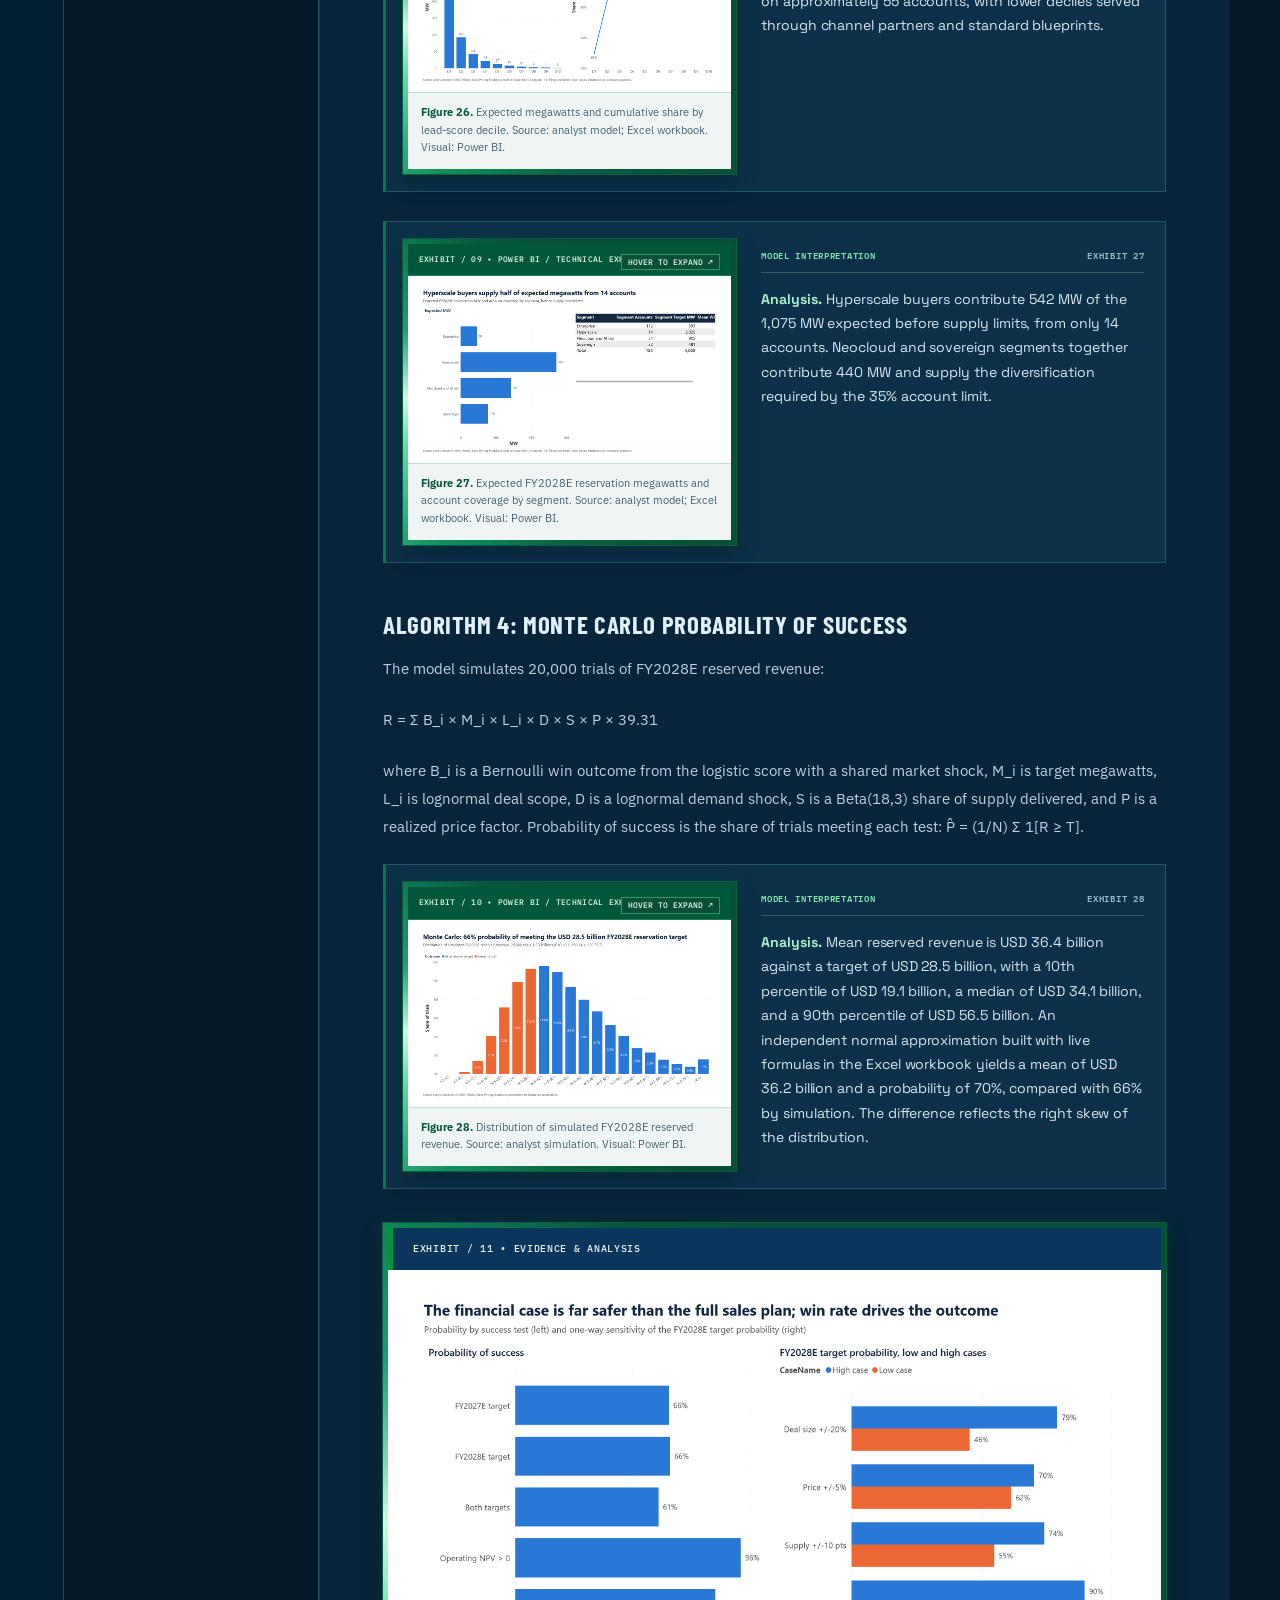
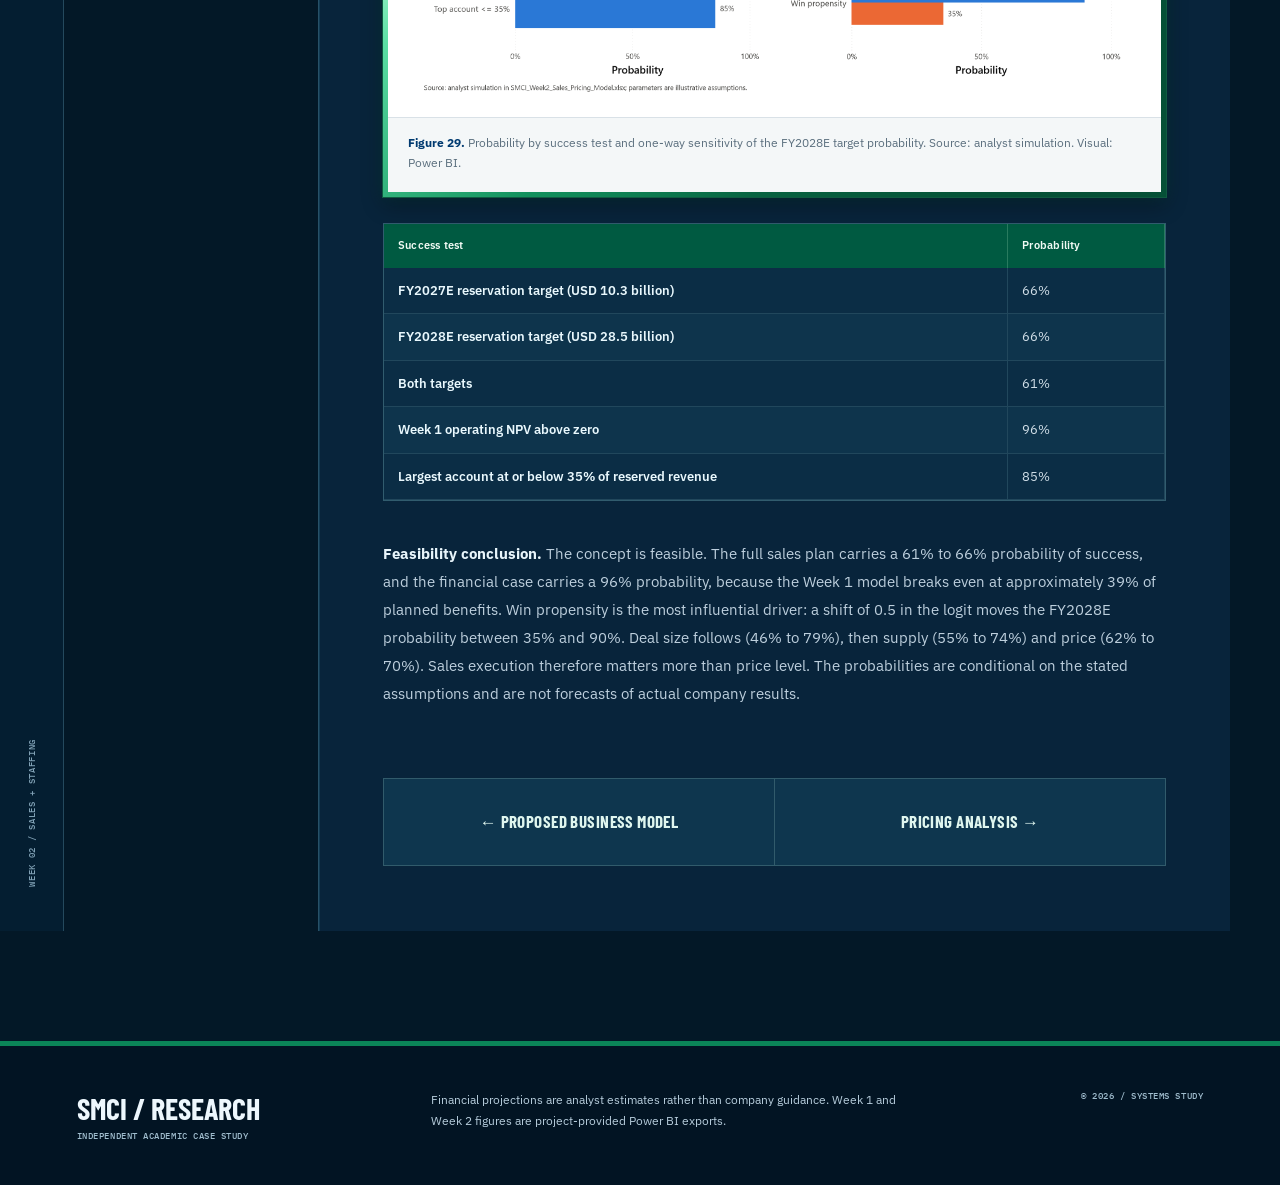
==== commit 0d1f9714: "Activate uploaded Week 2 Power BI figures with optimized image loading" ====
--- a/business-process-analysis.html
+++ b/business-process-analysis.html
@@ -7,17 +7,17 @@
 <p>The same quarter also sharpens two risks. One customer represented 44% of first-quarter revenue, and days payables fell to 13, consuming roughly USD 3 billion of cash (The Motley Fool, 2026b). Customer diversification and supplier terms therefore remain central to the design. All Week 1 dollar targets are retained. Because guidance rose after the Week 1 model was built, the retained targets are now more conservative.</p>
 <h2 id="event-simulation-design">Event Simulation Design</h2>
 <p>The analysis applies discrete-event simulation, a method that represents a system as entities moving through queues, resources, and delays, with state changing only at discrete event times (Law, 2015). The model answers three questions that a static spreadsheet cannot answer: where queues form, how much delivery time the redesigned sequence saves, and how many staff the process requires.</p>
-<section class="exhibit-pair" aria-label="Figure 19 and related analysis"><div class="exhibit-media"><figure class="figure process" data-figure="19"><img loading="lazy" src="Fig19_Event_Simulation_Flow.png" alt="Figure 19: Event Simulation Flow" width="1200" height="720"><figcaption><strong>Figure 19.</strong> Discrete-event simulation flowchart of the proposed order flow (24 logic blocks). Source: analyst design. Diagram embedded in the Power BI report.</figcaption></figure>
+<section class="exhibit-pair" aria-label="Figure 19 and related analysis"><div class="exhibit-media"><figure class="figure process" data-figure="19"><img loading="eager" fetchpriority="high" decoding="async" src="Fig19_Event_Simulation_Flow.png" alt="Figure 19: Event Simulation Flow" width="1200" height="720"><figcaption><strong>Figure 19.</strong> Discrete-event simulation flowchart of the proposed order flow (24 logic blocks). Source: analyst design. Diagram embedded in the Power BI report.</figcaption></figure>
 <h3 id="logic-of-the-simulation">Logic of the Simulation</h3>
 <p>Each entity is one capacity tranche with a size drawn from a triangular distribution of 4, 10, and 22 MW. The flow operates as follows.</p>
 <ol><li><strong>Arrival and commercial stage.</strong> Requests arrive as a Poisson process at 110 tranches per year. Each request receives attributes for size, region, and first-score site readiness, then seizes a design pod for blueprint and digital twin work. A negotiation delay precedes a probabilistic signature decision (p = 0.80).</li><li><strong>Trust and site gates.</strong> A signed tranche queues for one of six compliance cells. End use is verified with probability 0.88; failure disposes the tranche with a decline and report. A tranche with an unready site, 40% of the flow, queues for one of eight site readiness pods and is then re-scored.</li><li><strong>Supply events.</strong> The capacity ledger books the slot and starts the capital clock. Uncovered supply (20% of tranches) incurs a re-sequencing delay, and a supplier kit lead time follows.</li><li><strong>Regional build.</strong> Least-load routing selects an eligible hub among Silicon Valley, the Netherlands, and Malaysia. Build time scales with tranche size, and failed validation (7%) triggers rework.</li><li><strong>Delivery and record.</strong> Freight precedes site integration by one of three field crews. The final record captures cycle time, funded capital days, and energized megawatts before the tranche enters lifecycle service.</li></ol>
 <p>The experiment runs 1,095 simulated days with a 180-day warm-up across 200 replications per scenario. The current process uses the same arrival stream under the Week 1 logic: document screening, forecast-based purchasing, a San Jose-weighted build, and a site check after manufacture. All parameters are analyst assumptions, documented in the Excel workbook, and results indicate direction and relative size rather than measured company performance.</p>
 <h3 id="simulation-results">Simulation Results</h3>
-<figure class="figure" data-figure="20"><img loading="lazy" src="Fig20_Cycle_Time.png" alt="Figure 20: Cycle Time" width="1200" height="720"><figcaption><strong>Figure 20.</strong> Order-to-energization days by scenario. Source: analyst simulation. Visual: Power BI.</figcaption></figure></div><div class="exhibit-text"><div class="reading-tag"><span>MODEL INTERPRETATION</span><span>EXHIBIT 19</span></div><p><strong>Analysis.</strong> Mean cycle time falls from 264 days to 226 days, a 38-day improvement (95% confidence interval half-width of about two days). The 90th percentile falls by 61 days, from 358 days to 298 days, which matters because delivery certainty is the attribute a reservation sells. Throughput is 703 MW per year compared with 720 MW under the current process. The 2.4% difference is the deliberate cost of a stricter end-use gate, which declines 10% of arrivals compared with 3%.</p></div></section>
-<section class="exhibit-pair" aria-label="Figure 21 and related analysis"><div class="exhibit-media"><figure class="figure" data-figure="21"><img loading="lazy" src="Fig21_Capital_and_Hold.png" alt="Figure 21: Capital and Hold" width="1200" height="720"><figcaption><strong>Figure 21.</strong> Funded capital days and finished-goods hold days by scenario. Source: analyst simulation. Visual: Power BI.</figcaption></figure></div><div class="exhibit-text"><div class="reading-tag"><span>MODEL INTERPRETATION</span><span>EXHIBIT 21</span></div><p><strong>Analysis.</strong> Funded capital falls 61%, from 250 to 98 percent-of-contract days. Finished-goods hold falls from 37 days on average to zero, because a build slot is released only after the site qualifies. The result is robust across stress cases. The principal vulnerability is staffing: with compliance cells reduced by one-third, utilization exceeds 100%, the mean compliance wait reaches 46 days, and throughput falls to 638 MW per year.</p></div></section>
-<section class="exhibit-pair" aria-label="Figure 22 and related analysis"><div class="exhibit-media"><figure class="figure" data-figure="22"><img loading="lazy" src="Fig22_Staffing_Curves.png" alt="Figure 22: Staffing Curves" width="1200" height="720"><figcaption><strong>Figure 22.</strong> Simulated utilization and queue wait by number of resource units. Source: analyst simulation. Visual: Power BI.</figcaption></figure></div><div class="exhibit-text"><div class="reading-tag"><span>MODEL INTERPRETATION</span><span>EXHIBIT 22</span></div><p><strong>Analysis.</strong> Queue wait rises sharply above approximately 85% utilization. A staffing rule of utilization at or below 80% yields six compliance cells (71%), eight site readiness pods (76%), and three field crews (62%).</p></div></section>
+<figure class="figure" data-figure="20"><img loading="lazy" decoding="async" src="Fig20_Cycle_Time.png" alt="Figure 20: Cycle Time" width="1200" height="720"><figcaption><strong>Figure 20.</strong> Order-to-energization days by scenario. Source: analyst simulation. Visual: Power BI.</figcaption></figure></div><div class="exhibit-text"><div class="reading-tag"><span>MODEL INTERPRETATION</span><span>EXHIBIT 19</span></div><p><strong>Analysis.</strong> Mean cycle time falls from 264 days to 226 days, a 38-day improvement (95% confidence interval half-width of about two days). The 90th percentile falls by 61 days, from 358 days to 298 days, which matters because delivery certainty is the attribute a reservation sells. Throughput is 703 MW per year compared with 720 MW under the current process. The 2.4% difference is the deliberate cost of a stricter end-use gate, which declines 10% of arrivals compared with 3%.</p></div></section>
+<section class="exhibit-pair" aria-label="Figure 21 and related analysis"><div class="exhibit-media"><figure class="figure" data-figure="21"><img loading="lazy" decoding="async" src="Fig21_Capital_and_Hold.png" alt="Figure 21: Capital and Hold" width="1200" height="720"><figcaption><strong>Figure 21.</strong> Funded capital days and finished-goods hold days by scenario. Source: analyst simulation. Visual: Power BI.</figcaption></figure></div><div class="exhibit-text"><div class="reading-tag"><span>MODEL INTERPRETATION</span><span>EXHIBIT 21</span></div><p><strong>Analysis.</strong> Funded capital falls 61%, from 250 to 98 percent-of-contract days. Finished-goods hold falls from 37 days on average to zero, because a build slot is released only after the site qualifies. The result is robust across stress cases. The principal vulnerability is staffing: with compliance cells reduced by one-third, utilization exceeds 100%, the mean compliance wait reaches 46 days, and throughput falls to 638 MW per year.</p></div></section>
+<section class="exhibit-pair" aria-label="Figure 22 and related analysis"><div class="exhibit-media"><figure class="figure" data-figure="22"><img loading="lazy" decoding="async" src="Fig22_Staffing_Curves.png" alt="Figure 22: Staffing Curves" width="1200" height="720"><figcaption><strong>Figure 22.</strong> Simulated utilization and queue wait by number of resource units. Source: analyst simulation. Visual: Power BI.</figcaption></figure></div><div class="exhibit-text"><div class="reading-tag"><span>MODEL INTERPRETATION</span><span>EXHIBIT 22</span></div><p><strong>Analysis.</strong> Queue wait rises sharply above approximately 85% utilization. A staffing rule of utilization at or below 80% yields six compliance cells (71%), eight site readiness pods (76%), and three field crews (62%).</p></div></section>
 <h2 id="securing-the-workforce">Securing the Workforce</h2>
-<section class="exhibit-pair" aria-label="Figure 23 and related analysis"><div class="exhibit-media"><figure class="figure" data-figure="23"><img loading="lazy" src="Fig23_Workforce_Plan.png" alt="Figure 23: Workforce Plan" width="1200" height="720"><figcaption><strong>Figure 23.</strong> Planned full-time equivalents by role and fiscal year. Source: analyst model; Excel workbook. Visual: Power BI.</figcaption></figure></div><div class="exhibit-text"><div class="reading-tag"><span>MODEL INTERPRETATION</span><span>EXHIBIT 23</span></div><p><strong>Analysis.</strong> The simulation-sized units scale with reserved revenue to approximately 1,100 full-time equivalents in FY2027E, 2,800 in FY2028E, and 5,200 in FY2029E. Lifecycle service technicians dominate the total, because the service layer is labor-intensive. Trade compliance requires only 18 positions in FY2027E for the reservation flow, at a cost of USD 4.3 million against the USD 45 million Week 1 budget. The remainder funds screening of purchase-order business, legal review, and telemetry operations.</p></div></section>
+<section class="exhibit-pair" aria-label="Figure 23 and related analysis"><div class="exhibit-media"><figure class="figure" data-figure="23"><img loading="lazy" decoding="async" src="Fig23_Workforce_Plan.png" alt="Figure 23: Workforce Plan" width="1200" height="720"><figcaption><strong>Figure 23.</strong> Planned full-time equivalents by role and fiscal year. Source: analyst model; Excel workbook. Visual: Power BI.</figcaption></figure></div><div class="exhibit-text"><div class="reading-tag"><span>MODEL INTERPRETATION</span><span>EXHIBIT 23</span></div><p><strong>Analysis.</strong> The simulation-sized units scale with reserved revenue to approximately 1,100 full-time equivalents in FY2027E, 2,800 in FY2028E, and 5,200 in FY2029E. Lifecycle service technicians dominate the total, because the service layer is labor-intensive. Trade compliance requires only 18 positions in FY2027E for the reservation flow, at a cost of USD 4.3 million against the USD 45 million Week 1 budget. The remainder funds screening of purchase-order business, legal review, and telemetry operations.</p></div></section>
 <p>The labor market is the binding consideration. More than half of data center operators reported difficulty finding qualified candidates in 2026 (Uptime Institute, 2026). Employment of electricians is projected to grow 9% and employment of heating, air conditioning, and refrigeration mechanics 11% from 2025 to 2035 (U.S. Bureau of Labor Statistics, n.d.-a, n.d.-b), so direct competition for skilled trades will intensify. The plan therefore converts electricians and HVAC mechanics into liquid-cooling technicians through a Supermicro-run certification program, recruits from military technical specialties, and positions technicians near the Silicon Valley, Netherlands, and Malaysia hubs and major customer campuses. Trade compliance analysts are recruited from export-control and sanctions practices.</p>
 <h2 id="sales-strategy">Sales Strategy</h2>
 <p>The sales strategy replaces deal-by-deal hardware selling with four coordinated motions, each matched to a customer segment.</p>
@@ -27,19 +27,19 @@
 <p>The analysis applies four algorithms, each answering a different question: historical trend, adoption rate, account priority, and probability of success.</p>
 <h3 id="algorithm-1-loglinear-trend-regression">Algorithm 1: Log-Linear Trend Regression</h3>
 <p>The regression fits ln(S) = a + b t to nine reported quarters of net sales by ordinary least squares.</p>
-<section class="exhibit-pair" aria-label="Figure 24 and related analysis"><div class="exhibit-media"><figure class="figure" data-figure="24"><img loading="lazy" src="Fig24_Sales_Trend.png" alt="Figure 24: Sales Trend" width="1200" height="720"><figcaption><strong>Figure 24.</strong> Reported quarterly net sales and fitted log-linear trend. Data source: Super Micro Computer, Inc. (2026b, 2026d, 2026e, 2026f). Visual: Power BI.</figcaption></figure></div><div class="exhibit-text"><div class="reading-tag"><span>MODEL INTERPRETATION</span><span>EXHIBIT 24</span></div><p><strong>Analysis.</strong> The slope of 0.154 implies growth of 16.7% per quarter, with an R-squared of 0.69. Trend extrapolation places FY2027 net sales at USD 80.7 billion, within the USD 72 billion to USD 82 billion guidance. The 95% prediction interval for the second quarter of FY2027 spans USD 7.2 billion to USD 41.3 billion, which shows how lumpy deployment timing makes revenue and supports the case for a contracted demand signal.</p></div></section>
+<section class="exhibit-pair" aria-label="Figure 24 and related analysis"><div class="exhibit-media"><figure class="figure" data-figure="24"><img loading="lazy" decoding="async" src="Fig24_Sales_Trend.png" alt="Figure 24: Sales Trend" width="1200" height="720"><figcaption><strong>Figure 24.</strong> Reported quarterly net sales and fitted log-linear trend. Data source: Super Micro Computer, Inc. (2026b, 2026d, 2026e, 2026f). Visual: Power BI.</figcaption></figure></div><div class="exhibit-text"><div class="reading-tag"><span>MODEL INTERPRETATION</span><span>EXHIBIT 24</span></div><p><strong>Analysis.</strong> The slope of 0.154 implies growth of 16.7% per quarter, with an R-squared of 0.69. Trend extrapolation places FY2027 net sales at USD 80.7 billion, within the USD 72 billion to USD 82 billion guidance. The 95% prediction interval for the second quarter of FY2027 spans USD 7.2 billion to USD 41.3 billion, which shows how lumpy deployment timing makes revenue and supports the case for a contracted demand signal.</p></div></section>
 <h3 id="algorithm-2-bass-diffusion-of-reservation-adoption">Algorithm 2: Bass Diffusion of Reservation Adoption</h3>
 <p>The Bass (1969) model describes cumulative adoption as F(t) = m(1 − e^−(p+q)t) / (1 + (q/p)e^−(p+q)t), where p is the coefficient of innovation, q the coefficient of imitation, and m the market potential. The market potential is set at 75% of hardware revenue because channel business remains on purchase orders.</p>
-<section class="exhibit-pair" aria-label="Figure 25 and related analysis"><div class="exhibit-media"><figure class="figure" data-figure="25"><img loading="lazy" src="Fig25_Adoption_Curve.png" alt="Figure 25: Adoption Curve" width="1200" height="720"><figcaption><strong>Figure 25.</strong> Share of hardware revenue under reservation: Week 1 plan, fitted Bass curve, and published-average Bass curve. Source: analyst calculation. Visual: Power BI.</figcaption></figure></div><div class="exhibit-text"><div class="reading-tag"><span>MODEL INTERPRETATION</span><span>EXHIBIT 25</span></div><p><strong>Analysis.</strong> A least-squares fit reproduces the Week 1 plan with p = 0.15 and q = 0.80. The fitted values far exceed the published averages of p = 0.03 and q = 0.38 (Sultan et al., 1990), under which adoption would reach only 25% by FY2031E rather than 70%. The plan is therefore ambitious by diffusion standards. Two factors support the faster path. Buyers are few and large, so a small number of decisions moves the share, and customer prepayments are already occurring at scale (The Motley Fool, 2026b).</p></div></section>
+<section class="exhibit-pair" aria-label="Figure 25 and related analysis"><div class="exhibit-media"><figure class="figure" data-figure="25"><img loading="lazy" decoding="async" src="Fig25_Adoption_Curve.png" alt="Figure 25: Adoption Curve" width="1200" height="720"><figcaption><strong>Figure 25.</strong> Share of hardware revenue under reservation: Week 1 plan, fitted Bass curve, and published-average Bass curve. Source: analyst calculation. Visual: Power BI.</figcaption></figure></div><div class="exhibit-text"><div class="reading-tag"><span>MODEL INTERPRETATION</span><span>EXHIBIT 25</span></div><p><strong>Analysis.</strong> A least-squares fit reproduces the Week 1 plan with p = 0.15 and q = 0.80. The fitted values far exceed the published averages of p = 0.03 and q = 0.38 (Sultan et al., 1990), under which adoption would reach only 25% by FY2031E rather than 70%. The plan is therefore ambitious by diffusion standards. Two factors support the faster path. Buyers are few and large, so a small number of decisions moves the share, and customer prepayments are already occurring at scale (The Motley Fool, 2026b).</p></div></section>
 <h3 id="algorithm-3-logistic-lead-scoring">Algorithm 3: Logistic Lead Scoring</h3>
 <p>Each account in a synthetic FY2028E book of 182 accounts receives a win probability P = 1 / (1 + e^−z), where z = segment intercept + 1.2(power secured) + 0.9(capital funded) + 0.7(prior relationship) − 1.4(export risk). The coefficients are analyst-calibrated, not statistically estimated, and the account book is illustrative.</p>
-<section class="exhibit-pair" aria-label="Figure 26 and related analysis"><div class="exhibit-media"><figure class="figure" data-figure="26"><img loading="lazy" src="Fig26_Lead_Score_Deciles.png" alt="Figure 26: Lead Score Deciles" width="1200" height="720"><figcaption><strong>Figure 26.</strong> Expected megawatts and cumulative share by lead-score decile. Source: analyst model; Excel workbook. Visual: Power BI.</figcaption></figure></div><div class="exhibit-text"><div class="reading-tag"><span>MODEL INTERPRETATION</span><span>EXHIBIT 26</span></div><p><strong>Analysis.</strong> The top decile of 19 accounts holds 65% of expected megawatts, and the top three deciles hold 90%. Senior sales capacity should therefore concentrate on approximately 55 accounts, with lower deciles served through channel partners and standard blueprints.</p></div></section>
-<section class="exhibit-pair" aria-label="Figure 27 and related analysis"><div class="exhibit-media"><figure class="figure" data-figure="27"><img loading="lazy" src="Fig27_Customer_Segments.png" alt="Figure 27: Customer Segments" width="1200" height="720"><figcaption><strong>Figure 27.</strong> Expected FY2028E reservation megawatts and account coverage by segment. Source: analyst model; Excel workbook. Visual: Power BI.</figcaption></figure></div><div class="exhibit-text"><div class="reading-tag"><span>MODEL INTERPRETATION</span><span>EXHIBIT 27</span></div><p><strong>Analysis.</strong> Hyperscale buyers contribute 542 MW of the 1,075 MW expected before supply limits, from only 14 accounts. Neocloud and sovereign segments together contribute 440 MW and supply the diversification required by the 35% account limit.</p></div></section>
+<section class="exhibit-pair" aria-label="Figure 26 and related analysis"><div class="exhibit-media"><figure class="figure" data-figure="26"><img loading="lazy" decoding="async" src="Fig26_Lead_Score_Deciles.png" alt="Figure 26: Lead Score Deciles" width="1200" height="720"><figcaption><strong>Figure 26.</strong> Expected megawatts and cumulative share by lead-score decile. Source: analyst model; Excel workbook. Visual: Power BI.</figcaption></figure></div><div class="exhibit-text"><div class="reading-tag"><span>MODEL INTERPRETATION</span><span>EXHIBIT 26</span></div><p><strong>Analysis.</strong> The top decile of 19 accounts holds 65% of expected megawatts, and the top three deciles hold 90%. Senior sales capacity should therefore concentrate on approximately 55 accounts, with lower deciles served through channel partners and standard blueprints.</p></div></section>
+<section class="exhibit-pair" aria-label="Figure 27 and related analysis"><div class="exhibit-media"><figure class="figure" data-figure="27"><img loading="lazy" decoding="async" src="Fig27_Customer_Segments.png" alt="Figure 27: Customer Segments" width="1200" height="720"><figcaption><strong>Figure 27.</strong> Expected FY2028E reservation megawatts and account coverage by segment. Source: analyst model; Excel workbook. Visual: Power BI.</figcaption></figure></div><div class="exhibit-text"><div class="reading-tag"><span>MODEL INTERPRETATION</span><span>EXHIBIT 27</span></div><p><strong>Analysis.</strong> Hyperscale buyers contribute 542 MW of the 1,075 MW expected before supply limits, from only 14 accounts. Neocloud and sovereign segments together contribute 440 MW and supply the diversification required by the 35% account limit.</p></div></section>
 <h3 id="algorithm-4-monte-carlo-probability-of-success">Algorithm 4: Monte Carlo Probability of Success</h3>
 <p>The model simulates 20,000 trials of FY2028E reserved revenue:</p>
 <p>R = Σ B_i × M_i × L_i × D × S × P × 39.31</p>
 <p>where B_i is a Bernoulli win outcome from the logistic score with a shared market shock, M_i is target megawatts, L_i is lognormal deal scope, D is a lognormal demand shock, S is a Beta(18,3) share of supply delivered, and P is a realized price factor. Probability of success is the share of trials meeting each test: P̂ = (1/N) Σ 1[R ≥ T].</p>
-<section class="exhibit-pair" aria-label="Figure 28 and related analysis"><div class="exhibit-media"><figure class="figure" data-figure="28"><img loading="lazy" src="Fig28_Monte_Carlo.png" alt="Figure 28: Monte Carlo" width="1200" height="720"><figcaption><strong>Figure 28.</strong> Distribution of simulated FY2028E reserved revenue. Source: analyst simulation. Visual: Power BI.</figcaption></figure></div><div class="exhibit-text"><div class="reading-tag"><span>MODEL INTERPRETATION</span><span>EXHIBIT 28</span></div><p><strong>Analysis.</strong> Mean reserved revenue is USD 36.4 billion against a target of USD 28.5 billion, with a 10th percentile of USD 19.1 billion, a median of USD 34.1 billion, and a 90th percentile of USD 56.5 billion. An independent normal approximation built with live formulas in the Excel workbook yields a mean of USD 36.2 billion and a probability of 70%, compared with 66% by simulation. The difference reflects the right skew of the distribution.</p></div></section>
-<figure class="figure" data-figure="29"><img loading="lazy" src="Fig29_Probability_of_Success.png" alt="Figure 29: Probability of Success" width="1200" height="720"><figcaption><strong>Figure 29.</strong> Probability by success test and one-way sensitivity of the FY2028E target probability. Source: analyst simulation. Visual: Power BI.</figcaption></figure>
+<section class="exhibit-pair" aria-label="Figure 28 and related analysis"><div class="exhibit-media"><figure class="figure" data-figure="28"><img loading="lazy" decoding="async" src="Fig28_Monte_Carlo.png" alt="Figure 28: Monte Carlo" width="1200" height="720"><figcaption><strong>Figure 28.</strong> Distribution of simulated FY2028E reserved revenue. Source: analyst simulation. Visual: Power BI.</figcaption></figure></div><div class="exhibit-text"><div class="reading-tag"><span>MODEL INTERPRETATION</span><span>EXHIBIT 28</span></div><p><strong>Analysis.</strong> Mean reserved revenue is USD 36.4 billion against a target of USD 28.5 billion, with a 10th percentile of USD 19.1 billion, a median of USD 34.1 billion, and a 90th percentile of USD 56.5 billion. An independent normal approximation built with live formulas in the Excel workbook yields a mean of USD 36.2 billion and a probability of 70%, compared with 66% by simulation. The difference reflects the right skew of the distribution.</p></div></section>
+<figure class="figure" data-figure="29"><img loading="lazy" decoding="async" src="Fig29_Probability_of_Success.png" alt="Figure 29: Probability of Success" width="1200" height="720"><figcaption><strong>Figure 29.</strong> Probability by success test and one-way sensitivity of the FY2028E target probability. Source: analyst simulation. Visual: Power BI.</figcaption></figure>
 <div class="table-wrap"><table><thead><tr><th scope="col">Success test</th><th scope="col">Probability</th></tr></thead><tbody><tr><td>FY2027E reservation target (USD 10.3 billion)</td><td>66%</td></tr><tr><td>FY2028E reservation target (USD 28.5 billion)</td><td>66%</td></tr><tr><td>Both targets</td><td>61%</td></tr><tr><td>Week 1 operating NPV above zero</td><td>96%</td></tr><tr><td>Largest account at or below 35% of reserved revenue</td><td>85%</td></tr></tbody></table></div>
 <p><strong>Feasibility conclusion.</strong> The concept is feasible. The full sales plan carries a 61% to 66% probability of success, and the financial case carries a 96% probability, because the Week 1 model breaks even at approximately 39% of planned benefits. Win propensity is the most influential driver: a shift of 0.5 in the logit moves the FY2028E probability between 35% and 90%. Deal size follows (46% to 79%), then supply (55% to 74%) and price (62% to 70%). Sales execution therefore matters more than price level. The probabilities are conditional on the stated assumptions and are not forecasts of actual company results.</p><div class="endnav"><a href="proposed-business-model.html">← Proposed Business Model</a><a href="pricing-analysis.html">Pricing Analysis →</a></div></main></div><footer><div class="footer-in"><div><b>SMCI / RESEARCH</b><span>INDEPENDENT ACADEMIC CASE STUDY</span></div><p>Financial projections are analyst estimates rather than company guidance. Week 1 and Week 2 figures are project-provided Power BI exports.</p><div class="footer-code">© 2026 / SYSTEMS STUDY</div></div></footer><div id="lightbox" role="dialog" aria-label="Enlarged research figure"><button aria-label="Close">×</button><img alt="Enlarged figure"></div><script src="script.js"></script></body></html>
--- a/style.css
+++ b/style.css
@@ -544,3 +544,107 @@
     --smci-frame-angle: 260deg;
   }
 }
+
+
+/* ═══════════ SMCI / WEEK 02 INTEGRATION ═══════════ */
+/* Five-chapter publication navigation */
+.head-inner{max-width:1680px}
+.nav a{padding-left:clamp(8px,1.17vw,19px);padding-right:clamp(8px,1.17vw,19px);font-size:clamp(10px,.94vw,12.5px);letter-spacing:-.01em}
+.nav a:nth-child(3),.nav a:nth-child(4){white-space:nowrap}
+.brand-type b{font-size:25px}
+@media(max-width:1210px){
+  .head-inner{gap:10px;padding-left:20px;padding-right:20px}
+  .brand-emblem{width:38px;height:38px;flex-shrink:0}
+  .brand-type small{font-size:7px}
+  .header-meta{display:none}
+  .nav a{padding-left:9px;padding-right:9px;font-size:10.7px}
+}
+@media(max-width:1000px){
+  .head-inner{flex-wrap:wrap;padding:9px 20px 0}
+  .brand{padding:5px 0 8px;width:100%}
+  .nav{width:100%;height:57px;margin:0;overflow-x:auto;overflow-y:hidden;scrollbar-width:thin;scrollbar-color:#396678 #06233a}
+  .nav a{padding-left:16px;padding-right:16px;font-size:12px;flex-shrink:0}
+}
+@media(max-width:540px){
+  .nav{height:53px}
+  .nav a{font-size:11px;padding-left:13px;padding-right:13px}
+  .brand-type b{font-size:23px}
+}
+
+/* Visual vocabulary for two additional research chapters */
+.art-week2 .art-hud{color:#d0e8f1}
+.tech-map{position:absolute;top:24%;left:8%;right:8%;display:grid;gap:22px}
+.tech-row{display:grid;grid-template-columns:1fr 16px 1fr 16px 1fr;gap:5px;align-items:center}
+.tech-row span{border:1px solid #568aa2;border-top:3px solid #3bbe87;background:#0b3b59;padding:16px 5px;color:#edfbff;text-align:center;font:600 clamp(11px,1.2vw,17px)/1 var(--display);letter-spacing:.05em}
+.tech-row i{font:700 20px var(--mono);color:#68dca8;text-align:center;font-style:normal}
+.tech-row.mid{padding-left:12%;padding-right:12%}
+.tech-row.mid span{border-top-color:#88d9a9}
+.tech-readout{position:absolute;left:8%;right:8%;bottom:13%;border-top:1px solid #538c9f;display:flex;align-items:baseline;justify-content:space-between;gap:12px;padding-top:7px}
+.tech-readout span{font:500 8px/1.5 var(--mono);color:#a1cfda}
+.tech-readout strong{font:700 43px/.98 var(--display);color:#a0efb6}
+.tech-readout strong small{font:600 19px var(--display)}
+.tech-price{position:absolute;left:9%;right:9%;top:23%;border:1px solid #41738c;border-top:4px solid #30c68b;background:#093853;padding:clamp(16px,2vw,28px)}
+.tech-price>span{font:600 10px var(--mono);color:#b2d9e8;letter-spacing:.06em}
+.tech-price>strong{display:block;color:#e9fff1;font:700 clamp(65px,8vw,112px)/1 var(--display);letter-spacing:-.02em;padding:9px 0}
+.tech-price>strong small{font-size:.45em;color:#62dca0}
+.tech-price>em{display:block;color:#64dca2;font:500 10px var(--mono);font-style:normal}
+.price-lines{margin-top:22px;border-top:1px solid #46768c}
+.price-lines div{display:flex;justify-content:space-between;gap:10px;border-bottom:1px solid #2d5d75;padding:7px 0;color:#b6d6e2;font:500 9px var(--mono)}
+.price-lines b{color:#9af4be}
+.tech-chips{position:absolute;bottom:14%;left:9%;right:9%;display:flex;flex-wrap:wrap;gap:8px}
+.tech-chips span{border:1px solid #347861;background:#0b4349;padding:5px 9px;font:500 8px var(--mono);color:#a5eec6}
+@media(max-width:1180px){.tech-map{top:21%;gap:14px}.tech-row span{padding:12px 3px}.tech-price{top:17%}.tech-chips{bottom:16%}}
+@media(max-width:860px){
+  .tech-map{top:16%;gap:20px;left:12%;right:12%}
+  .tech-row span{font-size:14px}
+  .tech-readout{bottom:14%}
+  .tech-price{top:12%;left:20%;right:20%;padding:16px}
+  .tech-price>strong{font-size:73px}
+  .tech-chips{left:20%;right:20%;bottom:10%}
+}
+@media(max-width:540px){
+  .tech-map{left:6%;right:6%;top:20%;gap:17px}
+  .tech-row{grid-template-columns:1fr 11px 1fr 11px 1fr;gap:3px}
+  .tech-row span{font-size:11px;padding:11px 3px}
+  .tech-row i{font-size:14px}
+  .tech-readout{bottom:14%}
+  .tech-price{left:10%;right:10%;top:17%;padding:13px}
+  .tech-price>strong{font-size:65px}
+  .price-lines{margin-top:8px}
+  .price-lines div{padding:3px 0;font-size:8px}
+  .tech-chips{left:10%;right:10%;bottom:12%}
+  .tech-chips span{font-size:7px}
+}
+
+/* Week 02 exhibits keep the Week 01 emerald frame rotation and magnification. */
+.exhibit-diagram{grid-template-columns:minmax(0,1.14fr) minmax(0,.86fr)}
+.exhibit-diagram .exhibit-text p{line-height:1.75}
+.exhibit-pair .exhibit-text p a{color:#9febc5;text-decoration:underline;text-underline-offset:2px}
+.page .exhibit-pair .figure.process{max-width:none;min-width:0}
+.page .exhibit-pair .figure.process img{min-height:0;object-fit:contain}
+.exhibit-pair:has(img[src*="Fig38_"]) .exhibit-text{justify-content:center}
+.exhibit-pair .figure figcaption{overflow-wrap:anywhere}
+.exhibit-pair .figure img{height:auto;max-height:440px;object-fit:contain}
+.exhibit-diagram .figure img{max-height:540px}
+@media(max-width:800px){
+  .exhibit-diagram{grid-template-columns:1fr}
+  .exhibit-pair .figure img{max-height:400px}
+  .exhibit-diagram .figure img{max-height:520px}
+}
+@media(max-width:540px){
+  .exhibit-pair .figure img{max-height:300px}
+}
+
+/* If the user-supplied image export has not yet been placed at a public URL,
+   preserve the required figure caption with an honest, distinct asset status. */
+.figure figure{margin:0}
+.figure-missing{background:#f0f5f2;border-top:1px solid #b8d9c6;min-height:125px;padding:22px 18px;display:flex;gap:12px;align-items:flex-start}
+.figure-missing i{font-style:normal;color:#006e45;font:700 20px var(--display)}
+.figure-missing .file-status strong{display:block;font:700 13px var(--body);color:#19563e;letter-spacing:.02em}
+.figure-missing .file-status small{display:block;color:#54756c;margin-top:4px;font:500 10px/1.7 var(--mono);overflow-wrap:anywhere}
+.figure-missing+figcaption{border-top:1px solid #cae1d0}
+.reference-scope{background:#0a334c;border-top:3px solid #2ebc7b;border-bottom:1px solid #3b6772;padding:19px 23px 17px;margin:6px 0 18px}
+.reference-scope .scope-label{display:block;color:#77e3ab;font:600 9px var(--mono);letter-spacing:.075em}
+.reference-scope strong{display:block;color:#edf8ff;font:700 31px var(--display);margin:5px 0}
+.page .reference-scope p{margin:0;color:#c7deeb;font-size:12.5px;max-width:840px;line-height:1.75}
+.chapter-refs .page>p{overflow-wrap:anywhere}
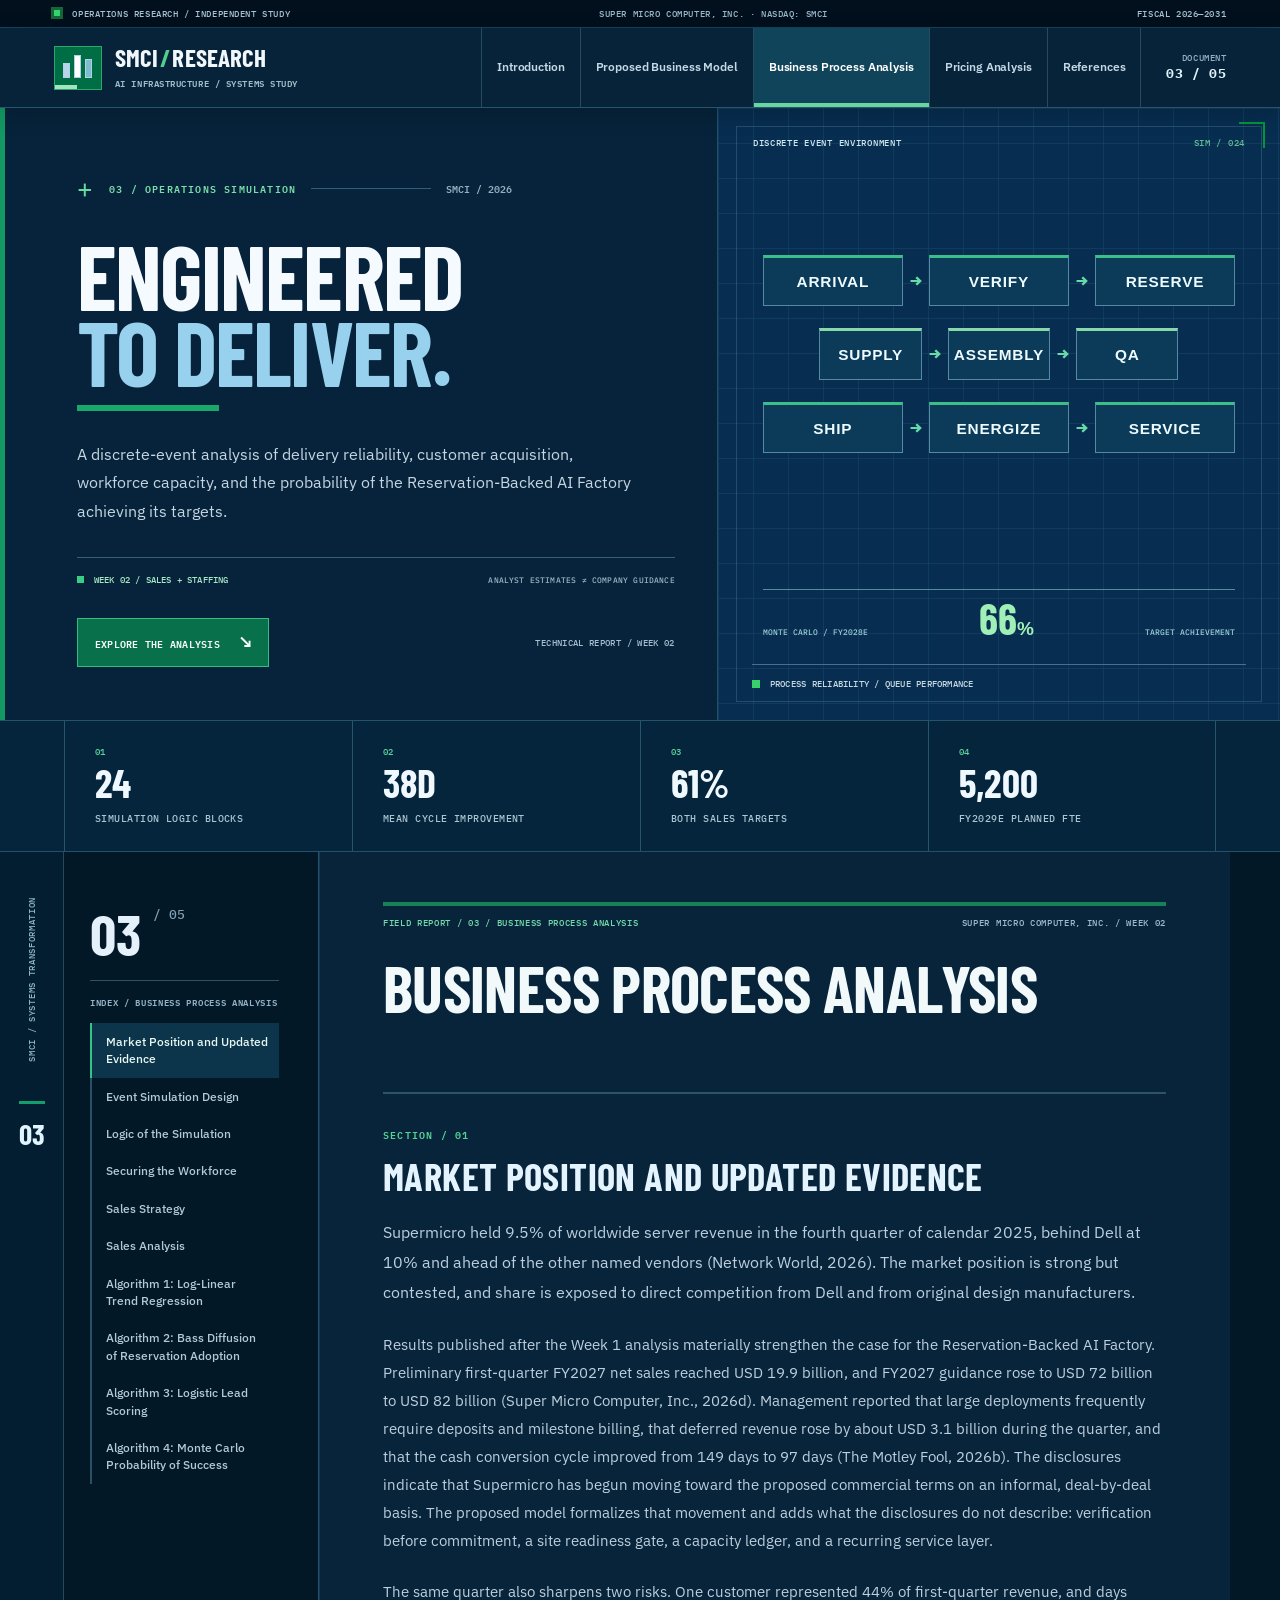
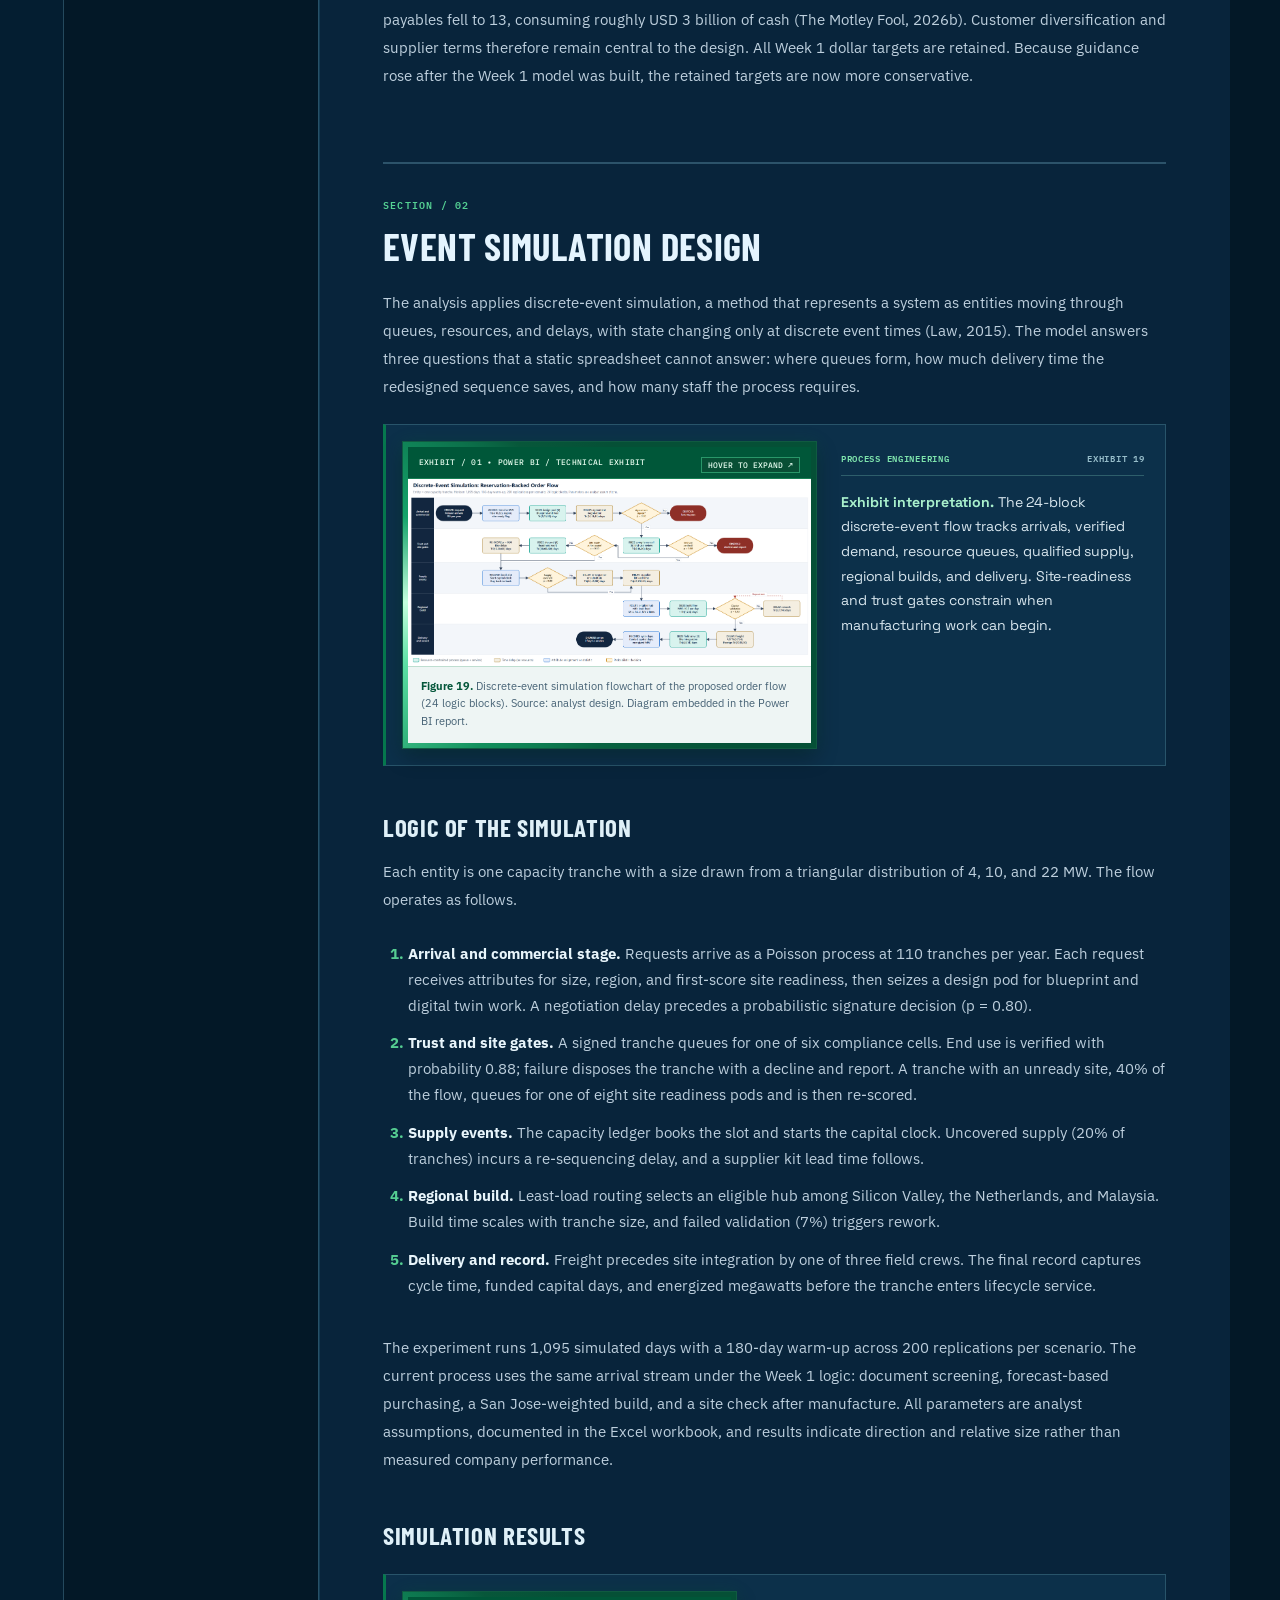
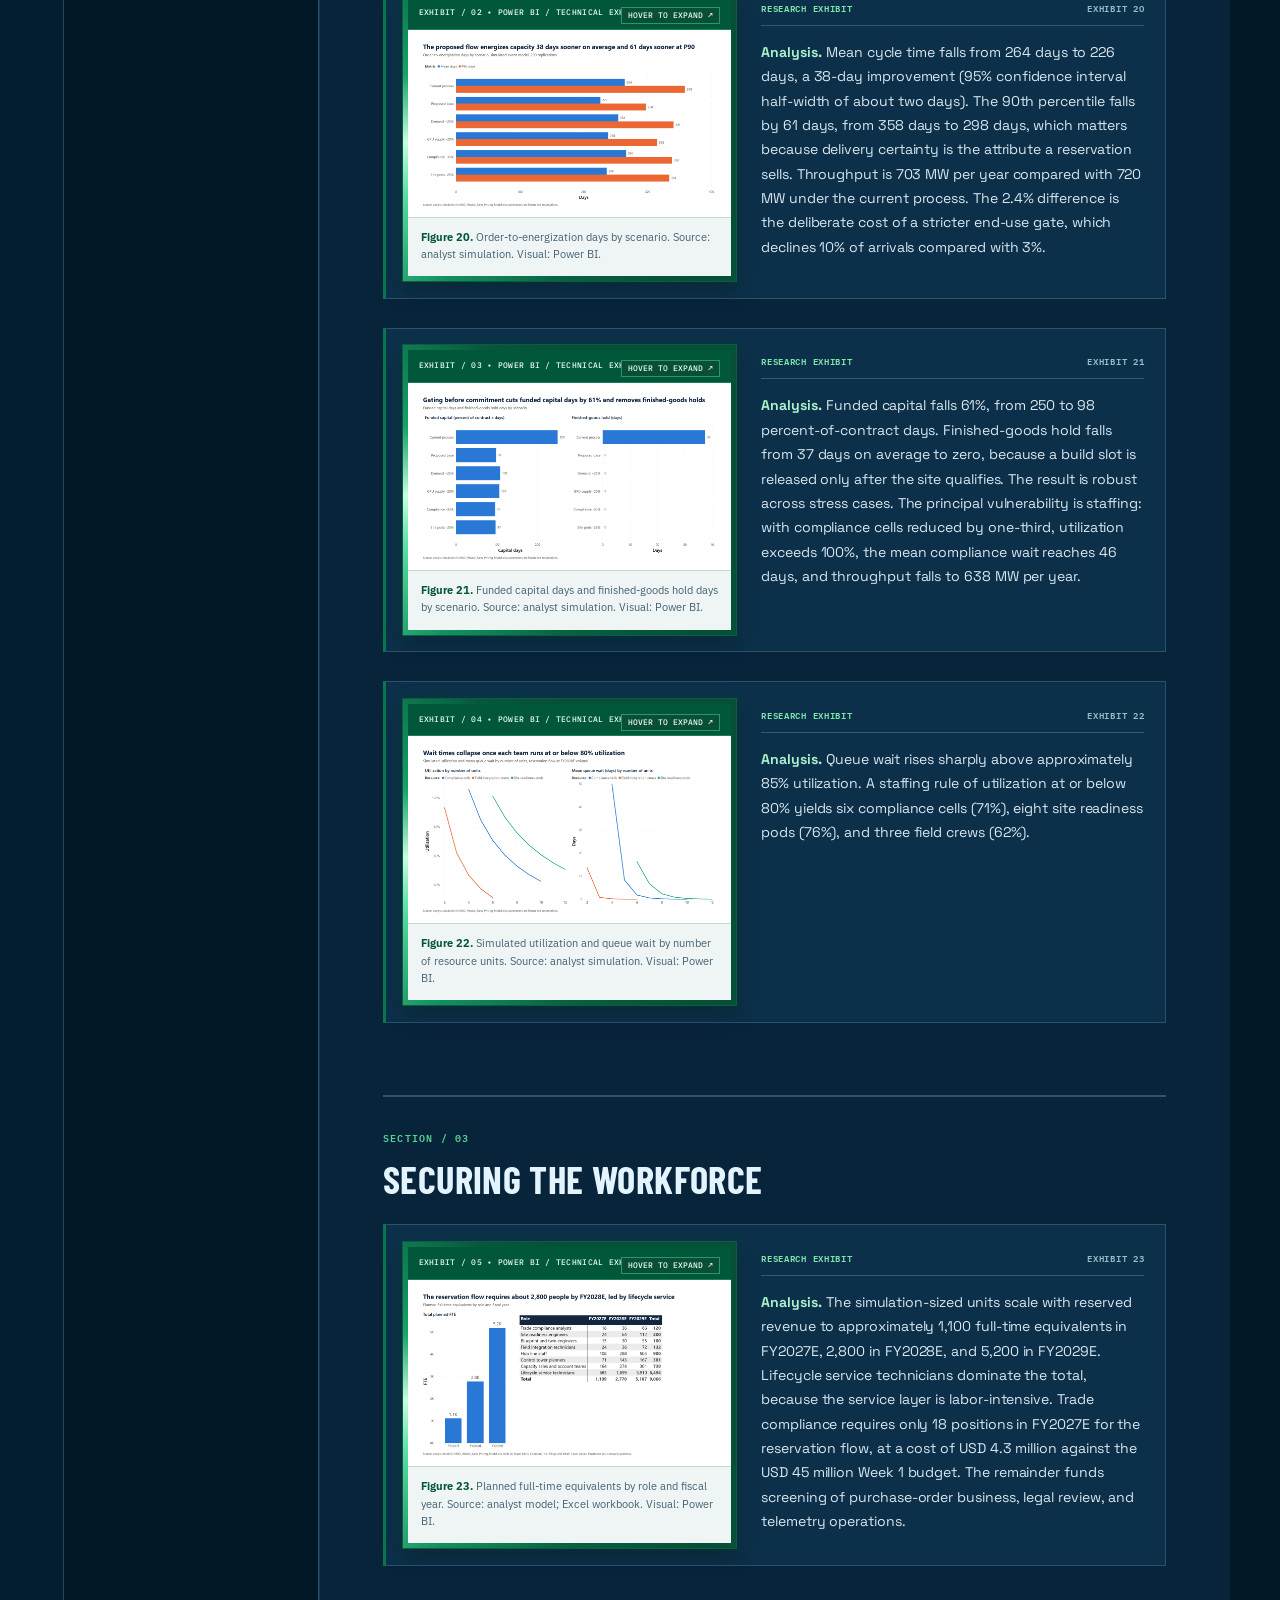
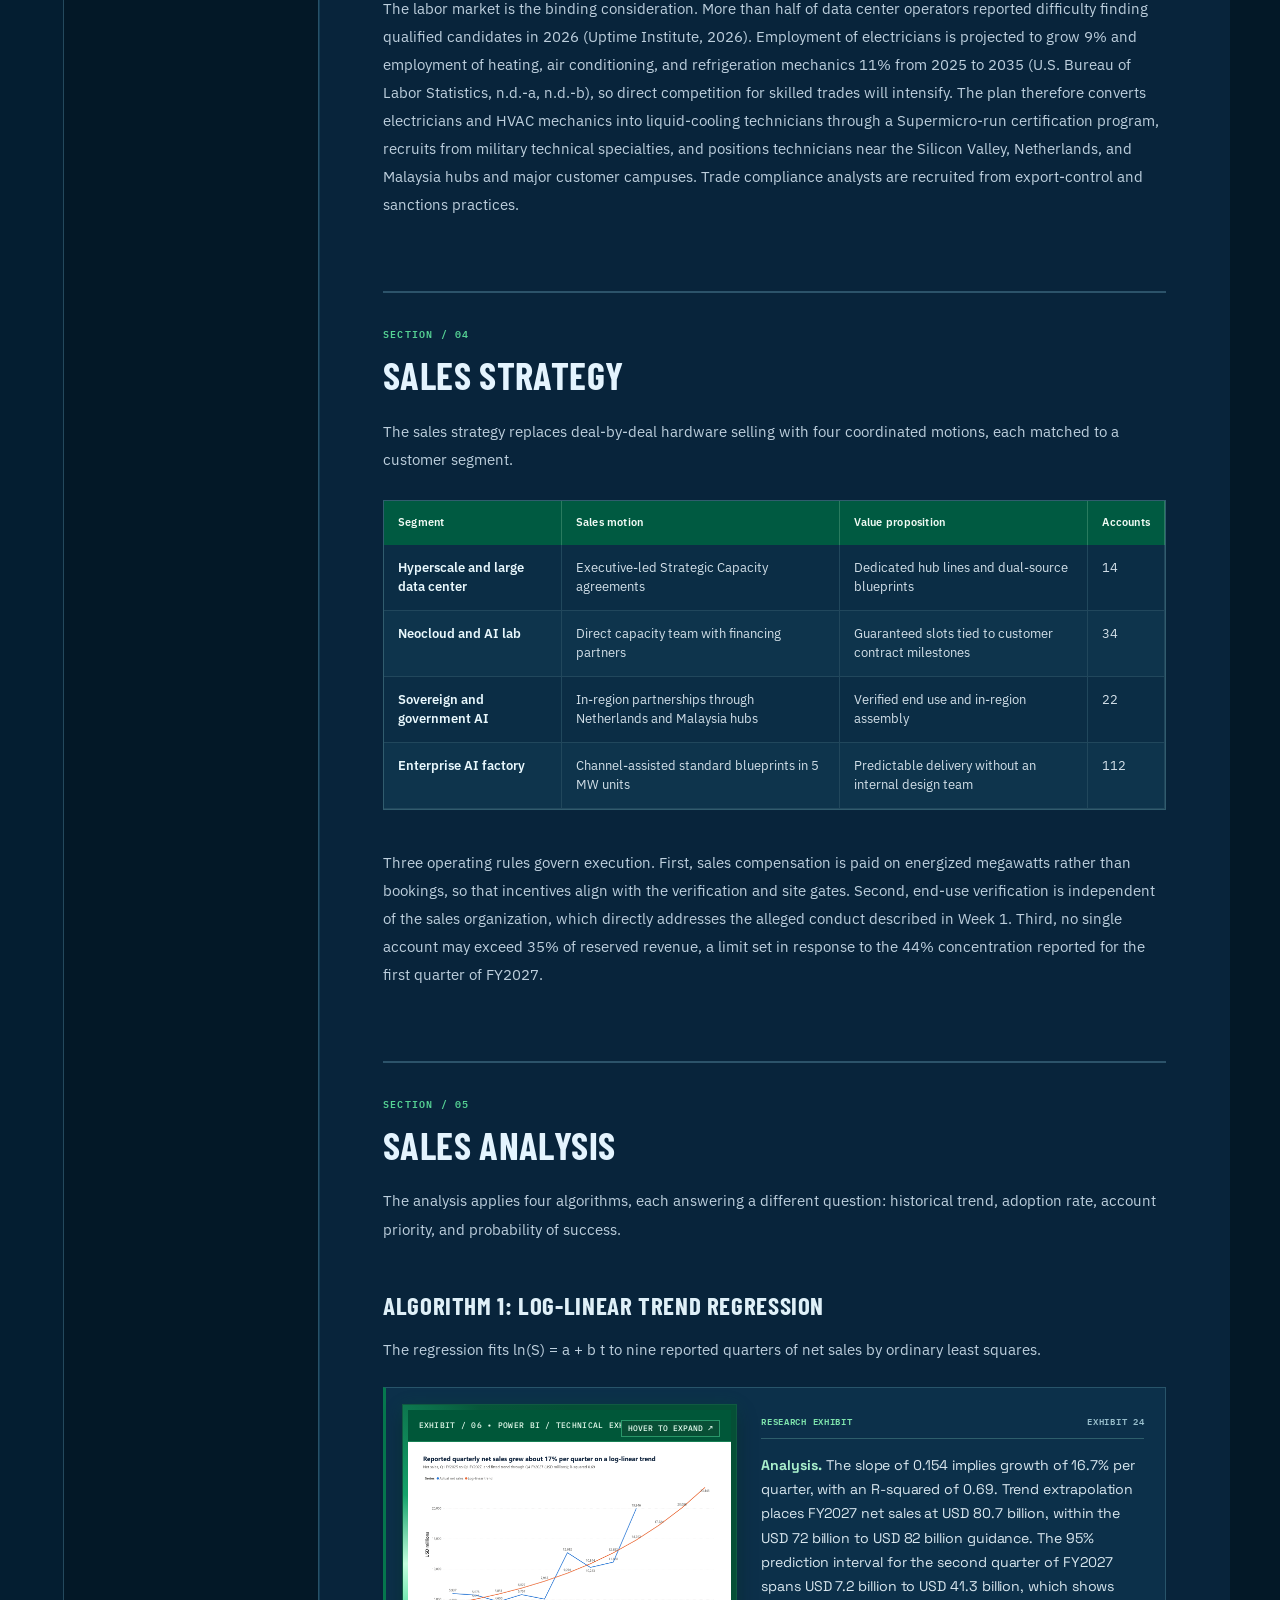
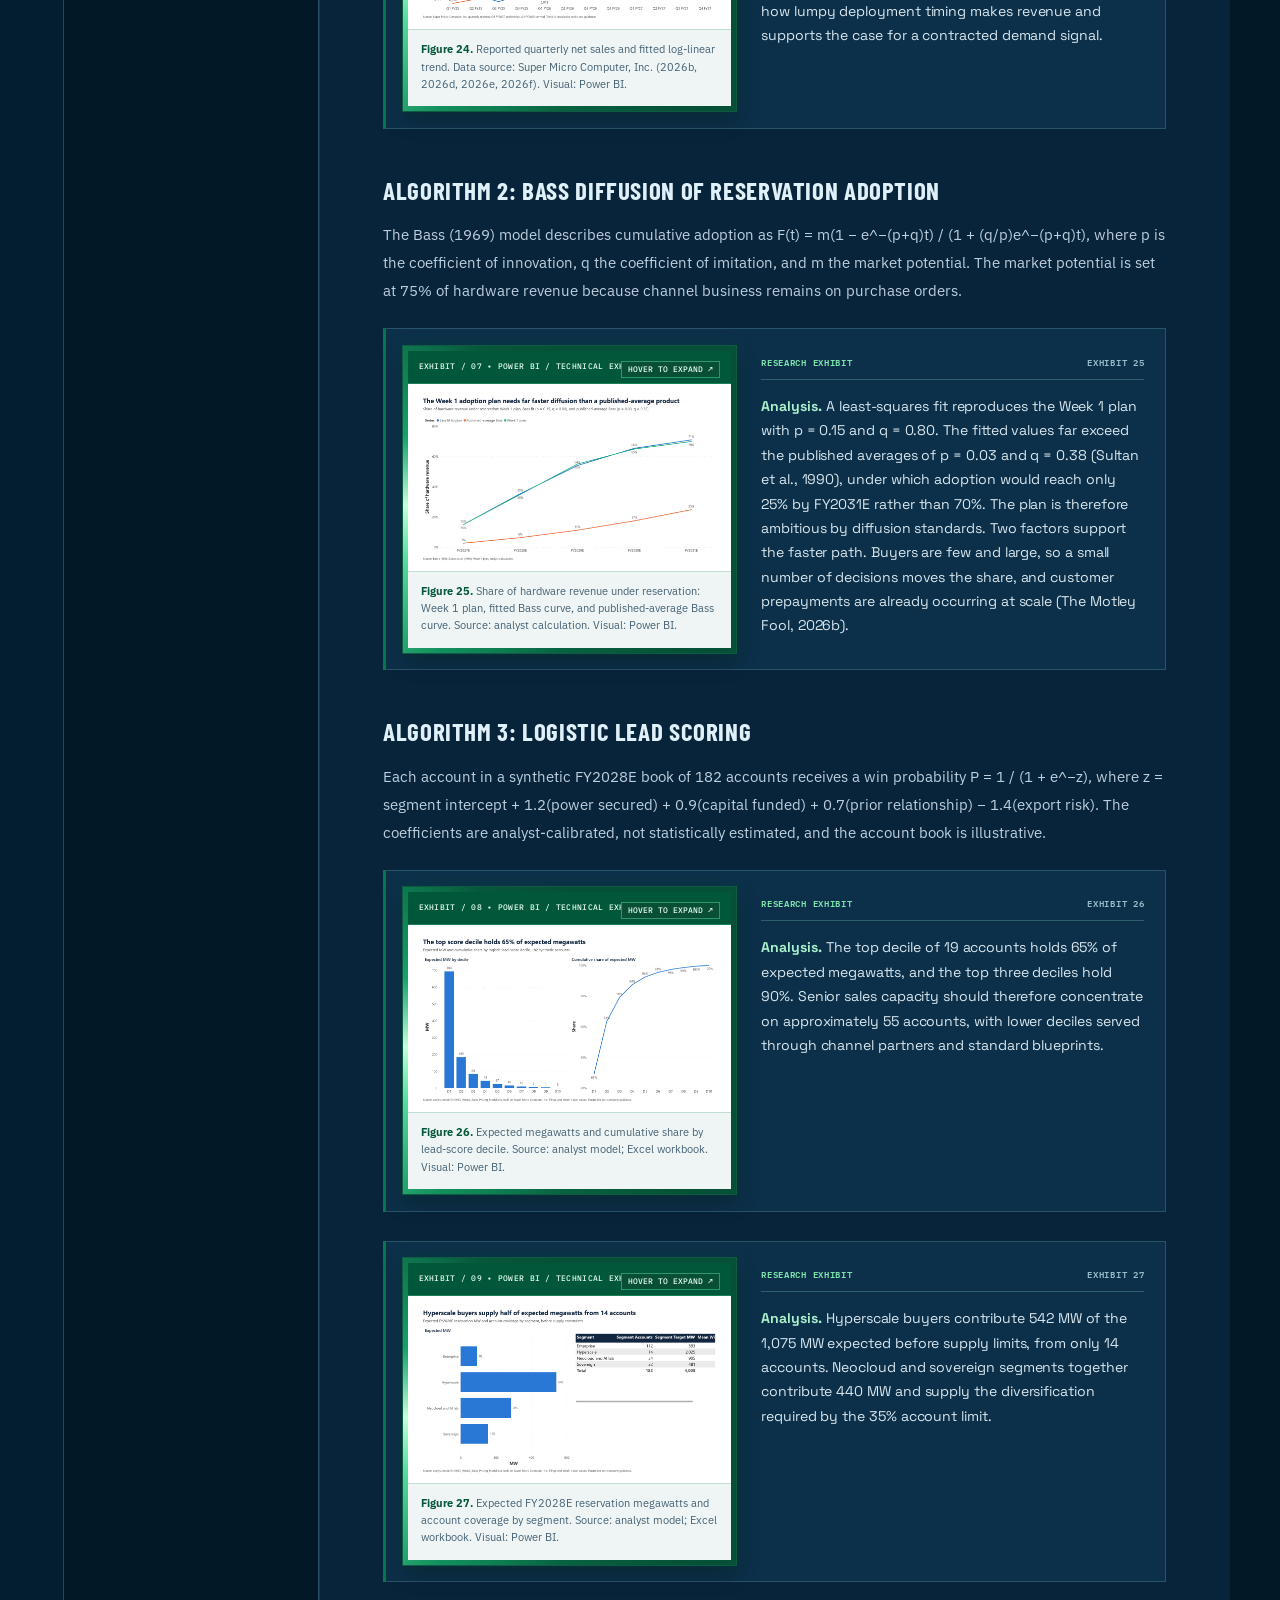
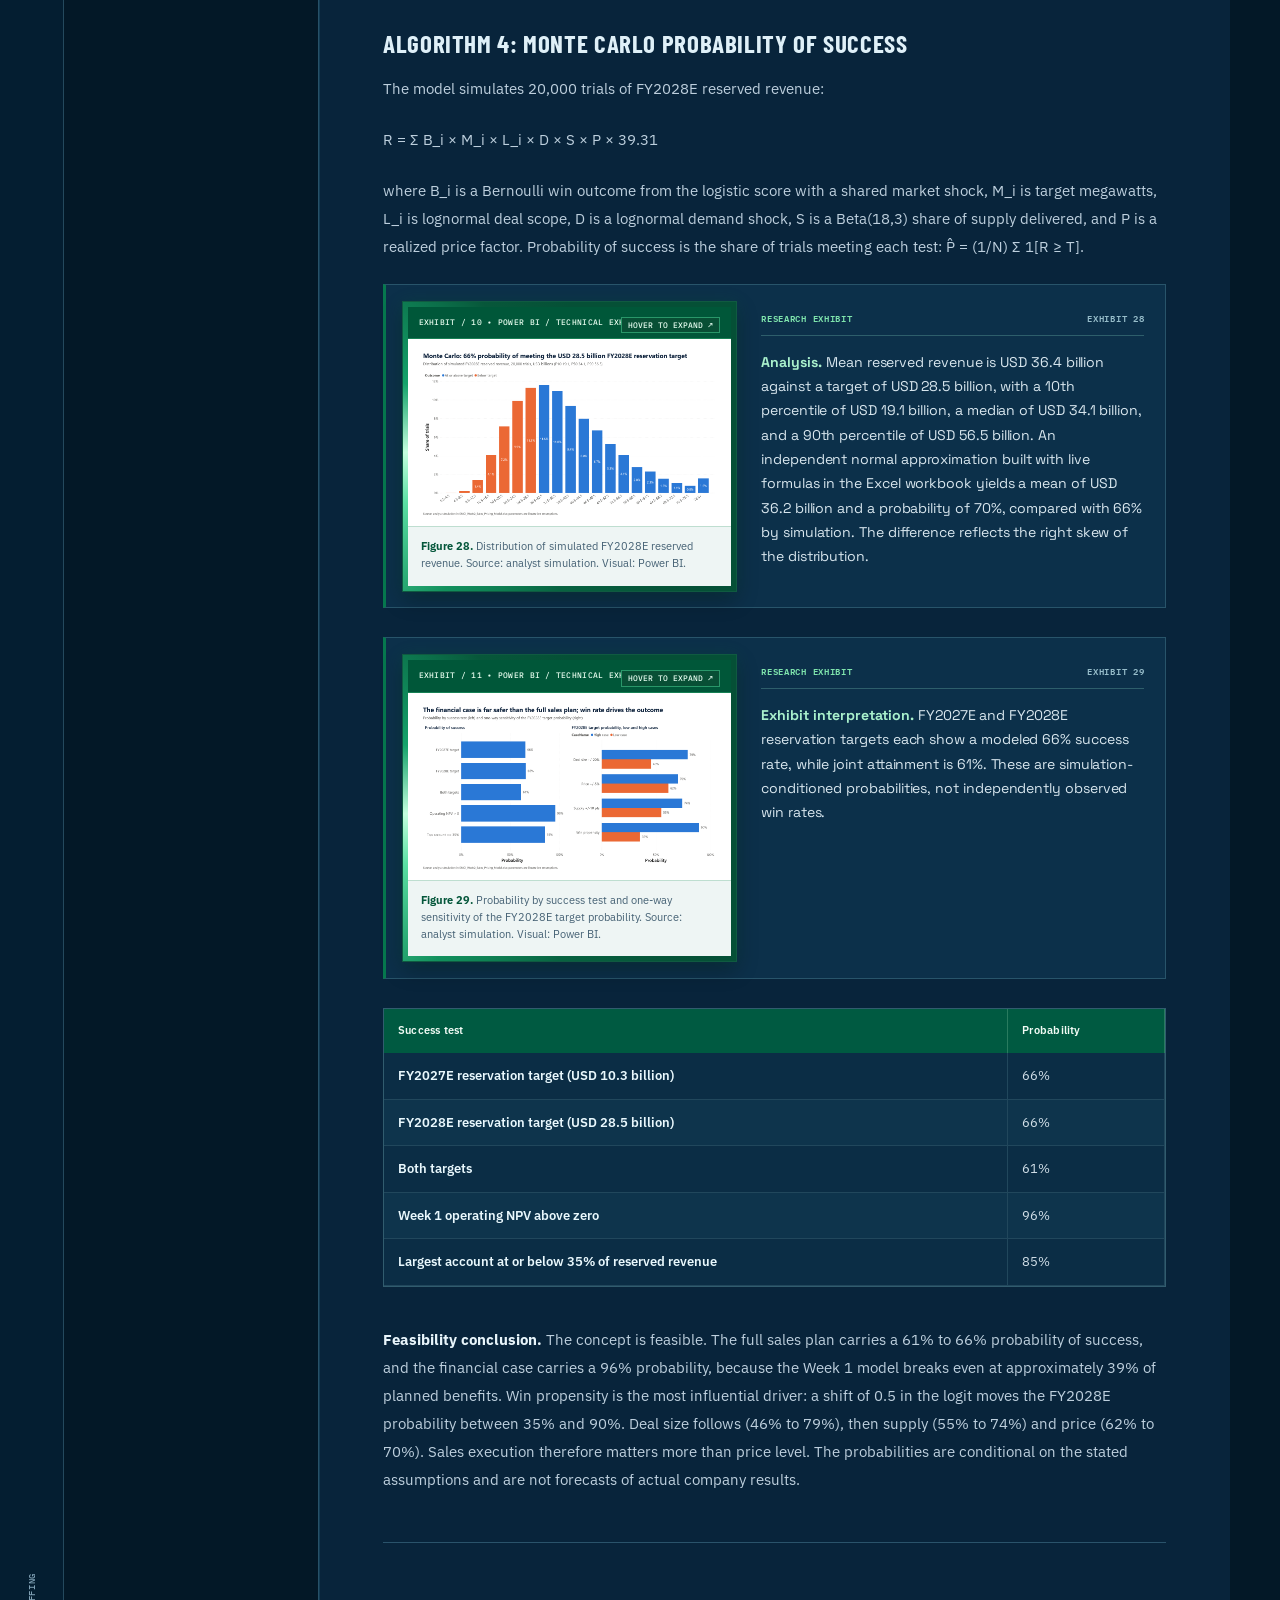
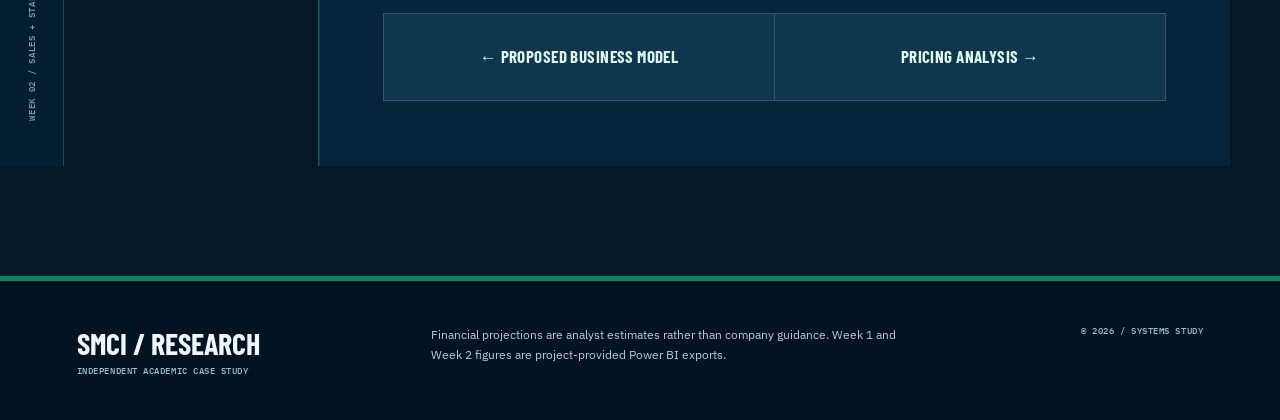
==== commit ebfd26c0: "Correct Week 2 figure and research text groupings for all uploaded Power BI charts" ====
--- a/business-process-analysis.html
+++ b/business-process-analysis.html
@@ -1,23 +1,23 @@
 <!doctype html><html lang="en"><head><meta charset="utf-8"><meta name="viewport" content="width=device-width,initial-scale=1"><meta name="description" content="SMCI Reservation-Backed AI Factory research and business process redesign"><title>Business Process Analysis | SMCI Process Transformation</title><link rel="stylesheet" href="style.css"></head><body class="chapter-process">
 <div class="meta-top"><span><span class="status-square"></span> OPERATIONS RESEARCH / INDEPENDENT STUDY</span><span>SUPER MICRO COMPUTER, INC. · NASDAQ: SMCI</span><span>FISCAL 2026—2031</span></div><header class="site-header"><div class="head-inner"><a class="brand" href="introduction.html" aria-label="SMCI research study home"><span class="brand-emblem"><span></span><span></span><span></span></span><span class="brand-type"><b>SMCI<span class="brand-slash">/</span>RESEARCH</b><small>AI INFRASTRUCTURE / SYSTEMS STUDY</small></span></a><nav aria-label="Primary navigation" class="nav"><a class="" href="introduction.html">Introduction</a><a class="" href="proposed-business-model.html">Proposed Business Model</a><a class="active" href="business-process-analysis.html">Business Process Analysis</a><a class="" href="pricing-analysis.html">Pricing Analysis</a><a class="" href="references.html">References</a></nav><div class="header-meta">DOCUMENT<br><strong>03 / 05</strong></div></div></header>
-<section class="hero"><div class="hero-layout"><div class="hero-copy"><div class="hero-index"><span class="crosshair">+</span>03 / OPERATIONS SIMULATION<span class="hero-index-rule"></span><span>SMCI / 2026</span></div><h1>Engineered<br><span>to deliver.</span></h1><p>A discrete-event analysis of delivery reliability, customer acquisition, workforce capacity, and the probability of the Reservation-Backed AI Factory achieving its targets.</p><div class="hero-status"><i></i>WEEK 02 / SALES + STAFFING<span class="hero-status-end">ANALYST ESTIMATES ≠ COMPANY GUIDANCE</span></div><div class="hero-cta"><a href="#content" class="read-link">EXPLORE THE ANALYSIS <span aria-hidden="true">↘</span></a><span>TECHNICAL REPORT / WEEK 02</span></div></div><div class="hero-art" aria-label="Decorative technical illustration"><div class="art-plate art-week2 art-week2-flow"><div class="art-hud"><span>DISCRETE EVENT ENVIRONMENT</span><span>SIM / 024</span></div><div class="tech-map"><div class="tech-row"><span>ARRIVAL</span><i>→</i><span>VERIFY</span><i>→</i><span>RESERVE</span></div><div class="tech-row mid"><span>SUPPLY</span><i>→</i><span>ASSEMBLY</span><i>→</i><span>QA</span></div><div class="tech-row"><span>SHIP</span><i>→</i><span>ENERGIZE</span><i>→</i><span>SERVICE</span></div></div><div class="tech-readout"><span>MONTE CARLO / FY2028E</span><strong>66<small>%</small></strong><span>TARGET ACHIEVEMENT</span></div><div class="art-bottom"><span class="art-alert good"></span> PROCESS RELIABILITY / QUEUE PERFORMANCE</div></div></div></div><div class="metric-rail"><div class="metric"><span class="metric-num">01</span><strong>24</strong><small>SIMULATION LOGIC BLOCKS</small></div><div class="metric"><span class="metric-num">02</span><strong>38D</strong><small>MEAN CYCLE IMPROVEMENT</small></div><div class="metric"><span class="metric-num">03</span><strong>61%</strong><small>BOTH SALES TARGETS</small></div><div class="metric"><span class="metric-num">04</span><strong>5,200</strong><small>FY2029E PLANNED FTE</small></div></div></section><div class="layout"><div class="chapter-rail"><span>SMCI / SYSTEMS TRANSFORMATION</span><b>03</b><span>WEEK 02 / SALES + STAFFING</span></div><aside class="sidebar"><div class="sidebar-index">03 <span>/ 05</span></div><div class="label">INDEX / BUSINESS PROCESS ANALYSIS</div><a href="#market-position-and-updated-evidence">Market Position and Updated Evidence</a><a href="#event-simulation-design">Event Simulation Design</a><a href="#logic-of-the-simulation">Logic of the Simulation</a><a href="#securing-the-workforce">Securing the Workforce</a><a href="#sales-strategy">Sales Strategy</a><a href="#sales-analysis">Sales Analysis</a><a href="#algorithm-1-loglinear-trend-regression">Algorithm 1: Log-Linear Trend Regression</a><a href="#algorithm-2-bass-diffusion-of-reservation-adoption">Algorithm 2: Bass Diffusion of Reservation Adoption</a><a href="#algorithm-3-logistic-lead-scoring">Algorithm 3: Logistic Lead Scoring</a><a href="#algorithm-4-monte-carlo-probability-of-success">Algorithm 4: Monte Carlo Probability of Success</a></aside><main class="page" id="content"><div class="document-head"><span>FIELD REPORT / 03 / OPERATIONS SIMULATION</span><span>SUPER MICRO COMPUTER, INC. / WEEK 02</span></div><h1>Business Process Analysis</h1>
+<section class="hero"><div class="hero-layout"><div class="hero-copy"><div class="hero-index"><span class="crosshair">+</span>03 / OPERATIONS SIMULATION<span class="hero-index-rule"></span><span>SMCI / 2026</span></div><h1>Engineered<br><span>to deliver.</span></h1><p>A discrete-event analysis of delivery reliability, customer acquisition, workforce capacity, and the probability of the Reservation-Backed AI Factory achieving its targets.</p><div class="hero-status"><i></i>WEEK 02 / SALES + STAFFING<span class="hero-status-end">ANALYST ESTIMATES ≠ COMPANY GUIDANCE</span></div><div class="hero-cta"><a href="#content" class="read-link">EXPLORE THE ANALYSIS <span aria-hidden="true">↘</span></a><span>TECHNICAL REPORT / WEEK 02</span></div></div><div class="hero-art" aria-label="Decorative technical illustration"><div class="art-plate art-week2 art-week2-flow"><div class="art-hud"><span>DISCRETE EVENT ENVIRONMENT</span><span>SIM / 024</span></div><div class="tech-map"><div class="tech-row"><span>ARRIVAL</span><i>→</i><span>VERIFY</span><i>→</i><span>RESERVE</span></div><div class="tech-row mid"><span>SUPPLY</span><i>→</i><span>ASSEMBLY</span><i>→</i><span>QA</span></div><div class="tech-row"><span>SHIP</span><i>→</i><span>ENERGIZE</span><i>→</i><span>SERVICE</span></div></div><div class="tech-readout"><span>MONTE CARLO / FY2028E</span><strong>66<small>%</small></strong><span>TARGET ACHIEVEMENT</span></div><div class="art-bottom"><span class="art-alert good"></span> PROCESS RELIABILITY / QUEUE PERFORMANCE</div></div></div></div><div class="metric-rail"><div class="metric"><span class="metric-num">01</span><strong>24</strong><small>SIMULATION LOGIC BLOCKS</small></div><div class="metric"><span class="metric-num">02</span><strong>38D</strong><small>MEAN CYCLE IMPROVEMENT</small></div><div class="metric"><span class="metric-num">03</span><strong>61%</strong><small>BOTH SALES TARGETS</small></div><div class="metric"><span class="metric-num">04</span><strong>5,200</strong><small>FY2029E PLANNED FTE</small></div></div></section><div class="layout"><div class="chapter-rail"><span>SMCI / SYSTEMS TRANSFORMATION</span><b>03</b><span>WEEK 02 / SALES + STAFFING</span></div><aside class="sidebar"><div class="sidebar-index">03 <span>/ 05</span></div><div class="label">INDEX / BUSINESS PROCESS ANALYSIS</div><a href="#market-position-and-updated-evidence">Market Position and Updated Evidence</a><a href="#event-simulation-design">Event Simulation Design</a><a href="#logic-of-the-simulation">Logic of the Simulation</a><a href="#securing-the-workforce">Securing the Workforce</a><a href="#sales-strategy">Sales Strategy</a><a href="#sales-analysis">Sales Analysis</a><a href="#algorithm-1-loglinear-trend-regression">Algorithm 1: Log-Linear Trend Regression</a><a href="#algorithm-2-bass-diffusion-of-reservation-adoption">Algorithm 2: Bass Diffusion of Reservation Adoption</a><a href="#algorithm-3-logistic-lead-scoring">Algorithm 3: Logistic Lead Scoring</a><a href="#algorithm-4-monte-carlo-probability-of-success">Algorithm 4: Monte Carlo Probability of Success</a></aside><main class="page" id="content"><div class="document-head"><span>FIELD REPORT / 03 / BUSINESS PROCESS ANALYSIS</span><span>SUPER MICRO COMPUTER, INC. / WEEK 02</span></div><h1>Business Process Analysis</h1>
 <h2 id="market-position-and-updated-evidence">Market Position and Updated Evidence</h2>
 <p>Supermicro held 9.5% of worldwide server revenue in the fourth quarter of calendar 2025, behind Dell at 10% and ahead of the other named vendors (Network World, 2026). The market position is strong but contested, and share is exposed to direct competition from Dell and from original design manufacturers.</p>
 <p>Results published after the Week 1 analysis materially strengthen the case for the Reservation-Backed AI Factory. Preliminary first-quarter FY2027 net sales reached USD 19.9 billion, and FY2027 guidance rose to USD 72 billion to USD 82 billion (Super Micro Computer, Inc., 2026d). Management reported that large deployments frequently require deposits and milestone billing, that deferred revenue rose by about USD 3.1 billion during the quarter, and that the cash conversion cycle improved from 149 days to 97 days (The Motley Fool, 2026b). The disclosures indicate that Supermicro has begun moving toward the proposed commercial terms on an informal, deal-by-deal basis. The proposed model formalizes that movement and adds what the disclosures do not describe: verification before commitment, a site readiness gate, a capacity ledger, and a recurring service layer.</p>
 <p>The same quarter also sharpens two risks. One customer represented 44% of first-quarter revenue, and days payables fell to 13, consuming roughly USD 3 billion of cash (The Motley Fool, 2026b). Customer diversification and supplier terms therefore remain central to the design. All Week 1 dollar targets are retained. Because guidance rose after the Week 1 model was built, the retained targets are now more conservative.</p>
 <h2 id="event-simulation-design">Event Simulation Design</h2>
 <p>The analysis applies discrete-event simulation, a method that represents a system as entities moving through queues, resources, and delays, with state changing only at discrete event times (Law, 2015). The model answers three questions that a static spreadsheet cannot answer: where queues form, how much delivery time the redesigned sequence saves, and how many staff the process requires.</p>
-<section class="exhibit-pair" aria-label="Figure 19 and related analysis"><div class="exhibit-media"><figure class="figure process" data-figure="19"><img loading="eager" fetchpriority="high" decoding="async" src="Fig19_Event_Simulation_Flow.png" alt="Figure 19: Event Simulation Flow" width="1200" height="720"><figcaption><strong>Figure 19.</strong> Discrete-event simulation flowchart of the proposed order flow (24 logic blocks). Source: analyst design. Diagram embedded in the Power BI report.</figcaption></figure>
+<section class="exhibit-pair exhibit-diagram" aria-label="Figure 19 and supporting analysis"><div class="exhibit-media"><figure class="figure process" data-figure="19"><img loading="eager" fetchpriority="high" decoding="async" src="Fig19_Event_Simulation_Flow.png" alt="Figure 19: Event Simulation Flow" width="1200" height="720"><figcaption><strong>Figure 19.</strong> Discrete-event simulation flowchart of the proposed order flow (24 logic blocks). Source: analyst design. Diagram embedded in the Power BI report.</figcaption></figure></div><div class="exhibit-text"><div class="reading-tag"><span>PROCESS ENGINEERING</span><span>EXHIBIT 19</span></div><p><strong>Exhibit interpretation.</strong> The 24-block discrete-event flow tracks arrivals, verified demand, resource queues, qualified supply, regional builds, and delivery. Site-readiness and trust gates constrain when manufacturing work can begin.</p></div></section>
 <h3 id="logic-of-the-simulation">Logic of the Simulation</h3>
 <p>Each entity is one capacity tranche with a size drawn from a triangular distribution of 4, 10, and 22 MW. The flow operates as follows.</p>
 <ol><li><strong>Arrival and commercial stage.</strong> Requests arrive as a Poisson process at 110 tranches per year. Each request receives attributes for size, region, and first-score site readiness, then seizes a design pod for blueprint and digital twin work. A negotiation delay precedes a probabilistic signature decision (p = 0.80).</li><li><strong>Trust and site gates.</strong> A signed tranche queues for one of six compliance cells. End use is verified with probability 0.88; failure disposes the tranche with a decline and report. A tranche with an unready site, 40% of the flow, queues for one of eight site readiness pods and is then re-scored.</li><li><strong>Supply events.</strong> The capacity ledger books the slot and starts the capital clock. Uncovered supply (20% of tranches) incurs a re-sequencing delay, and a supplier kit lead time follows.</li><li><strong>Regional build.</strong> Least-load routing selects an eligible hub among Silicon Valley, the Netherlands, and Malaysia. Build time scales with tranche size, and failed validation (7%) triggers rework.</li><li><strong>Delivery and record.</strong> Freight precedes site integration by one of three field crews. The final record captures cycle time, funded capital days, and energized megawatts before the tranche enters lifecycle service.</li></ol>
 <p>The experiment runs 1,095 simulated days with a 180-day warm-up across 200 replications per scenario. The current process uses the same arrival stream under the Week 1 logic: document screening, forecast-based purchasing, a San Jose-weighted build, and a site check after manufacture. All parameters are analyst assumptions, documented in the Excel workbook, and results indicate direction and relative size rather than measured company performance.</p>
 <h3 id="simulation-results">Simulation Results</h3>
-<figure class="figure" data-figure="20"><img loading="lazy" decoding="async" src="Fig20_Cycle_Time.png" alt="Figure 20: Cycle Time" width="1200" height="720"><figcaption><strong>Figure 20.</strong> Order-to-energization days by scenario. Source: analyst simulation. Visual: Power BI.</figcaption></figure></div><div class="exhibit-text"><div class="reading-tag"><span>MODEL INTERPRETATION</span><span>EXHIBIT 19</span></div><p><strong>Analysis.</strong> Mean cycle time falls from 264 days to 226 days, a 38-day improvement (95% confidence interval half-width of about two days). The 90th percentile falls by 61 days, from 358 days to 298 days, which matters because delivery certainty is the attribute a reservation sells. Throughput is 703 MW per year compared with 720 MW under the current process. The 2.4% difference is the deliberate cost of a stricter end-use gate, which declines 10% of arrivals compared with 3%.</p></div></section>
-<section class="exhibit-pair" aria-label="Figure 21 and related analysis"><div class="exhibit-media"><figure class="figure" data-figure="21"><img loading="lazy" decoding="async" src="Fig21_Capital_and_Hold.png" alt="Figure 21: Capital and Hold" width="1200" height="720"><figcaption><strong>Figure 21.</strong> Funded capital days and finished-goods hold days by scenario. Source: analyst simulation. Visual: Power BI.</figcaption></figure></div><div class="exhibit-text"><div class="reading-tag"><span>MODEL INTERPRETATION</span><span>EXHIBIT 21</span></div><p><strong>Analysis.</strong> Funded capital falls 61%, from 250 to 98 percent-of-contract days. Finished-goods hold falls from 37 days on average to zero, because a build slot is released only after the site qualifies. The result is robust across stress cases. The principal vulnerability is staffing: with compliance cells reduced by one-third, utilization exceeds 100%, the mean compliance wait reaches 46 days, and throughput falls to 638 MW per year.</p></div></section>
-<section class="exhibit-pair" aria-label="Figure 22 and related analysis"><div class="exhibit-media"><figure class="figure" data-figure="22"><img loading="lazy" decoding="async" src="Fig22_Staffing_Curves.png" alt="Figure 22: Staffing Curves" width="1200" height="720"><figcaption><strong>Figure 22.</strong> Simulated utilization and queue wait by number of resource units. Source: analyst simulation. Visual: Power BI.</figcaption></figure></div><div class="exhibit-text"><div class="reading-tag"><span>MODEL INTERPRETATION</span><span>EXHIBIT 22</span></div><p><strong>Analysis.</strong> Queue wait rises sharply above approximately 85% utilization. A staffing rule of utilization at or below 80% yields six compliance cells (71%), eight site readiness pods (76%), and three field crews (62%).</p></div></section>
+<section class="exhibit-pair" aria-label="Figure 20 and supporting analysis"><div class="exhibit-media"><figure class="figure" data-figure="20"><img loading="lazy" decoding="async" src="Fig20_Cycle_Time.png" alt="Figure 20: Cycle Time" width="1200" height="720"><figcaption><strong>Figure 20.</strong> Order-to-energization days by scenario. Source: analyst simulation. Visual: Power BI.</figcaption></figure></div><div class="exhibit-text"><div class="reading-tag"><span>RESEARCH EXHIBIT</span><span>EXHIBIT 20</span></div><p><strong>Analysis.</strong> Mean cycle time falls from 264 days to 226 days, a 38-day improvement (95% confidence interval half-width of about two days). The 90th percentile falls by 61 days, from 358 days to 298 days, which matters because delivery certainty is the attribute a reservation sells. Throughput is 703 MW per year compared with 720 MW under the current process. The 2.4% difference is the deliberate cost of a stricter end-use gate, which declines 10% of arrivals compared with 3%.</p></div></section>
+<section class="exhibit-pair" aria-label="Figure 21 and supporting analysis"><div class="exhibit-media"><figure class="figure" data-figure="21"><img loading="lazy" decoding="async" src="Fig21_Capital_and_Hold.png" alt="Figure 21: Capital and Hold" width="1200" height="720"><figcaption><strong>Figure 21.</strong> Funded capital days and finished-goods hold days by scenario. Source: analyst simulation. Visual: Power BI.</figcaption></figure></div><div class="exhibit-text"><div class="reading-tag"><span>RESEARCH EXHIBIT</span><span>EXHIBIT 21</span></div><p><strong>Analysis.</strong> Funded capital falls 61%, from 250 to 98 percent-of-contract days. Finished-goods hold falls from 37 days on average to zero, because a build slot is released only after the site qualifies. The result is robust across stress cases. The principal vulnerability is staffing: with compliance cells reduced by one-third, utilization exceeds 100%, the mean compliance wait reaches 46 days, and throughput falls to 638 MW per year.</p></div></section>
+<section class="exhibit-pair" aria-label="Figure 22 and supporting analysis"><div class="exhibit-media"><figure class="figure" data-figure="22"><img loading="lazy" decoding="async" src="Fig22_Staffing_Curves.png" alt="Figure 22: Staffing Curves" width="1200" height="720"><figcaption><strong>Figure 22.</strong> Simulated utilization and queue wait by number of resource units. Source: analyst simulation. Visual: Power BI.</figcaption></figure></div><div class="exhibit-text"><div class="reading-tag"><span>RESEARCH EXHIBIT</span><span>EXHIBIT 22</span></div><p><strong>Analysis.</strong> Queue wait rises sharply above approximately 85% utilization. A staffing rule of utilization at or below 80% yields six compliance cells (71%), eight site readiness pods (76%), and three field crews (62%).</p></div></section>
 <h2 id="securing-the-workforce">Securing the Workforce</h2>
-<section class="exhibit-pair" aria-label="Figure 23 and related analysis"><div class="exhibit-media"><figure class="figure" data-figure="23"><img loading="lazy" decoding="async" src="Fig23_Workforce_Plan.png" alt="Figure 23: Workforce Plan" width="1200" height="720"><figcaption><strong>Figure 23.</strong> Planned full-time equivalents by role and fiscal year. Source: analyst model; Excel workbook. Visual: Power BI.</figcaption></figure></div><div class="exhibit-text"><div class="reading-tag"><span>MODEL INTERPRETATION</span><span>EXHIBIT 23</span></div><p><strong>Analysis.</strong> The simulation-sized units scale with reserved revenue to approximately 1,100 full-time equivalents in FY2027E, 2,800 in FY2028E, and 5,200 in FY2029E. Lifecycle service technicians dominate the total, because the service layer is labor-intensive. Trade compliance requires only 18 positions in FY2027E for the reservation flow, at a cost of USD 4.3 million against the USD 45 million Week 1 budget. The remainder funds screening of purchase-order business, legal review, and telemetry operations.</p></div></section>
+<section class="exhibit-pair" aria-label="Figure 23 and supporting analysis"><div class="exhibit-media"><figure class="figure" data-figure="23"><img loading="lazy" decoding="async" src="Fig23_Workforce_Plan.png" alt="Figure 23: Workforce Plan" width="1200" height="720"><figcaption><strong>Figure 23.</strong> Planned full-time equivalents by role and fiscal year. Source: analyst model; Excel workbook. Visual: Power BI.</figcaption></figure></div><div class="exhibit-text"><div class="reading-tag"><span>RESEARCH EXHIBIT</span><span>EXHIBIT 23</span></div><p><strong>Analysis.</strong> The simulation-sized units scale with reserved revenue to approximately 1,100 full-time equivalents in FY2027E, 2,800 in FY2028E, and 5,200 in FY2029E. Lifecycle service technicians dominate the total, because the service layer is labor-intensive. Trade compliance requires only 18 positions in FY2027E for the reservation flow, at a cost of USD 4.3 million against the USD 45 million Week 1 budget. The remainder funds screening of purchase-order business, legal review, and telemetry operations.</p></div></section>
 <p>The labor market is the binding consideration. More than half of data center operators reported difficulty finding qualified candidates in 2026 (Uptime Institute, 2026). Employment of electricians is projected to grow 9% and employment of heating, air conditioning, and refrigeration mechanics 11% from 2025 to 2035 (U.S. Bureau of Labor Statistics, n.d.-a, n.d.-b), so direct competition for skilled trades will intensify. The plan therefore converts electricians and HVAC mechanics into liquid-cooling technicians through a Supermicro-run certification program, recruits from military technical specialties, and positions technicians near the Silicon Valley, Netherlands, and Malaysia hubs and major customer campuses. Trade compliance analysts are recruited from export-control and sanctions practices.</p>
 <h2 id="sales-strategy">Sales Strategy</h2>
 <p>The sales strategy replaces deal-by-deal hardware selling with four coordinated motions, each matched to a customer segment.</p>
@@ -27,19 +27,21 @@
 <p>The analysis applies four algorithms, each answering a different question: historical trend, adoption rate, account priority, and probability of success.</p>
 <h3 id="algorithm-1-loglinear-trend-regression">Algorithm 1: Log-Linear Trend Regression</h3>
 <p>The regression fits ln(S) = a + b t to nine reported quarters of net sales by ordinary least squares.</p>
-<section class="exhibit-pair" aria-label="Figure 24 and related analysis"><div class="exhibit-media"><figure class="figure" data-figure="24"><img loading="lazy" decoding="async" src="Fig24_Sales_Trend.png" alt="Figure 24: Sales Trend" width="1200" height="720"><figcaption><strong>Figure 24.</strong> Reported quarterly net sales and fitted log-linear trend. Data source: Super Micro Computer, Inc. (2026b, 2026d, 2026e, 2026f). Visual: Power BI.</figcaption></figure></div><div class="exhibit-text"><div class="reading-tag"><span>MODEL INTERPRETATION</span><span>EXHIBIT 24</span></div><p><strong>Analysis.</strong> The slope of 0.154 implies growth of 16.7% per quarter, with an R-squared of 0.69. Trend extrapolation places FY2027 net sales at USD 80.7 billion, within the USD 72 billion to USD 82 billion guidance. The 95% prediction interval for the second quarter of FY2027 spans USD 7.2 billion to USD 41.3 billion, which shows how lumpy deployment timing makes revenue and supports the case for a contracted demand signal.</p></div></section>
+<section class="exhibit-pair" aria-label="Figure 24 and supporting analysis"><div class="exhibit-media"><figure class="figure" data-figure="24"><img loading="lazy" decoding="async" src="Fig24_Sales_Trend.png" alt="Figure 24: Sales Trend" width="1200" height="720"><figcaption><strong>Figure 24.</strong> Reported quarterly net sales and fitted log-linear trend. Data source: Super Micro Computer, Inc. (2026b, 2026d, 2026e, 2026f). Visual: Power BI.</figcaption></figure></div><div class="exhibit-text"><div class="reading-tag"><span>RESEARCH EXHIBIT</span><span>EXHIBIT 24</span></div><p><strong>Analysis.</strong> The slope of 0.154 implies growth of 16.7% per quarter, with an R-squared of 0.69. Trend extrapolation places FY2027 net sales at USD 80.7 billion, within the USD 72 billion to USD 82 billion guidance. The 95% prediction interval for the second quarter of FY2027 spans USD 7.2 billion to USD 41.3 billion, which shows how lumpy deployment timing makes revenue and supports the case for a contracted demand signal.</p></div></section>
 <h3 id="algorithm-2-bass-diffusion-of-reservation-adoption">Algorithm 2: Bass Diffusion of Reservation Adoption</h3>
 <p>The Bass (1969) model describes cumulative adoption as F(t) = m(1 − e^−(p+q)t) / (1 + (q/p)e^−(p+q)t), where p is the coefficient of innovation, q the coefficient of imitation, and m the market potential. The market potential is set at 75% of hardware revenue because channel business remains on purchase orders.</p>
-<section class="exhibit-pair" aria-label="Figure 25 and related analysis"><div class="exhibit-media"><figure class="figure" data-figure="25"><img loading="lazy" decoding="async" src="Fig25_Adoption_Curve.png" alt="Figure 25: Adoption Curve" width="1200" height="720"><figcaption><strong>Figure 25.</strong> Share of hardware revenue under reservation: Week 1 plan, fitted Bass curve, and published-average Bass curve. Source: analyst calculation. Visual: Power BI.</figcaption></figure></div><div class="exhibit-text"><div class="reading-tag"><span>MODEL INTERPRETATION</span><span>EXHIBIT 25</span></div><p><strong>Analysis.</strong> A least-squares fit reproduces the Week 1 plan with p = 0.15 and q = 0.80. The fitted values far exceed the published averages of p = 0.03 and q = 0.38 (Sultan et al., 1990), under which adoption would reach only 25% by FY2031E rather than 70%. The plan is therefore ambitious by diffusion standards. Two factors support the faster path. Buyers are few and large, so a small number of decisions moves the share, and customer prepayments are already occurring at scale (The Motley Fool, 2026b).</p></div></section>
+<section class="exhibit-pair" aria-label="Figure 25 and supporting analysis"><div class="exhibit-media"><figure class="figure" data-figure="25"><img loading="lazy" decoding="async" src="Fig25_Adoption_Curve.png" alt="Figure 25: Adoption Curve" width="1200" height="720"><figcaption><strong>Figure 25.</strong> Share of hardware revenue under reservation: Week 1 plan, fitted Bass curve, and published-average Bass curve. Source: analyst calculation. Visual: Power BI.</figcaption></figure></div><div class="exhibit-text"><div class="reading-tag"><span>RESEARCH EXHIBIT</span><span>EXHIBIT 25</span></div><p><strong>Analysis.</strong> A least-squares fit reproduces the Week 1 plan with p = 0.15 and q = 0.80. The fitted values far exceed the published averages of p = 0.03 and q = 0.38 (Sultan et al., 1990), under which adoption would reach only 25% by FY2031E rather than 70%. The plan is therefore ambitious by diffusion standards. Two factors support the faster path. Buyers are few and large, so a small number of decisions moves the share, and customer prepayments are already occurring at scale (The Motley Fool, 2026b).</p></div></section>
 <h3 id="algorithm-3-logistic-lead-scoring">Algorithm 3: Logistic Lead Scoring</h3>
 <p>Each account in a synthetic FY2028E book of 182 accounts receives a win probability P = 1 / (1 + e^−z), where z = segment intercept + 1.2(power secured) + 0.9(capital funded) + 0.7(prior relationship) − 1.4(export risk). The coefficients are analyst-calibrated, not statistically estimated, and the account book is illustrative.</p>
-<section class="exhibit-pair" aria-label="Figure 26 and related analysis"><div class="exhibit-media"><figure class="figure" data-figure="26"><img loading="lazy" decoding="async" src="Fig26_Lead_Score_Deciles.png" alt="Figure 26: Lead Score Deciles" width="1200" height="720"><figcaption><strong>Figure 26.</strong> Expected megawatts and cumulative share by lead-score decile. Source: analyst model; Excel workbook. Visual: Power BI.</figcaption></figure></div><div class="exhibit-text"><div class="reading-tag"><span>MODEL INTERPRETATION</span><span>EXHIBIT 26</span></div><p><strong>Analysis.</strong> The top decile of 19 accounts holds 65% of expected megawatts, and the top three deciles hold 90%. Senior sales capacity should therefore concentrate on approximately 55 accounts, with lower deciles served through channel partners and standard blueprints.</p></div></section>
-<section class="exhibit-pair" aria-label="Figure 27 and related analysis"><div class="exhibit-media"><figure class="figure" data-figure="27"><img loading="lazy" decoding="async" src="Fig27_Customer_Segments.png" alt="Figure 27: Customer Segments" width="1200" height="720"><figcaption><strong>Figure 27.</strong> Expected FY2028E reservation megawatts and account coverage by segment. Source: analyst model; Excel workbook. Visual: Power BI.</figcaption></figure></div><div class="exhibit-text"><div class="reading-tag"><span>MODEL INTERPRETATION</span><span>EXHIBIT 27</span></div><p><strong>Analysis.</strong> Hyperscale buyers contribute 542 MW of the 1,075 MW expected before supply limits, from only 14 accounts. Neocloud and sovereign segments together contribute 440 MW and supply the diversification required by the 35% account limit.</p></div></section>
+<section class="exhibit-pair" aria-label="Figure 26 and supporting analysis"><div class="exhibit-media"><figure class="figure" data-figure="26"><img loading="lazy" decoding="async" src="Fig26_Lead_Score_Deciles.png" alt="Figure 26: Lead Score Deciles" width="1200" height="720"><figcaption><strong>Figure 26.</strong> Expected megawatts and cumulative share by lead-score decile. Source: analyst model; Excel workbook. Visual: Power BI.</figcaption></figure></div><div class="exhibit-text"><div class="reading-tag"><span>RESEARCH EXHIBIT</span><span>EXHIBIT 26</span></div><p><strong>Analysis.</strong> The top decile of 19 accounts holds 65% of expected megawatts, and the top three deciles hold 90%. Senior sales capacity should therefore concentrate on approximately 55 accounts, with lower deciles served through channel partners and standard blueprints.</p></div></section>
+<section class="exhibit-pair" aria-label="Figure 27 and supporting analysis"><div class="exhibit-media"><figure class="figure" data-figure="27"><img loading="lazy" decoding="async" src="Fig27_Customer_Segments.png" alt="Figure 27: Customer Segments" width="1200" height="720"><figcaption><strong>Figure 27.</strong> Expected FY2028E reservation megawatts and account coverage by segment. Source: analyst model; Excel workbook. Visual: Power BI.</figcaption></figure></div><div class="exhibit-text"><div class="reading-tag"><span>RESEARCH EXHIBIT</span><span>EXHIBIT 27</span></div><p><strong>Analysis.</strong> Hyperscale buyers contribute 542 MW of the 1,075 MW expected before supply limits, from only 14 accounts. Neocloud and sovereign segments together contribute 440 MW and supply the diversification required by the 35% account limit.</p></div></section>
 <h3 id="algorithm-4-monte-carlo-probability-of-success">Algorithm 4: Monte Carlo Probability of Success</h3>
 <p>The model simulates 20,000 trials of FY2028E reserved revenue:</p>
 <p>R = Σ B_i × M_i × L_i × D × S × P × 39.31</p>
 <p>where B_i is a Bernoulli win outcome from the logistic score with a shared market shock, M_i is target megawatts, L_i is lognormal deal scope, D is a lognormal demand shock, S is a Beta(18,3) share of supply delivered, and P is a realized price factor. Probability of success is the share of trials meeting each test: P̂ = (1/N) Σ 1[R ≥ T].</p>
-<section class="exhibit-pair" aria-label="Figure 28 and related analysis"><div class="exhibit-media"><figure class="figure" data-figure="28"><img loading="lazy" decoding="async" src="Fig28_Monte_Carlo.png" alt="Figure 28: Monte Carlo" width="1200" height="720"><figcaption><strong>Figure 28.</strong> Distribution of simulated FY2028E reserved revenue. Source: analyst simulation. Visual: Power BI.</figcaption></figure></div><div class="exhibit-text"><div class="reading-tag"><span>MODEL INTERPRETATION</span><span>EXHIBIT 28</span></div><p><strong>Analysis.</strong> Mean reserved revenue is USD 36.4 billion against a target of USD 28.5 billion, with a 10th percentile of USD 19.1 billion, a median of USD 34.1 billion, and a 90th percentile of USD 56.5 billion. An independent normal approximation built with live formulas in the Excel workbook yields a mean of USD 36.2 billion and a probability of 70%, compared with 66% by simulation. The difference reflects the right skew of the distribution.</p></div></section>
-<figure class="figure" data-figure="29"><img loading="lazy" decoding="async" src="Fig29_Probability_of_Success.png" alt="Figure 29: Probability of Success" width="1200" height="720"><figcaption><strong>Figure 29.</strong> Probability by success test and one-way sensitivity of the FY2028E target probability. Source: analyst simulation. Visual: Power BI.</figcaption></figure>
+<section class="exhibit-pair" aria-label="Figure 28 and supporting analysis"><div class="exhibit-media"><figure class="figure" data-figure="28"><img loading="lazy" decoding="async" src="Fig28_Monte_Carlo.png" alt="Figure 28: Monte Carlo" width="1200" height="720"><figcaption><strong>Figure 28.</strong> Distribution of simulated FY2028E reserved revenue. Source: analyst simulation. Visual: Power BI.</figcaption></figure></div><div class="exhibit-text"><div class="reading-tag"><span>RESEARCH EXHIBIT</span><span>EXHIBIT 28</span></div><p><strong>Analysis.</strong> Mean reserved revenue is USD 36.4 billion against a target of USD 28.5 billion, with a 10th percentile of USD 19.1 billion, a median of USD 34.1 billion, and a 90th percentile of USD 56.5 billion. An independent normal approximation built with live formulas in the Excel workbook yields a mean of USD 36.2 billion and a probability of 70%, compared with 66% by simulation. The difference reflects the right skew of the distribution.</p></div></section>
+<section class="exhibit-pair" aria-label="Figure 29 and supporting analysis"><div class="exhibit-media"><figure class="figure" data-figure="29"><img loading="lazy" decoding="async" src="Fig29_Probability_of_Success.png" alt="Figure 29: Probability of Success" width="1200" height="720"><figcaption><strong>Figure 29.</strong> Probability by success test and one-way sensitivity of the FY2028E target probability. Source: analyst simulation. Visual: Power BI.</figcaption></figure></div><div class="exhibit-text"><div class="reading-tag"><span>RESEARCH EXHIBIT</span><span>EXHIBIT 29</span></div><p><strong>Exhibit interpretation.</strong> FY2027E and FY2028E reservation targets each show a modeled 66% success rate, while joint attainment is 61%. These are simulation-conditioned probabilities, not independently observed win rates.</p></div></section>
 <div class="table-wrap"><table><thead><tr><th scope="col">Success test</th><th scope="col">Probability</th></tr></thead><tbody><tr><td>FY2027E reservation target (USD 10.3 billion)</td><td>66%</td></tr><tr><td>FY2028E reservation target (USD 28.5 billion)</td><td>66%</td></tr><tr><td>Both targets</td><td>61%</td></tr><tr><td>Week 1 operating NPV above zero</td><td>96%</td></tr><tr><td>Largest account at or below 35% of reserved revenue</td><td>85%</td></tr></tbody></table></div>
-<p><strong>Feasibility conclusion.</strong> The concept is feasible. The full sales plan carries a 61% to 66% probability of success, and the financial case carries a 96% probability, because the Week 1 model breaks even at approximately 39% of planned benefits. Win propensity is the most influential driver: a shift of 0.5 in the logit moves the FY2028E probability between 35% and 90%. Deal size follows (46% to 79%), then supply (55% to 74%) and price (62% to 70%). Sales execution therefore matters more than price level. The probabilities are conditional on the stated assumptions and are not forecasts of actual company results.</p><div class="endnav"><a href="proposed-business-model.html">← Proposed Business Model</a><a href="pricing-analysis.html">Pricing Analysis →</a></div></main></div><footer><div class="footer-in"><div><b>SMCI / RESEARCH</b><span>INDEPENDENT ACADEMIC CASE STUDY</span></div><p>Financial projections are analyst estimates rather than company guidance. Week 1 and Week 2 figures are project-provided Power BI exports.</p><div class="footer-code">© 2026 / SYSTEMS STUDY</div></div></footer><div id="lightbox" role="dialog" aria-label="Enlarged research figure"><button aria-label="Close">×</button><img alt="Enlarged figure"></div><script src="script.js"></script></body></html>+<p><strong>Feasibility conclusion.</strong> The concept is feasible. The full sales plan carries a 61% to 66% probability of success, and the financial case carries a 96% probability, because the Week 1 model breaks even at approximately 39% of planned benefits. Win propensity is the most influential driver: a shift of 0.5 in the logit moves the FY2028E probability between 35% and 90%. Deal size follows (46% to 79%), then supply (55% to 74%) and price (62% to 70%). Sales execution therefore matters more than price level. The probabilities are conditional on the stated assumptions and are not forecasts of actual company results.</p>
+<hr>
+<div class="endnav"><a href="proposed-business-model.html">← Proposed Business Model</a><a href="pricing-analysis.html">Pricing Analysis →</a></div></main></div><footer><div class="footer-in"><div><b>SMCI / RESEARCH</b><span>INDEPENDENT ACADEMIC CASE STUDY</span></div><p>Financial projections are analyst estimates rather than company guidance. Week 1 and Week 2 figures are project-provided Power BI exports.</p><div class="footer-code">© 2026 / SYSTEMS STUDY</div></div></footer><div id="lightbox" role="dialog" aria-label="Enlarged research figure"><button aria-label="Close">×</button><img alt="Enlarged figure"></div><script src="script.js"></script></body></html>
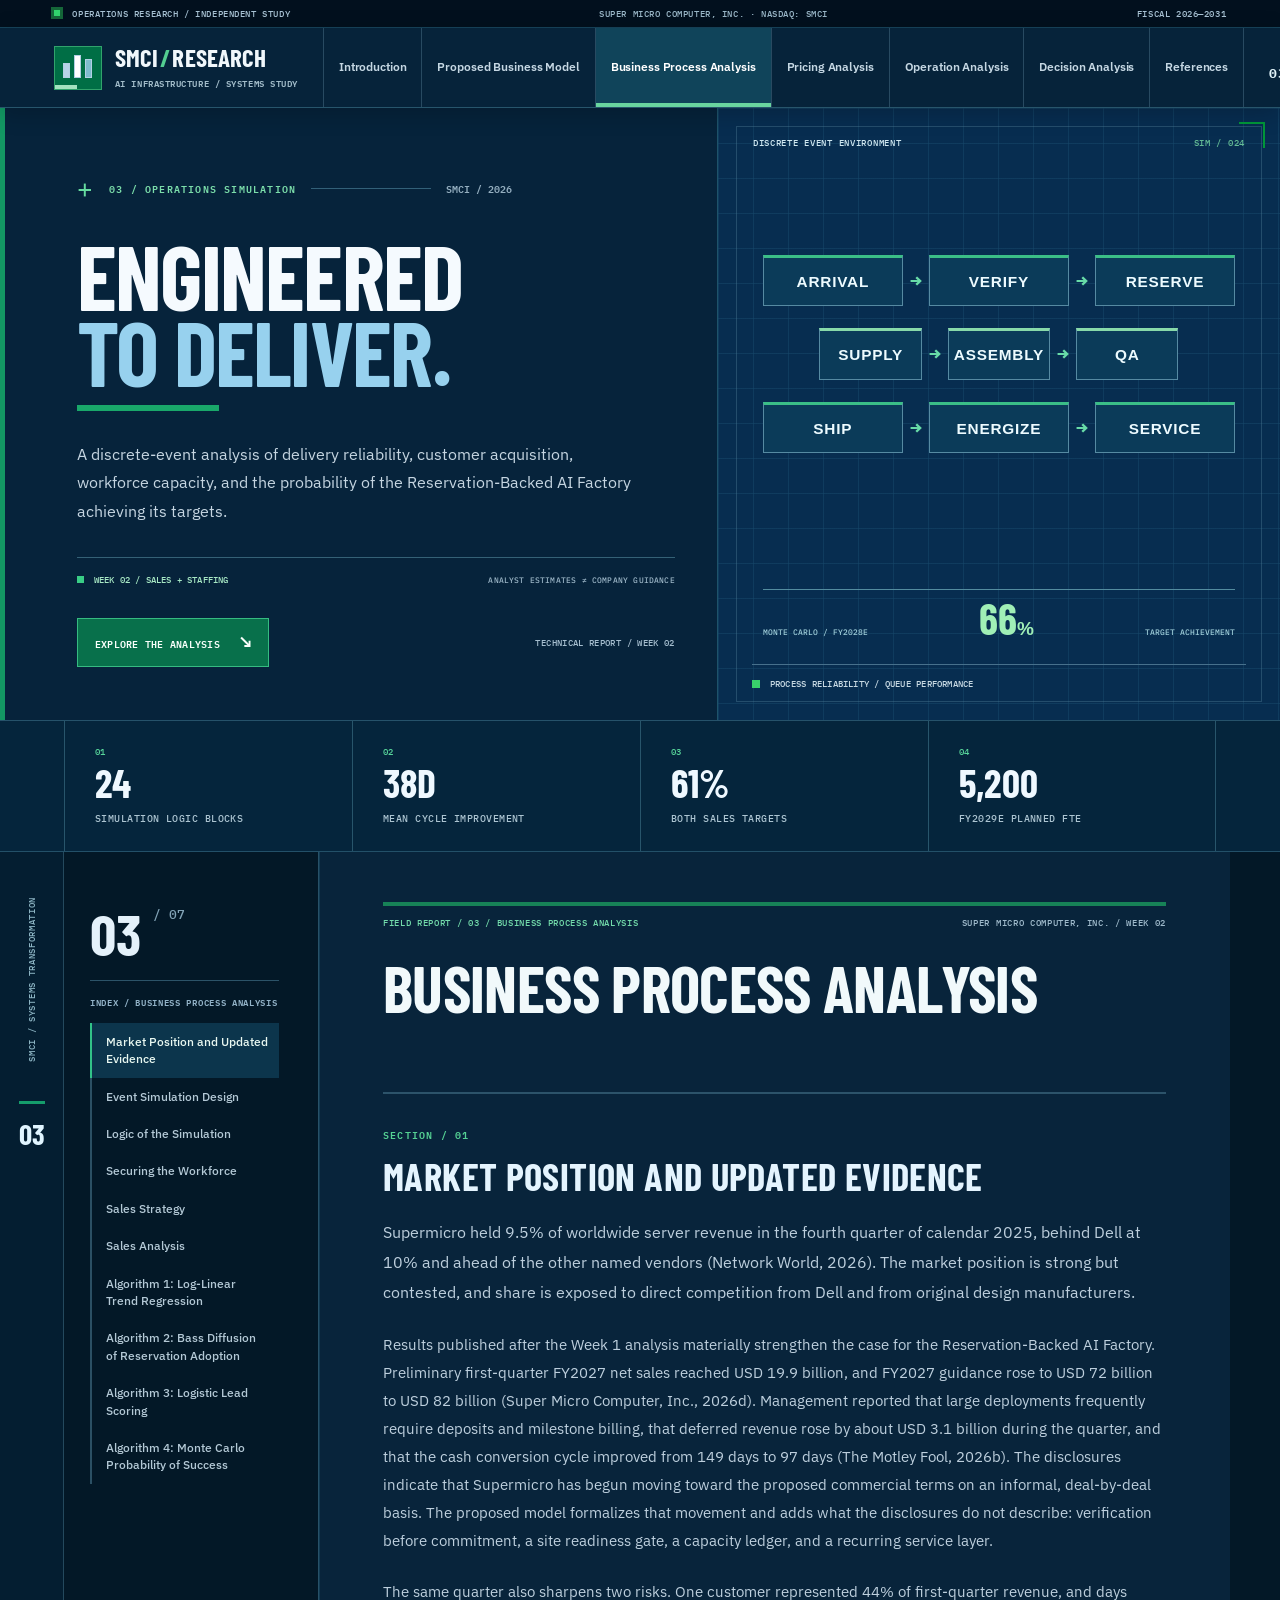
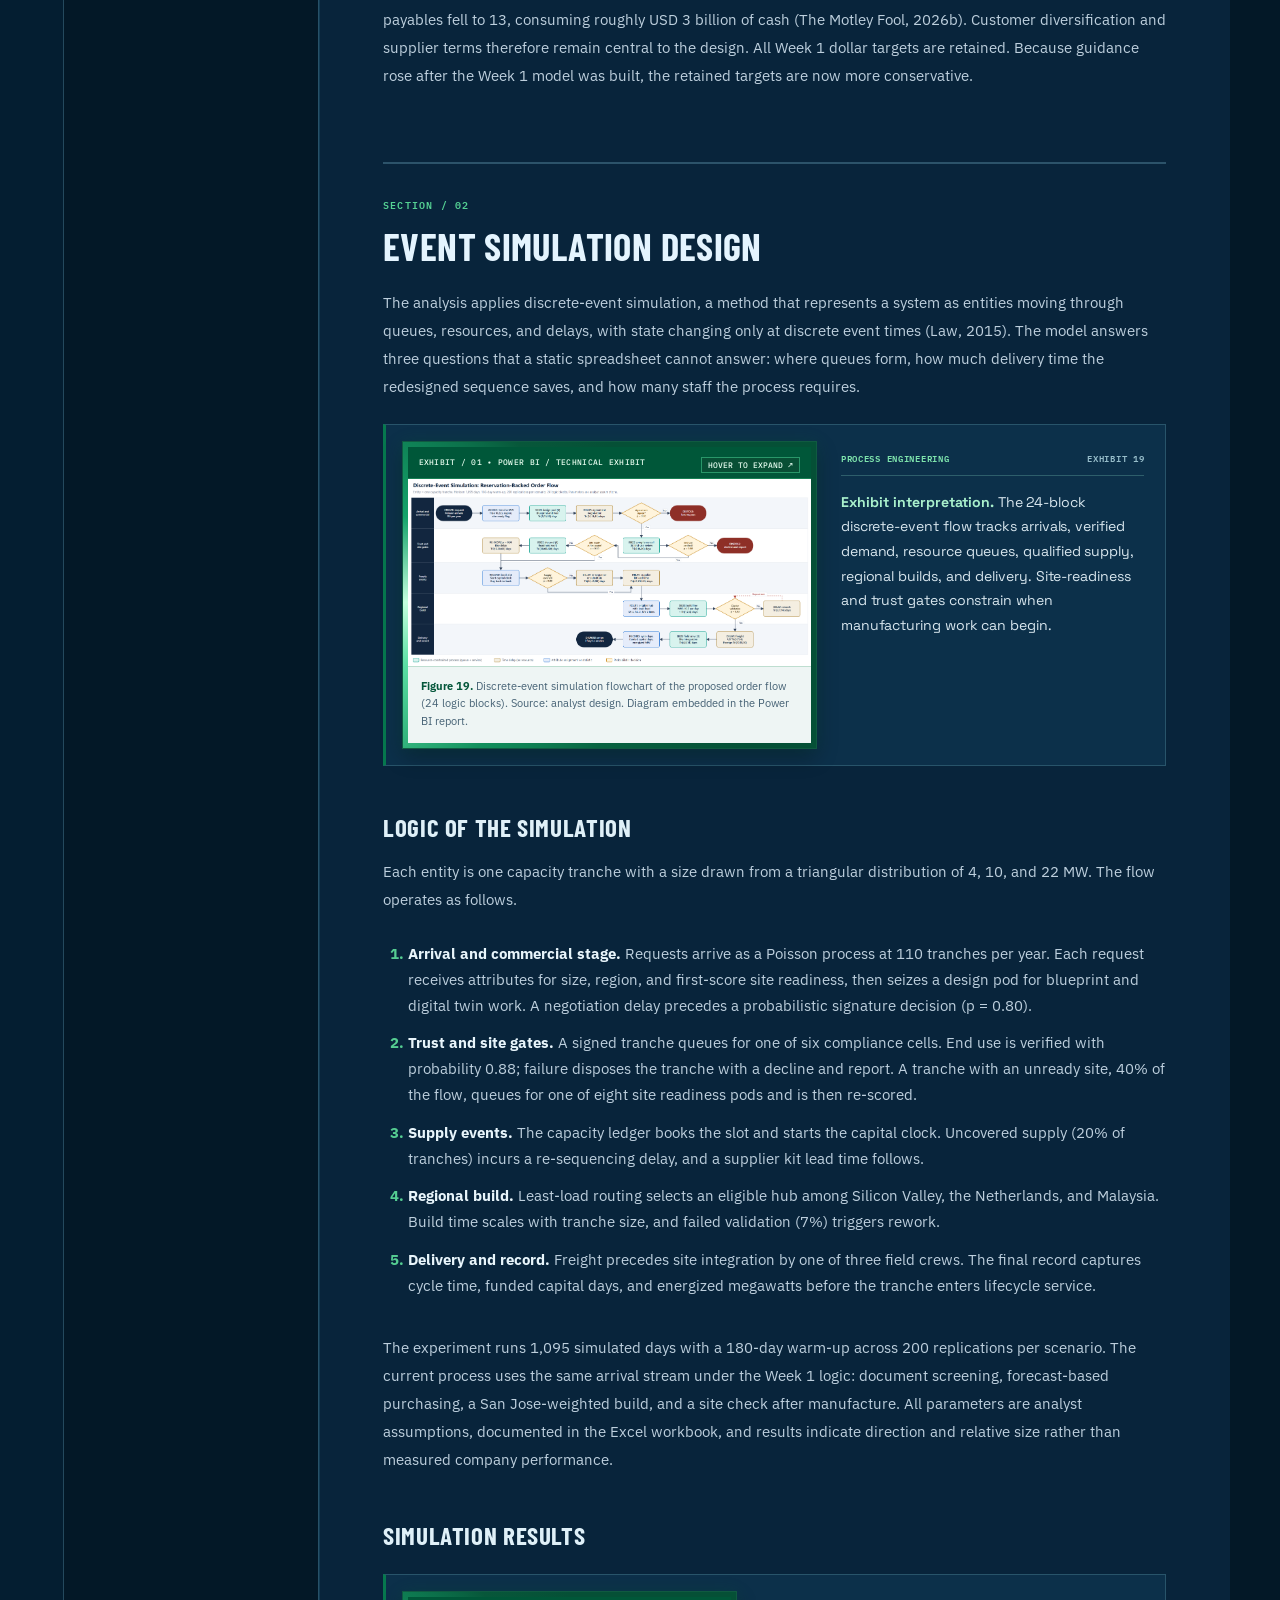
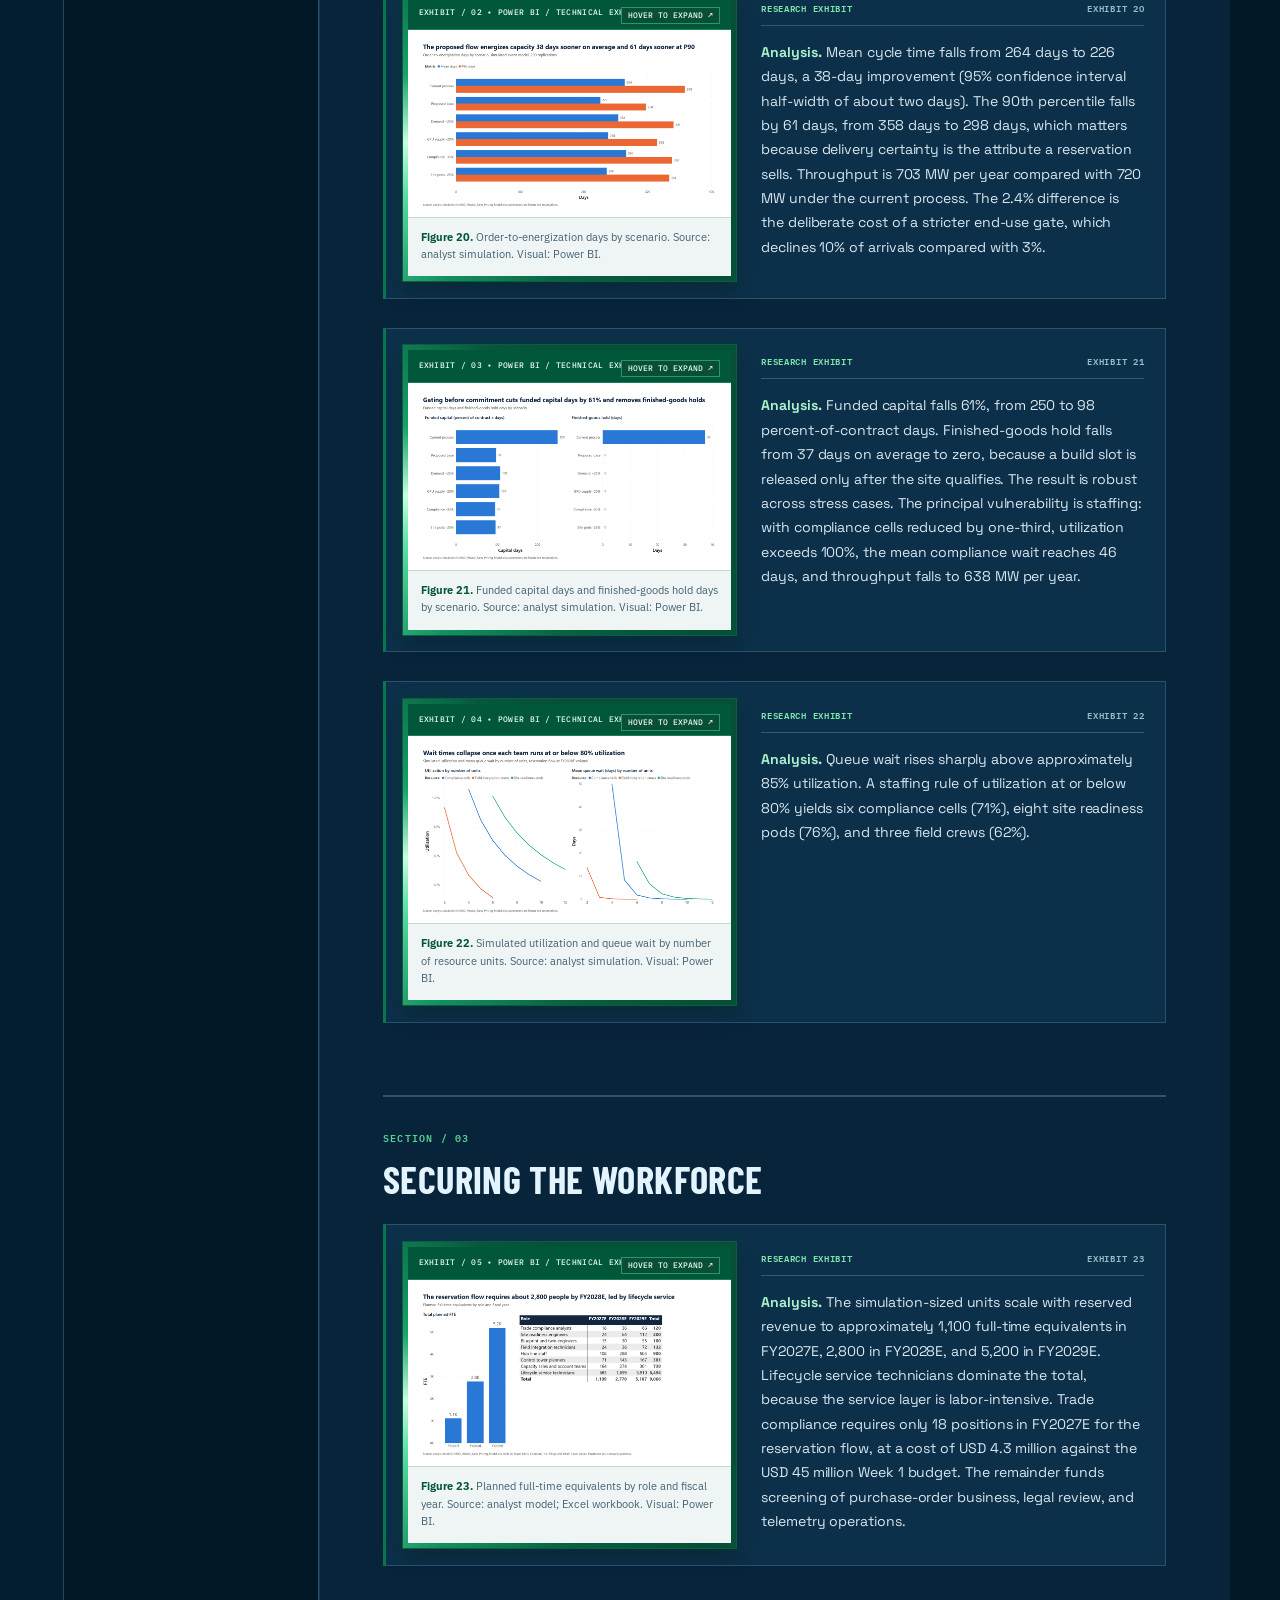
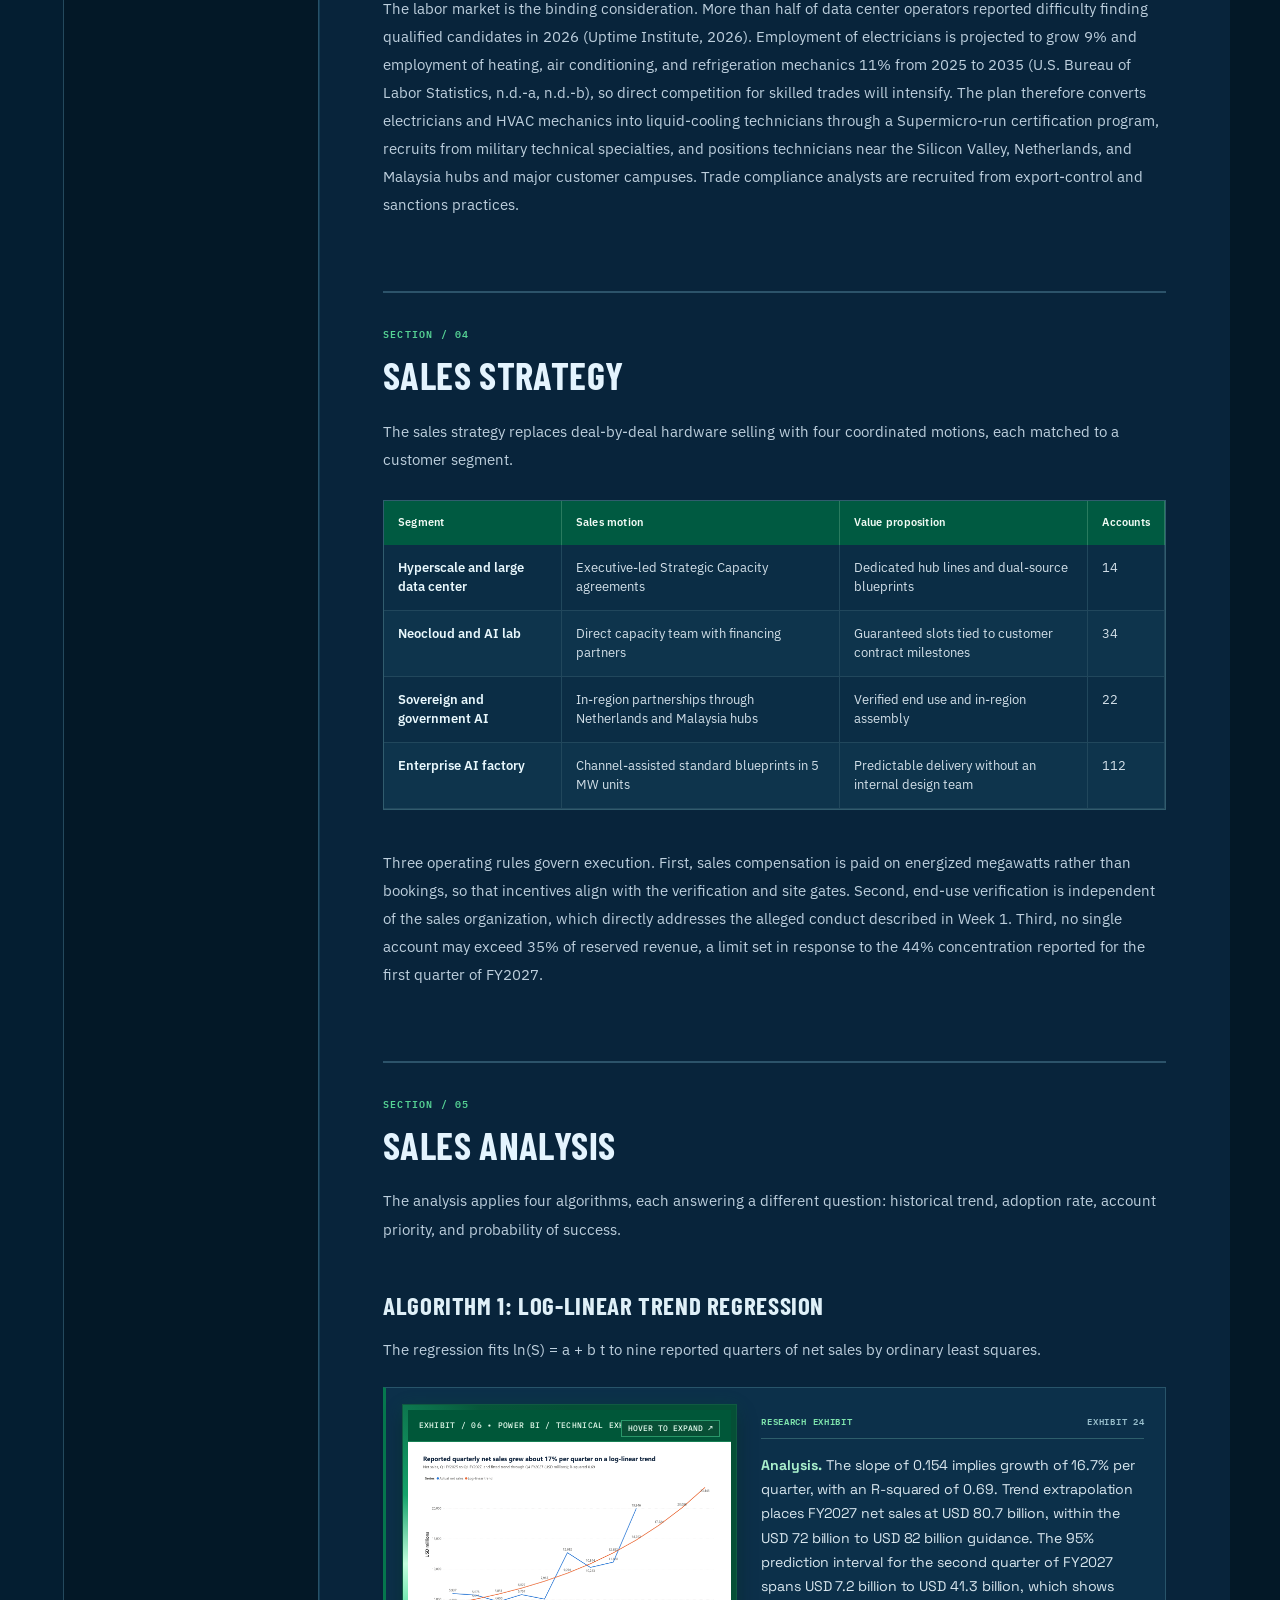
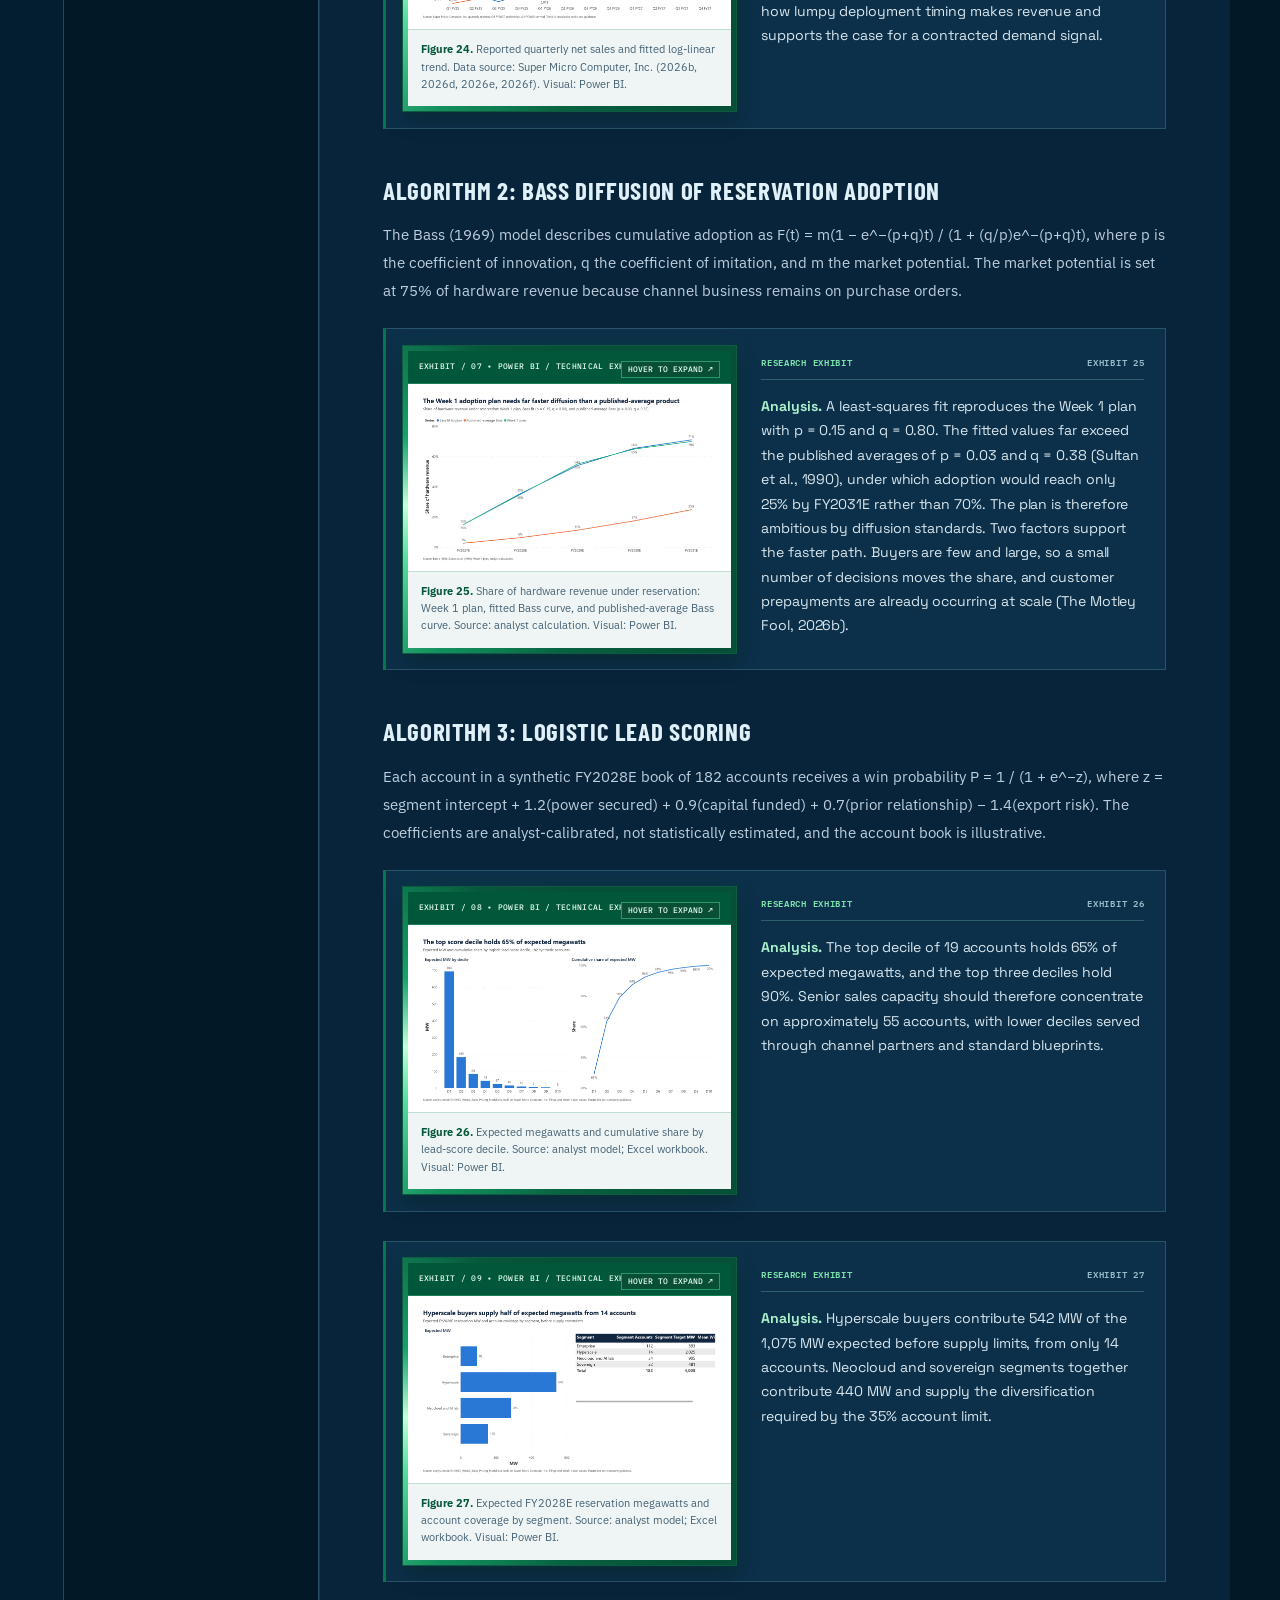
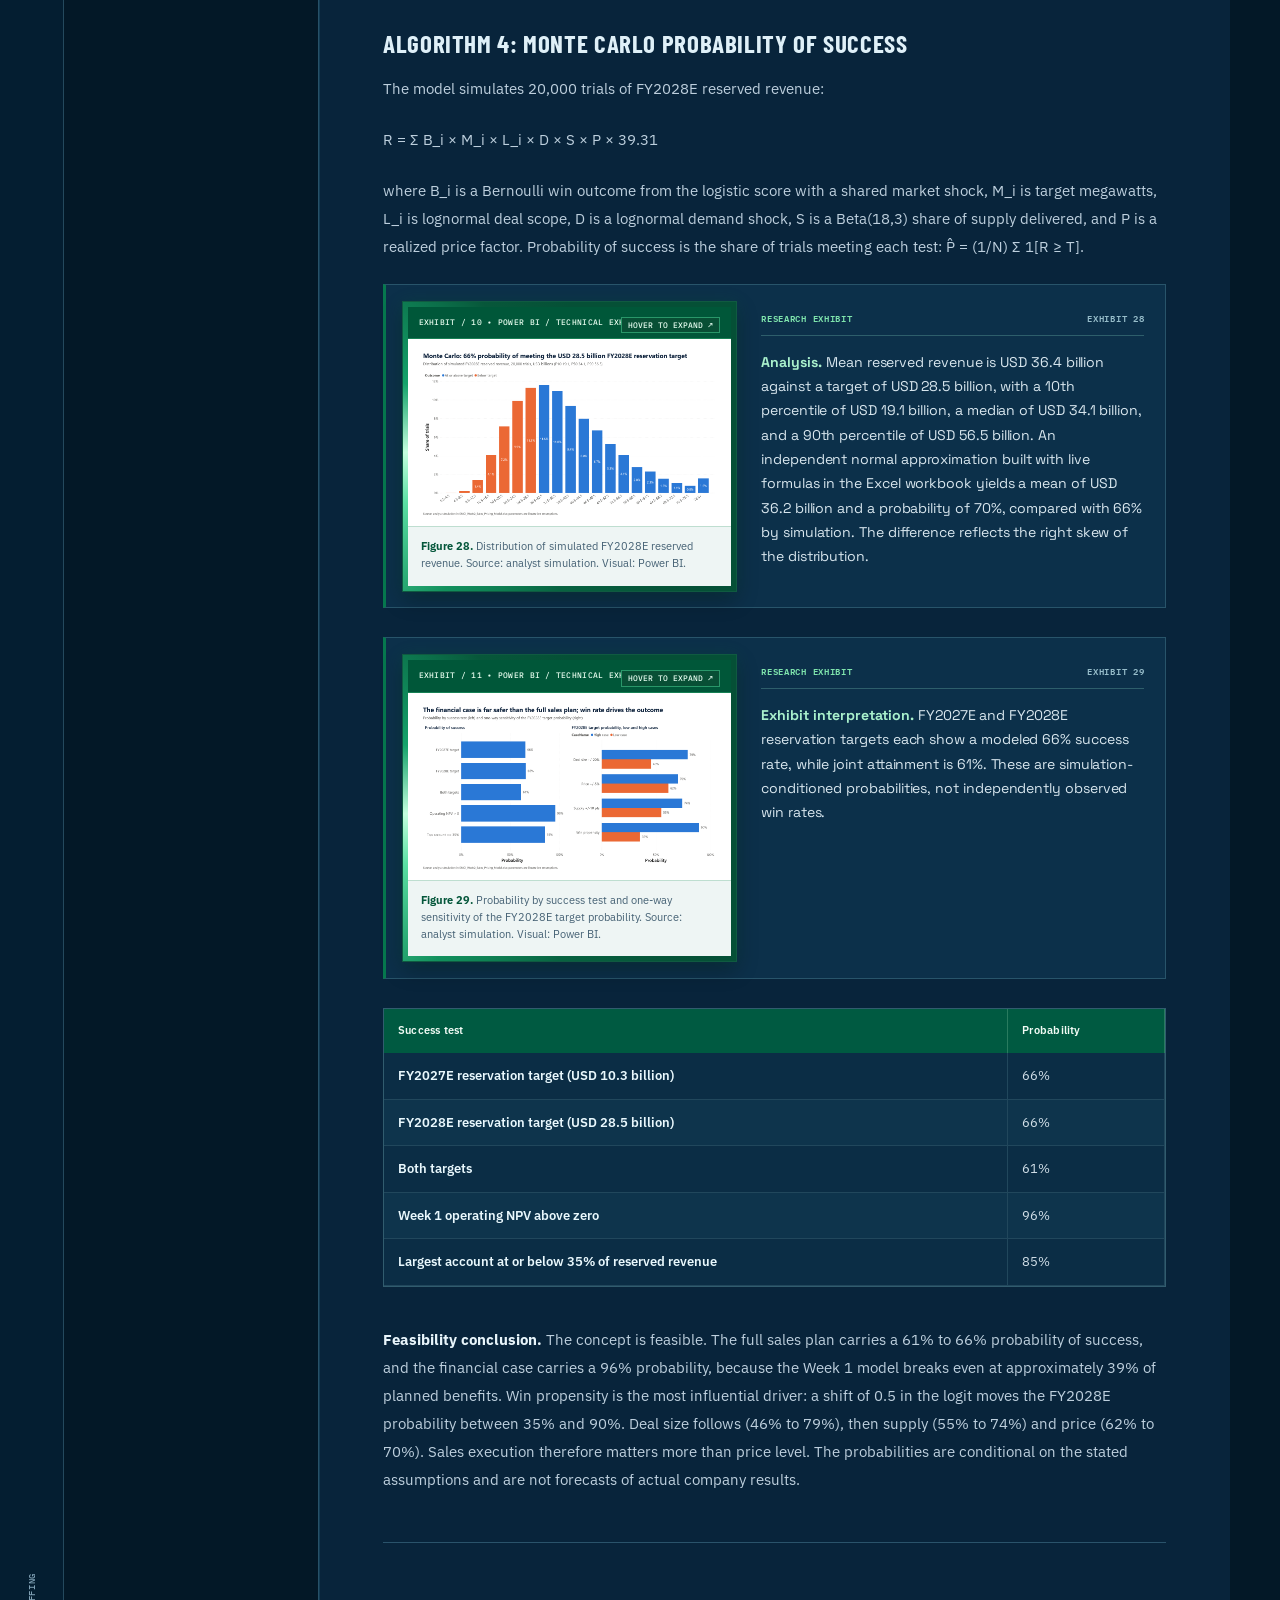
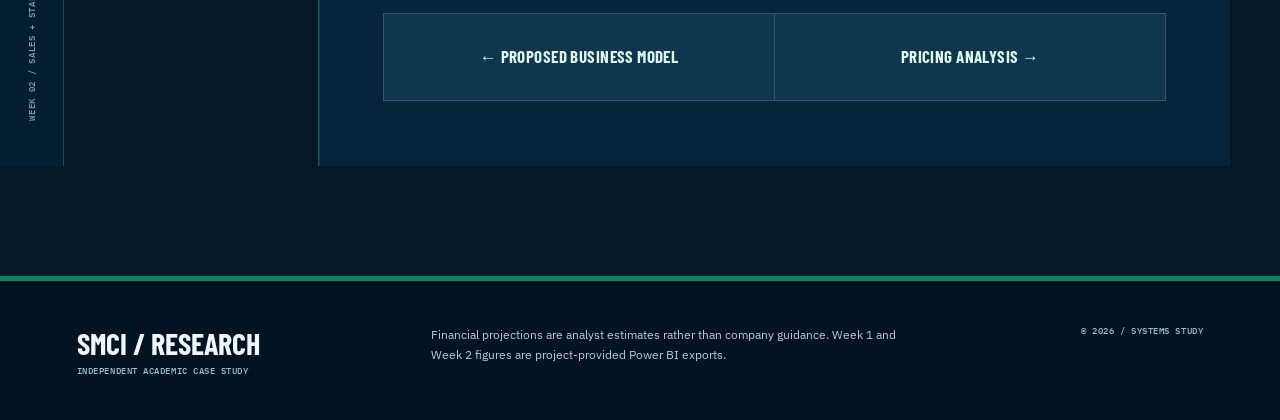
==== commit 3c254ee4: "Extend SMCI case study navigation to seven chapters" ====
--- a/business-process-analysis.html
+++ b/business-process-analysis.html
@@ -1,6 +1,6 @@
 <!doctype html><html lang="en"><head><meta charset="utf-8"><meta name="viewport" content="width=device-width,initial-scale=1"><meta name="description" content="SMCI Reservation-Backed AI Factory research and business process redesign"><title>Business Process Analysis | SMCI Process Transformation</title><link rel="stylesheet" href="style.css"></head><body class="chapter-process">
-<div class="meta-top"><span><span class="status-square"></span> OPERATIONS RESEARCH / INDEPENDENT STUDY</span><span>SUPER MICRO COMPUTER, INC. · NASDAQ: SMCI</span><span>FISCAL 2026—2031</span></div><header class="site-header"><div class="head-inner"><a class="brand" href="introduction.html" aria-label="SMCI research study home"><span class="brand-emblem"><span></span><span></span><span></span></span><span class="brand-type"><b>SMCI<span class="brand-slash">/</span>RESEARCH</b><small>AI INFRASTRUCTURE / SYSTEMS STUDY</small></span></a><nav aria-label="Primary navigation" class="nav"><a class="" href="introduction.html">Introduction</a><a class="" href="proposed-business-model.html">Proposed Business Model</a><a class="active" href="business-process-analysis.html">Business Process Analysis</a><a class="" href="pricing-analysis.html">Pricing Analysis</a><a class="" href="references.html">References</a></nav><div class="header-meta">DOCUMENT<br><strong>03 / 05</strong></div></div></header>
-<section class="hero"><div class="hero-layout"><div class="hero-copy"><div class="hero-index"><span class="crosshair">+</span>03 / OPERATIONS SIMULATION<span class="hero-index-rule"></span><span>SMCI / 2026</span></div><h1>Engineered<br><span>to deliver.</span></h1><p>A discrete-event analysis of delivery reliability, customer acquisition, workforce capacity, and the probability of the Reservation-Backed AI Factory achieving its targets.</p><div class="hero-status"><i></i>WEEK 02 / SALES + STAFFING<span class="hero-status-end">ANALYST ESTIMATES ≠ COMPANY GUIDANCE</span></div><div class="hero-cta"><a href="#content" class="read-link">EXPLORE THE ANALYSIS <span aria-hidden="true">↘</span></a><span>TECHNICAL REPORT / WEEK 02</span></div></div><div class="hero-art" aria-label="Decorative technical illustration"><div class="art-plate art-week2 art-week2-flow"><div class="art-hud"><span>DISCRETE EVENT ENVIRONMENT</span><span>SIM / 024</span></div><div class="tech-map"><div class="tech-row"><span>ARRIVAL</span><i>→</i><span>VERIFY</span><i>→</i><span>RESERVE</span></div><div class="tech-row mid"><span>SUPPLY</span><i>→</i><span>ASSEMBLY</span><i>→</i><span>QA</span></div><div class="tech-row"><span>SHIP</span><i>→</i><span>ENERGIZE</span><i>→</i><span>SERVICE</span></div></div><div class="tech-readout"><span>MONTE CARLO / FY2028E</span><strong>66<small>%</small></strong><span>TARGET ACHIEVEMENT</span></div><div class="art-bottom"><span class="art-alert good"></span> PROCESS RELIABILITY / QUEUE PERFORMANCE</div></div></div></div><div class="metric-rail"><div class="metric"><span class="metric-num">01</span><strong>24</strong><small>SIMULATION LOGIC BLOCKS</small></div><div class="metric"><span class="metric-num">02</span><strong>38D</strong><small>MEAN CYCLE IMPROVEMENT</small></div><div class="metric"><span class="metric-num">03</span><strong>61%</strong><small>BOTH SALES TARGETS</small></div><div class="metric"><span class="metric-num">04</span><strong>5,200</strong><small>FY2029E PLANNED FTE</small></div></div></section><div class="layout"><div class="chapter-rail"><span>SMCI / SYSTEMS TRANSFORMATION</span><b>03</b><span>WEEK 02 / SALES + STAFFING</span></div><aside class="sidebar"><div class="sidebar-index">03 <span>/ 05</span></div><div class="label">INDEX / BUSINESS PROCESS ANALYSIS</div><a href="#market-position-and-updated-evidence">Market Position and Updated Evidence</a><a href="#event-simulation-design">Event Simulation Design</a><a href="#logic-of-the-simulation">Logic of the Simulation</a><a href="#securing-the-workforce">Securing the Workforce</a><a href="#sales-strategy">Sales Strategy</a><a href="#sales-analysis">Sales Analysis</a><a href="#algorithm-1-loglinear-trend-regression">Algorithm 1: Log-Linear Trend Regression</a><a href="#algorithm-2-bass-diffusion-of-reservation-adoption">Algorithm 2: Bass Diffusion of Reservation Adoption</a><a href="#algorithm-3-logistic-lead-scoring">Algorithm 3: Logistic Lead Scoring</a><a href="#algorithm-4-monte-carlo-probability-of-success">Algorithm 4: Monte Carlo Probability of Success</a></aside><main class="page" id="content"><div class="document-head"><span>FIELD REPORT / 03 / BUSINESS PROCESS ANALYSIS</span><span>SUPER MICRO COMPUTER, INC. / WEEK 02</span></div><h1>Business Process Analysis</h1>
+<div class="meta-top"><span><span class="status-square"></span> OPERATIONS RESEARCH / INDEPENDENT STUDY</span><span>SUPER MICRO COMPUTER, INC. · NASDAQ: SMCI</span><span>FISCAL 2026—2031</span></div><header class="site-header"><div class="head-inner"><a class="brand" href="introduction.html" aria-label="SMCI research study home"><span class="brand-emblem"><span></span><span></span><span></span></span><span class="brand-type"><b>SMCI<span class="brand-slash">/</span>RESEARCH</b><small>AI INFRASTRUCTURE / SYSTEMS STUDY</small></span></a><nav aria-label="Primary navigation" class="nav"><a class="" href="introduction.html" >Introduction</a><a class="" href="proposed-business-model.html" >Proposed Business Model</a><a class="active" href="business-process-analysis.html" aria-current="page">Business Process Analysis</a><a class="" href="pricing-analysis.html" >Pricing Analysis</a><a class="" href="operation-analysis.html" >Operation Analysis</a><a class="" href="decision-analysis.html" >Decision Analysis</a><a class="" href="references.html" >References</a></nav><div class="header-meta">DOCUMENT<br><strong>03 / 07</strong></div></div></header>
+<section class="hero"><div class="hero-layout"><div class="hero-copy"><div class="hero-index"><span class="crosshair">+</span>03 / OPERATIONS SIMULATION<span class="hero-index-rule"></span><span>SMCI / 2026</span></div><h1>Engineered<br><span>to deliver.</span></h1><p>A discrete-event analysis of delivery reliability, customer acquisition, workforce capacity, and the probability of the Reservation-Backed AI Factory achieving its targets.</p><div class="hero-status"><i></i>WEEK 02 / SALES + STAFFING<span class="hero-status-end">ANALYST ESTIMATES ≠ COMPANY GUIDANCE</span></div><div class="hero-cta"><a href="#content" class="read-link">EXPLORE THE ANALYSIS <span aria-hidden="true">↘</span></a><span>TECHNICAL REPORT / WEEK 02</span></div></div><div class="hero-art" aria-label="Decorative technical illustration"><div class="art-plate art-week2 art-week2-flow"><div class="art-hud"><span>DISCRETE EVENT ENVIRONMENT</span><span>SIM / 024</span></div><div class="tech-map"><div class="tech-row"><span>ARRIVAL</span><i>→</i><span>VERIFY</span><i>→</i><span>RESERVE</span></div><div class="tech-row mid"><span>SUPPLY</span><i>→</i><span>ASSEMBLY</span><i>→</i><span>QA</span></div><div class="tech-row"><span>SHIP</span><i>→</i><span>ENERGIZE</span><i>→</i><span>SERVICE</span></div></div><div class="tech-readout"><span>MONTE CARLO / FY2028E</span><strong>66<small>%</small></strong><span>TARGET ACHIEVEMENT</span></div><div class="art-bottom"><span class="art-alert good"></span> PROCESS RELIABILITY / QUEUE PERFORMANCE</div></div></div></div><div class="metric-rail"><div class="metric"><span class="metric-num">01</span><strong>24</strong><small>SIMULATION LOGIC BLOCKS</small></div><div class="metric"><span class="metric-num">02</span><strong>38D</strong><small>MEAN CYCLE IMPROVEMENT</small></div><div class="metric"><span class="metric-num">03</span><strong>61%</strong><small>BOTH SALES TARGETS</small></div><div class="metric"><span class="metric-num">04</span><strong>5,200</strong><small>FY2029E PLANNED FTE</small></div></div></section><div class="layout"><div class="chapter-rail"><span>SMCI / SYSTEMS TRANSFORMATION</span><b>03</b><span>WEEK 02 / SALES + STAFFING</span></div><aside class="sidebar"><div class="sidebar-index">03 <span>/ 07</span></div><div class="label">INDEX / BUSINESS PROCESS ANALYSIS</div><a href="#market-position-and-updated-evidence">Market Position and Updated Evidence</a><a href="#event-simulation-design">Event Simulation Design</a><a href="#logic-of-the-simulation">Logic of the Simulation</a><a href="#securing-the-workforce">Securing the Workforce</a><a href="#sales-strategy">Sales Strategy</a><a href="#sales-analysis">Sales Analysis</a><a href="#algorithm-1-loglinear-trend-regression">Algorithm 1: Log-Linear Trend Regression</a><a href="#algorithm-2-bass-diffusion-of-reservation-adoption">Algorithm 2: Bass Diffusion of Reservation Adoption</a><a href="#algorithm-3-logistic-lead-scoring">Algorithm 3: Logistic Lead Scoring</a><a href="#algorithm-4-monte-carlo-probability-of-success">Algorithm 4: Monte Carlo Probability of Success</a></aside><main class="page" id="content"><div class="document-head"><span>FIELD REPORT / 03 / BUSINESS PROCESS ANALYSIS</span><span>SUPER MICRO COMPUTER, INC. / WEEK 02</span></div><h1>Business Process Analysis</h1>
 <h2 id="market-position-and-updated-evidence">Market Position and Updated Evidence</h2>
 <p>Supermicro held 9.5% of worldwide server revenue in the fourth quarter of calendar 2025, behind Dell at 10% and ahead of the other named vendors (Network World, 2026). The market position is strong but contested, and share is exposed to direct competition from Dell and from original design manufacturers.</p>
 <p>Results published after the Week 1 analysis materially strengthen the case for the Reservation-Backed AI Factory. Preliminary first-quarter FY2027 net sales reached USD 19.9 billion, and FY2027 guidance rose to USD 72 billion to USD 82 billion (Super Micro Computer, Inc., 2026d). Management reported that large deployments frequently require deposits and milestone billing, that deferred revenue rose by about USD 3.1 billion during the quarter, and that the cash conversion cycle improved from 149 days to 97 days (The Motley Fool, 2026b). The disclosures indicate that Supermicro has begun moving toward the proposed commercial terms on an informal, deal-by-deal basis. The proposed model formalizes that movement and adds what the disclosures do not describe: verification before commitment, a site readiness gate, a capacity ledger, and a recurring service layer.</p>
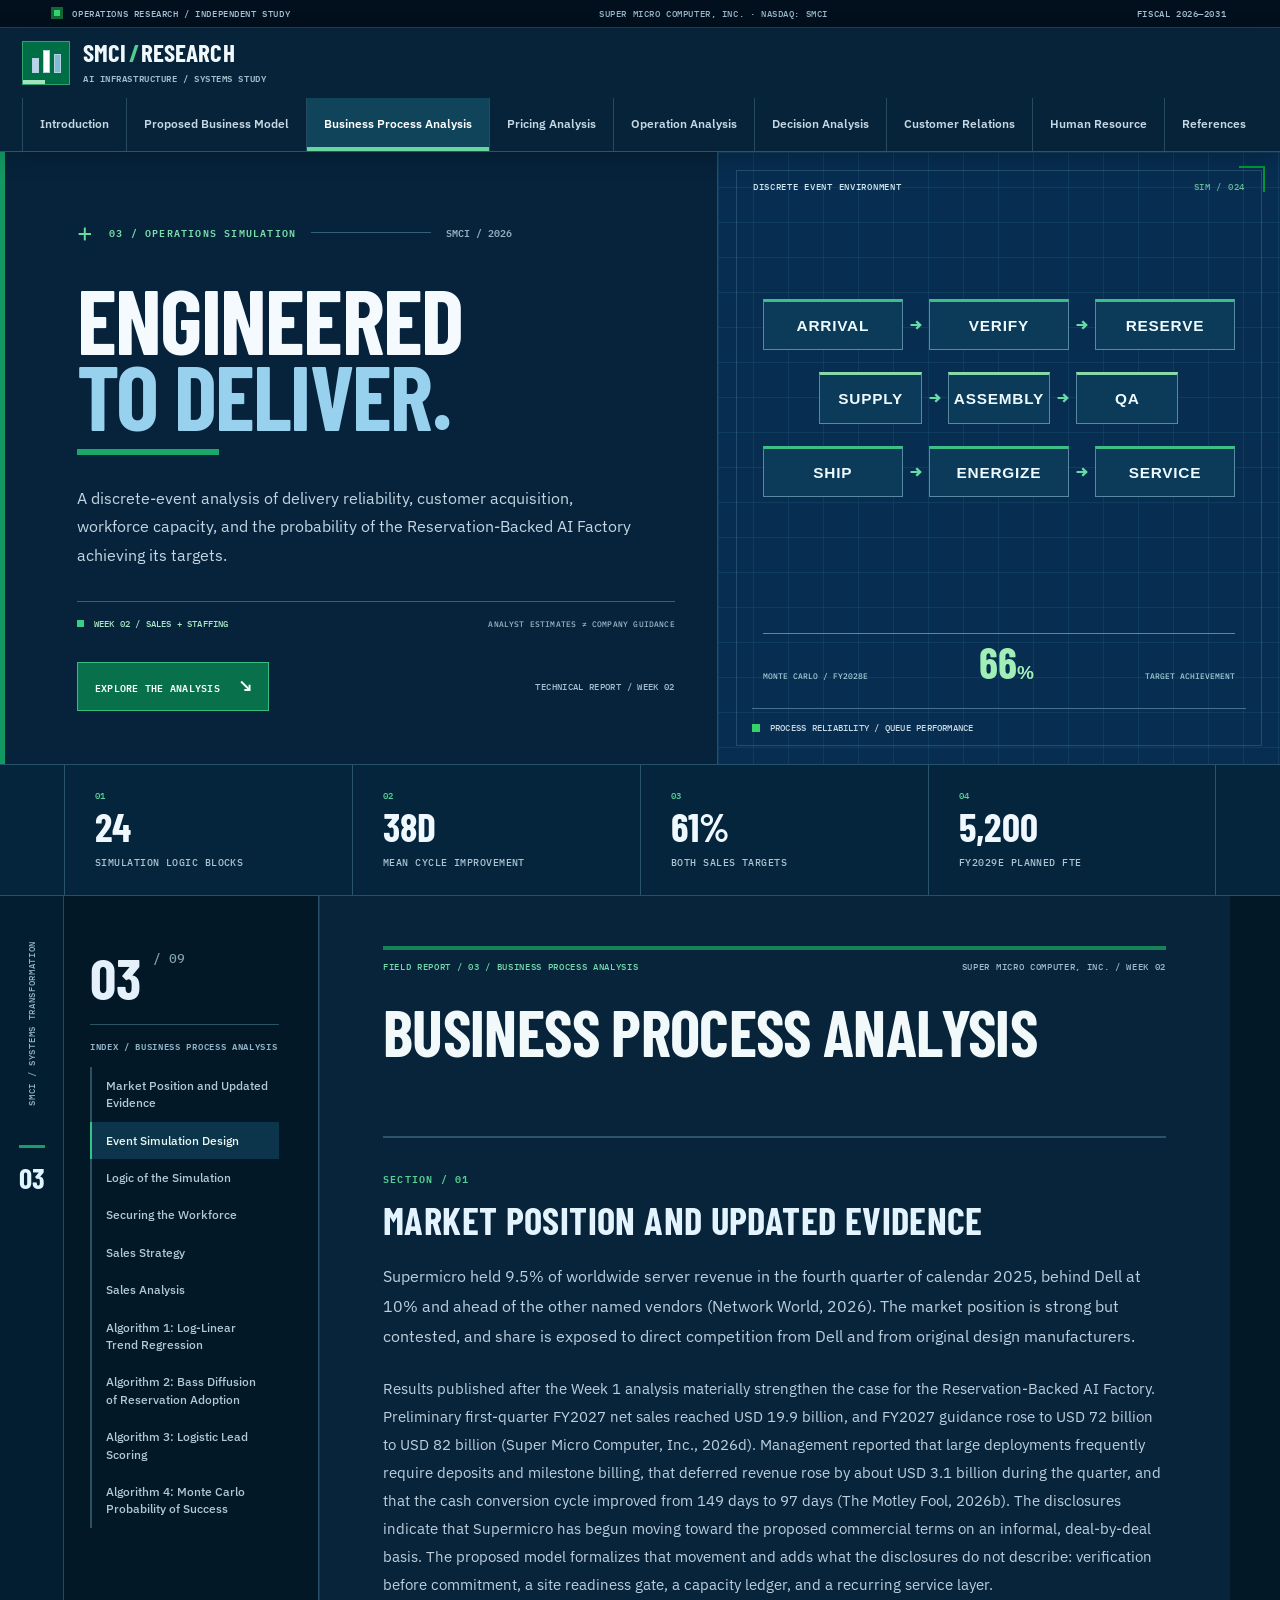
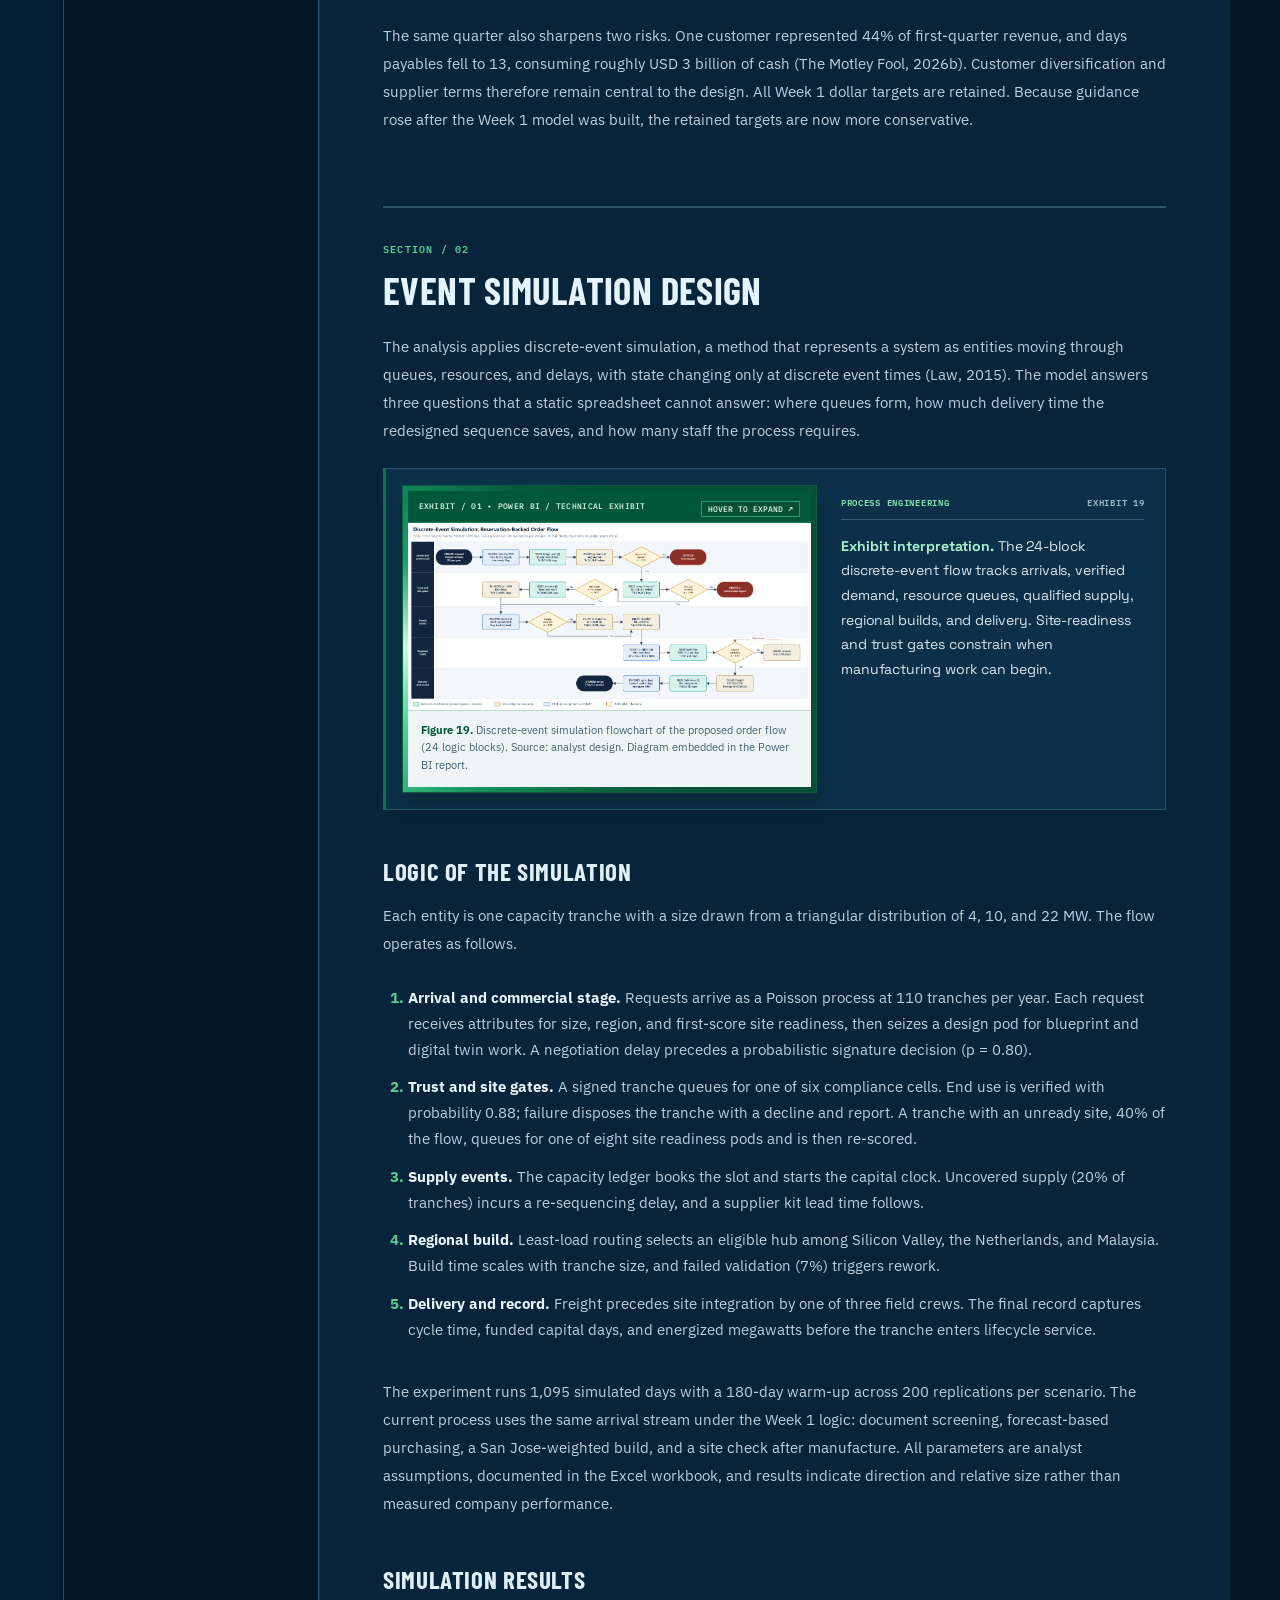
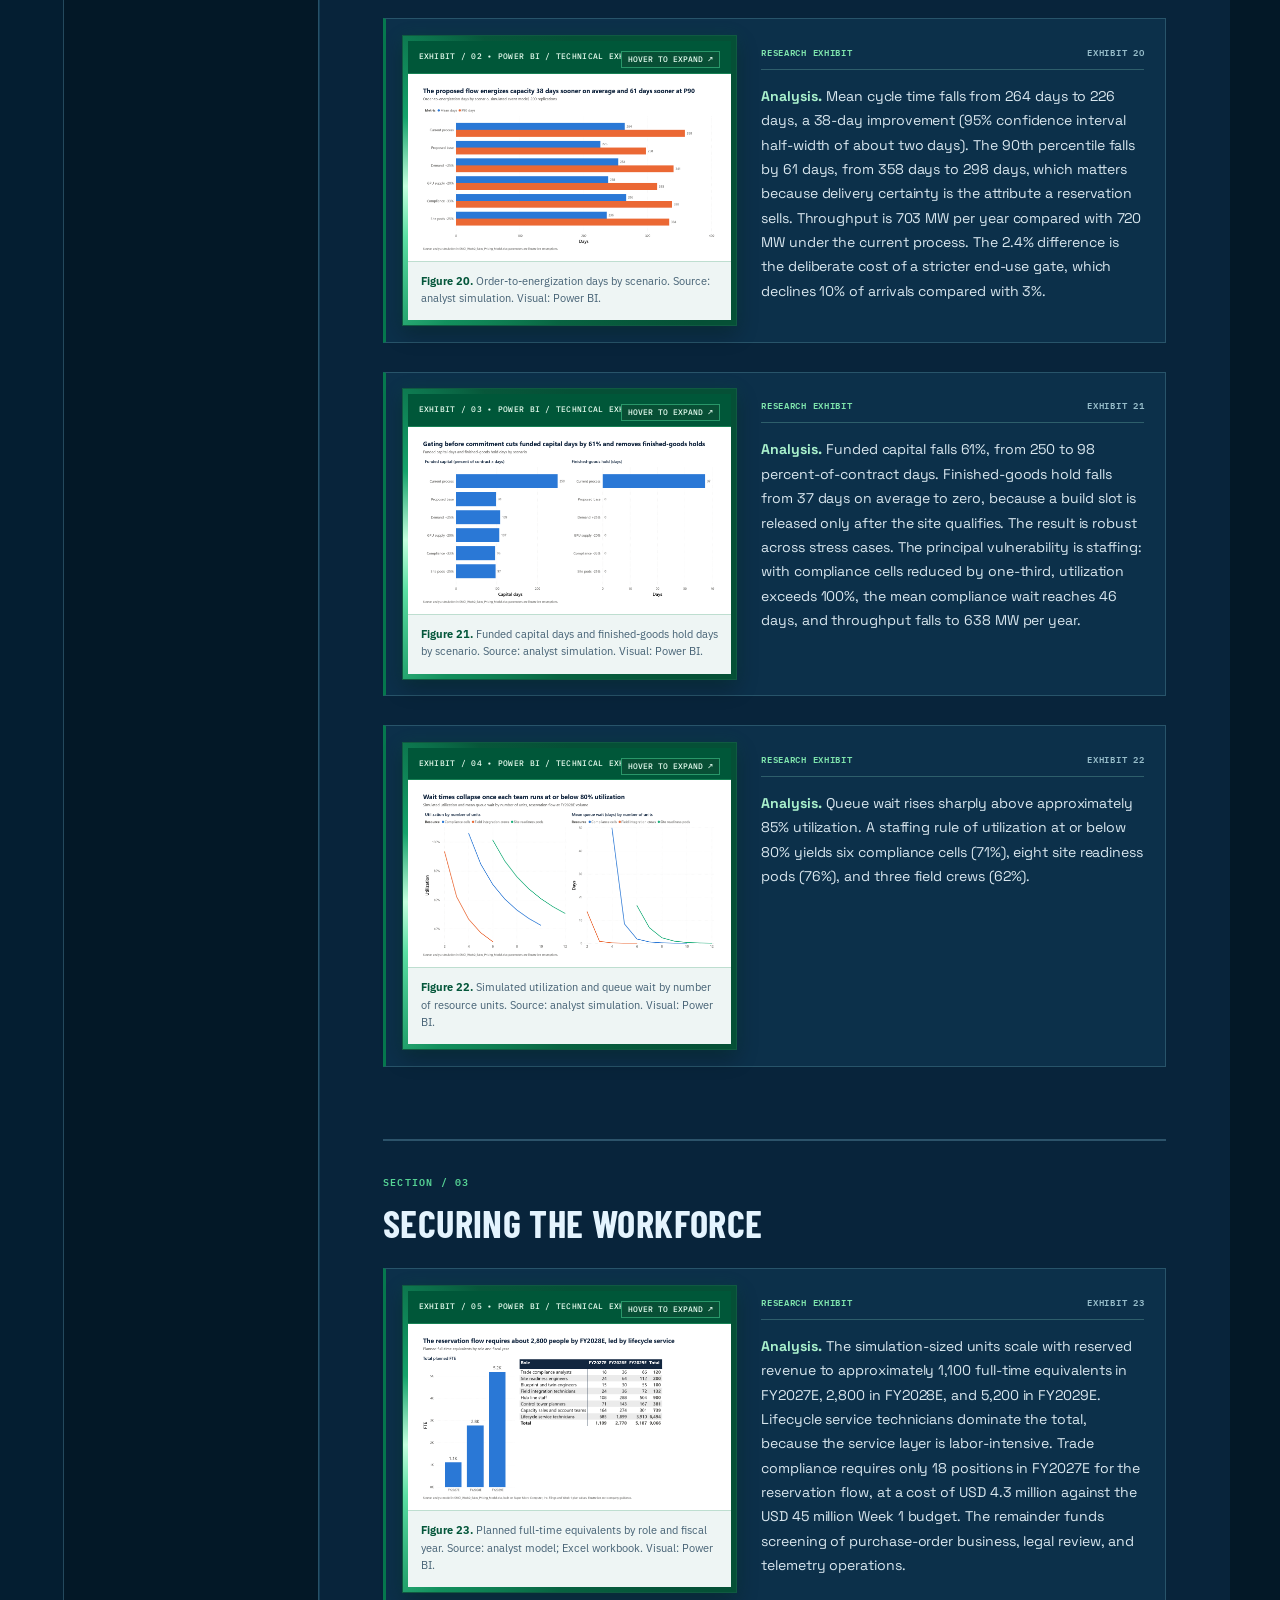
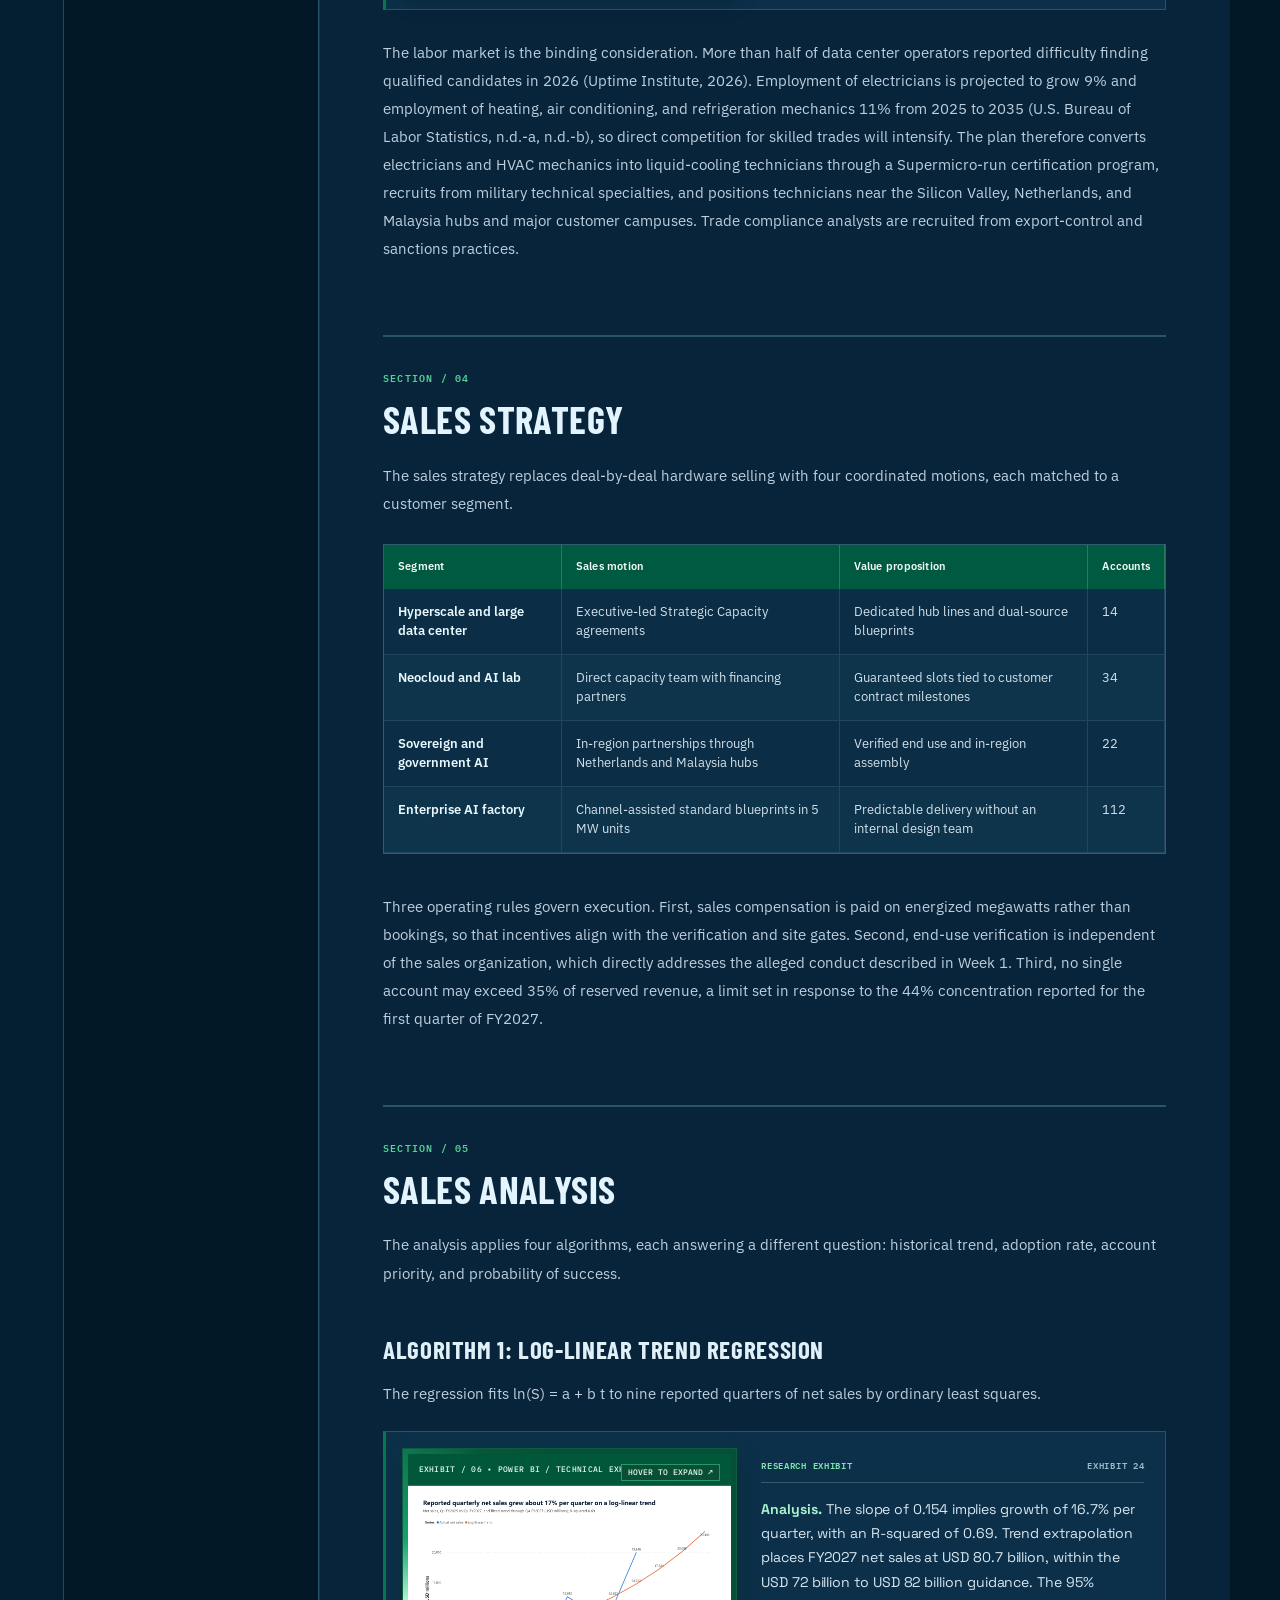
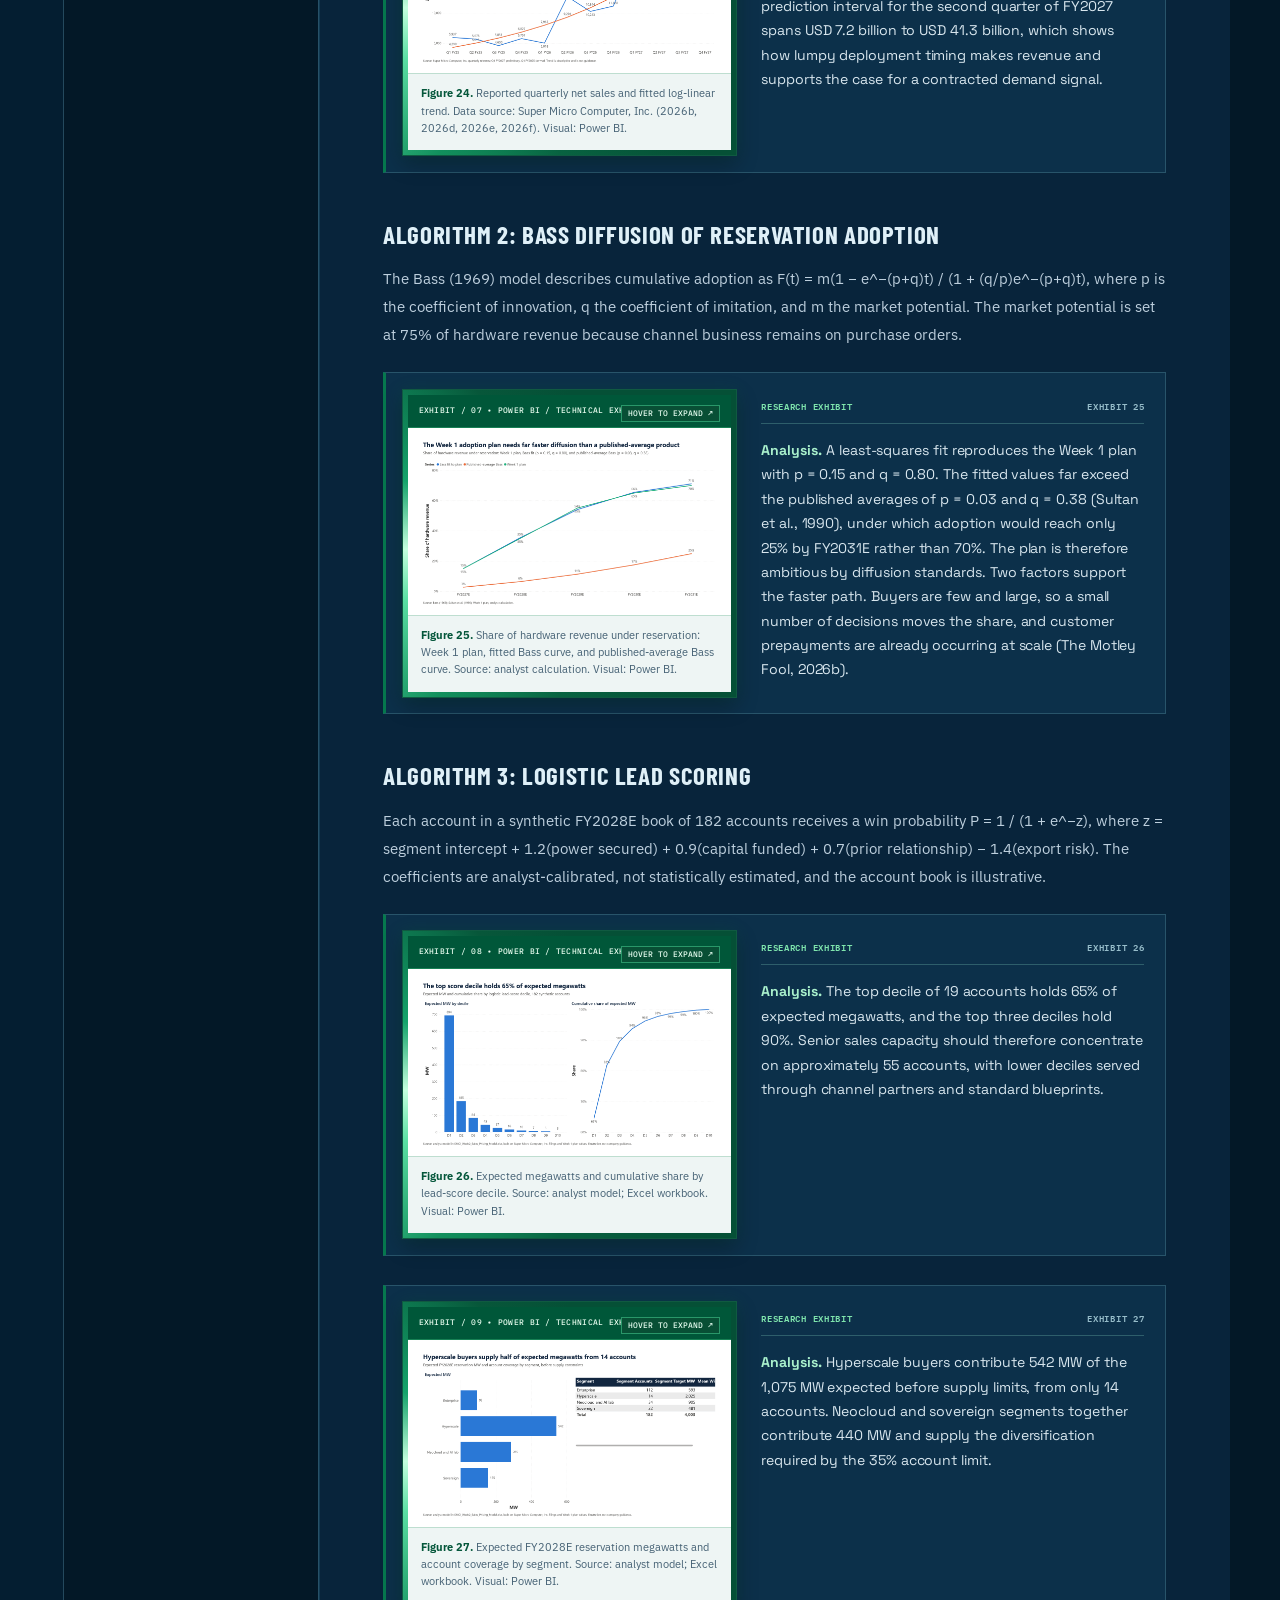
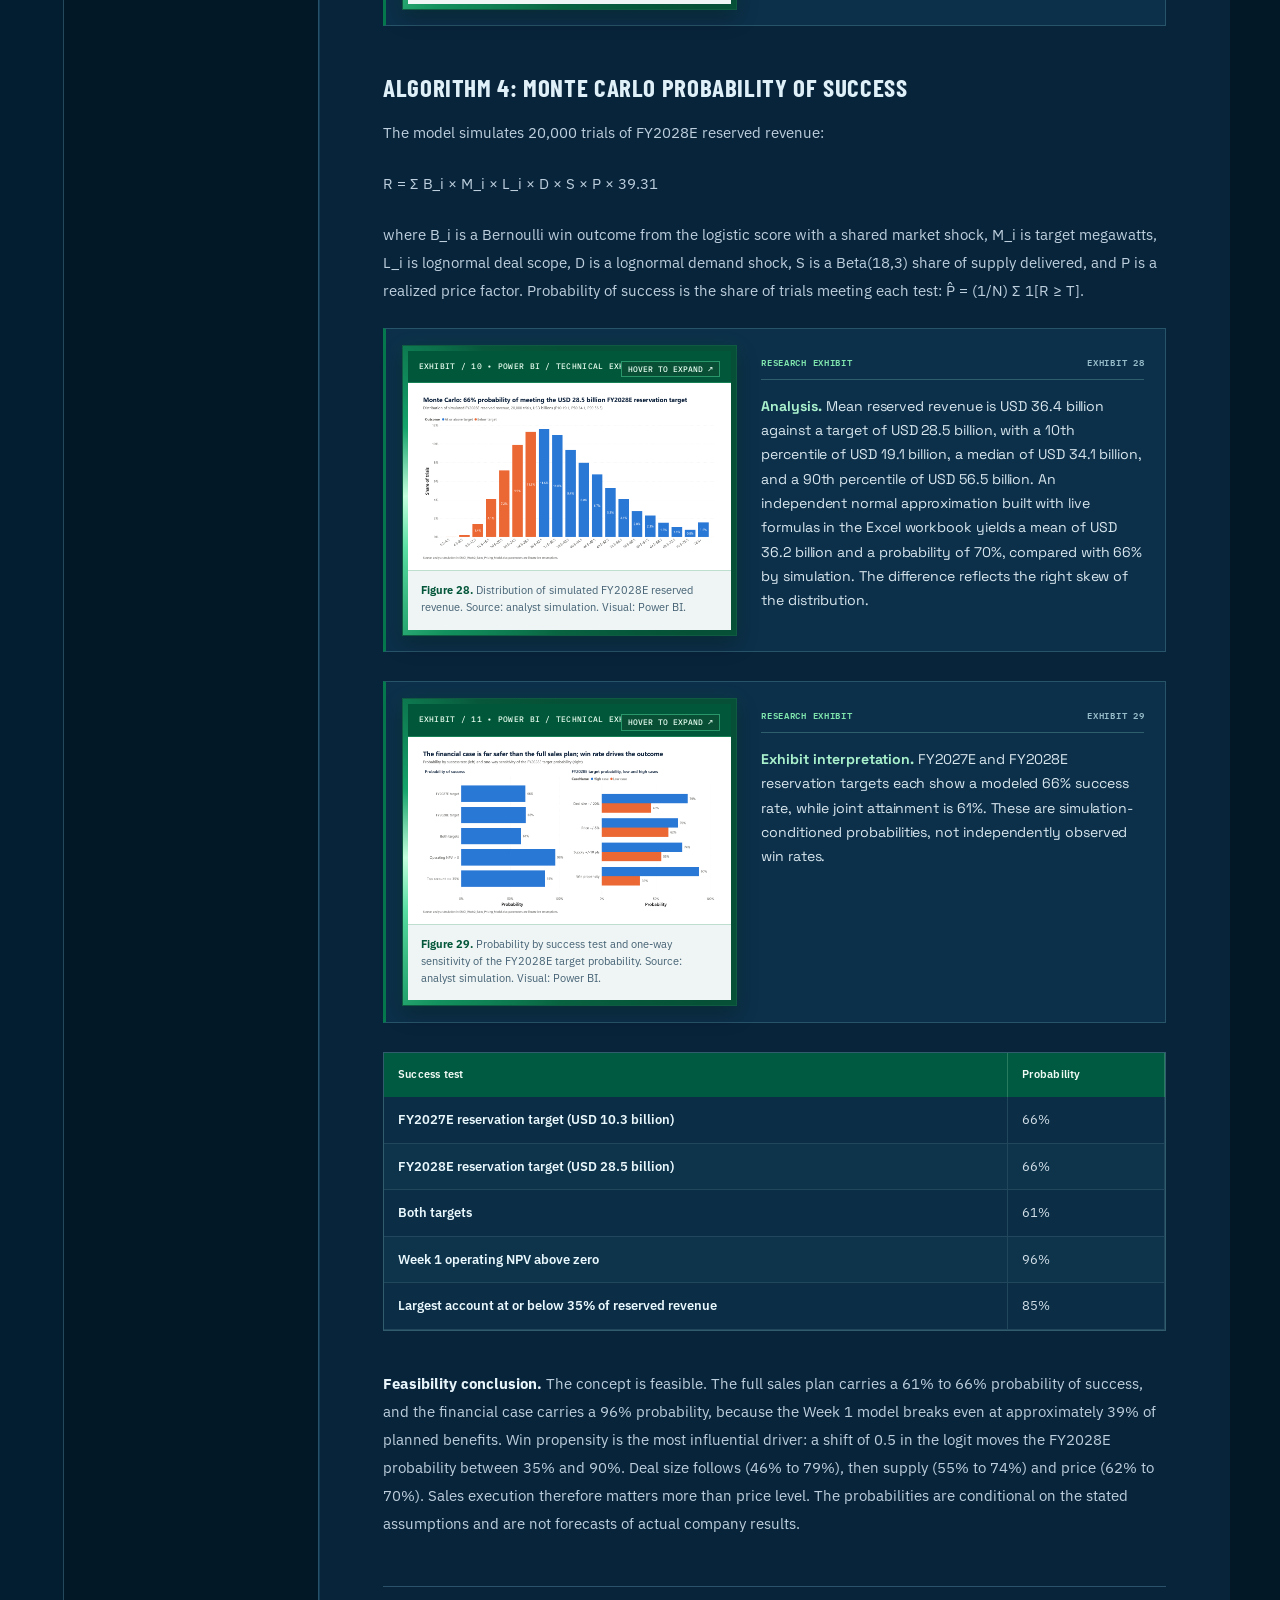
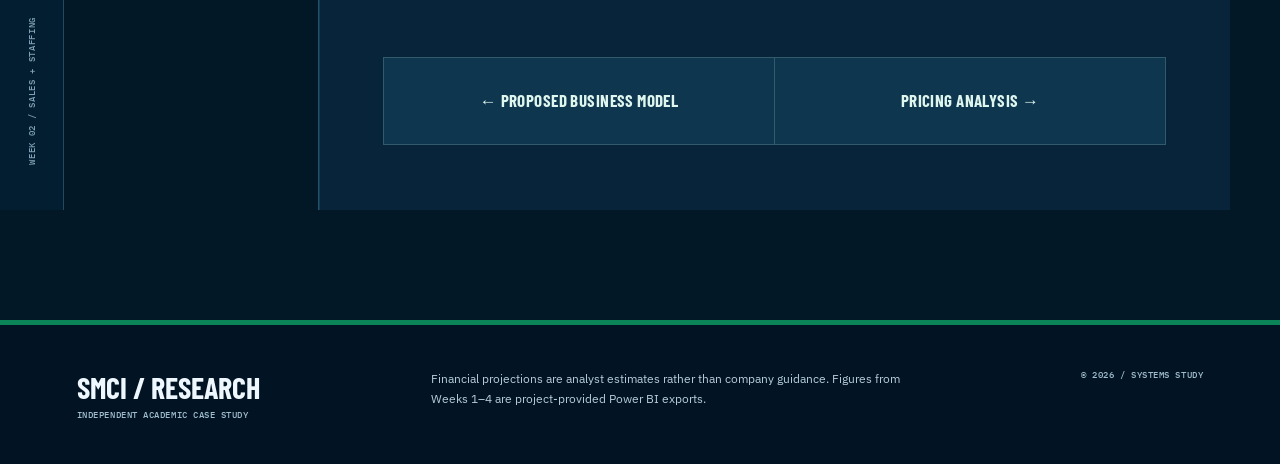
==== commit f81a1bee: "Finalize nine-chapter SMCI navigation" ====
--- a/business-process-analysis.html
+++ b/business-process-analysis.html
@@ -1,6 +1,6 @@
 <!doctype html><html lang="en"><head><meta charset="utf-8"><meta name="viewport" content="width=device-width,initial-scale=1"><meta name="description" content="SMCI Reservation-Backed AI Factory research and business process redesign"><title>Business Process Analysis | SMCI Process Transformation</title><link rel="stylesheet" href="style.css"></head><body class="chapter-process">
-<div class="meta-top"><span><span class="status-square"></span> OPERATIONS RESEARCH / INDEPENDENT STUDY</span><span>SUPER MICRO COMPUTER, INC. · NASDAQ: SMCI</span><span>FISCAL 2026—2031</span></div><header class="site-header"><div class="head-inner"><a class="brand" href="introduction.html" aria-label="SMCI research study home"><span class="brand-emblem"><span></span><span></span><span></span></span><span class="brand-type"><b>SMCI<span class="brand-slash">/</span>RESEARCH</b><small>AI INFRASTRUCTURE / SYSTEMS STUDY</small></span></a><nav aria-label="Primary navigation" class="nav"><a class="" href="introduction.html" >Introduction</a><a class="" href="proposed-business-model.html" >Proposed Business Model</a><a class="active" href="business-process-analysis.html" aria-current="page">Business Process Analysis</a><a class="" href="pricing-analysis.html" >Pricing Analysis</a><a class="" href="operation-analysis.html" >Operation Analysis</a><a class="" href="decision-analysis.html" >Decision Analysis</a><a class="" href="references.html" >References</a></nav><div class="header-meta">DOCUMENT<br><strong>03 / 07</strong></div></div></header>
-<section class="hero"><div class="hero-layout"><div class="hero-copy"><div class="hero-index"><span class="crosshair">+</span>03 / OPERATIONS SIMULATION<span class="hero-index-rule"></span><span>SMCI / 2026</span></div><h1>Engineered<br><span>to deliver.</span></h1><p>A discrete-event analysis of delivery reliability, customer acquisition, workforce capacity, and the probability of the Reservation-Backed AI Factory achieving its targets.</p><div class="hero-status"><i></i>WEEK 02 / SALES + STAFFING<span class="hero-status-end">ANALYST ESTIMATES ≠ COMPANY GUIDANCE</span></div><div class="hero-cta"><a href="#content" class="read-link">EXPLORE THE ANALYSIS <span aria-hidden="true">↘</span></a><span>TECHNICAL REPORT / WEEK 02</span></div></div><div class="hero-art" aria-label="Decorative technical illustration"><div class="art-plate art-week2 art-week2-flow"><div class="art-hud"><span>DISCRETE EVENT ENVIRONMENT</span><span>SIM / 024</span></div><div class="tech-map"><div class="tech-row"><span>ARRIVAL</span><i>→</i><span>VERIFY</span><i>→</i><span>RESERVE</span></div><div class="tech-row mid"><span>SUPPLY</span><i>→</i><span>ASSEMBLY</span><i>→</i><span>QA</span></div><div class="tech-row"><span>SHIP</span><i>→</i><span>ENERGIZE</span><i>→</i><span>SERVICE</span></div></div><div class="tech-readout"><span>MONTE CARLO / FY2028E</span><strong>66<small>%</small></strong><span>TARGET ACHIEVEMENT</span></div><div class="art-bottom"><span class="art-alert good"></span> PROCESS RELIABILITY / QUEUE PERFORMANCE</div></div></div></div><div class="metric-rail"><div class="metric"><span class="metric-num">01</span><strong>24</strong><small>SIMULATION LOGIC BLOCKS</small></div><div class="metric"><span class="metric-num">02</span><strong>38D</strong><small>MEAN CYCLE IMPROVEMENT</small></div><div class="metric"><span class="metric-num">03</span><strong>61%</strong><small>BOTH SALES TARGETS</small></div><div class="metric"><span class="metric-num">04</span><strong>5,200</strong><small>FY2029E PLANNED FTE</small></div></div></section><div class="layout"><div class="chapter-rail"><span>SMCI / SYSTEMS TRANSFORMATION</span><b>03</b><span>WEEK 02 / SALES + STAFFING</span></div><aside class="sidebar"><div class="sidebar-index">03 <span>/ 07</span></div><div class="label">INDEX / BUSINESS PROCESS ANALYSIS</div><a href="#market-position-and-updated-evidence">Market Position and Updated Evidence</a><a href="#event-simulation-design">Event Simulation Design</a><a href="#logic-of-the-simulation">Logic of the Simulation</a><a href="#securing-the-workforce">Securing the Workforce</a><a href="#sales-strategy">Sales Strategy</a><a href="#sales-analysis">Sales Analysis</a><a href="#algorithm-1-loglinear-trend-regression">Algorithm 1: Log-Linear Trend Regression</a><a href="#algorithm-2-bass-diffusion-of-reservation-adoption">Algorithm 2: Bass Diffusion of Reservation Adoption</a><a href="#algorithm-3-logistic-lead-scoring">Algorithm 3: Logistic Lead Scoring</a><a href="#algorithm-4-monte-carlo-probability-of-success">Algorithm 4: Monte Carlo Probability of Success</a></aside><main class="page" id="content"><div class="document-head"><span>FIELD REPORT / 03 / BUSINESS PROCESS ANALYSIS</span><span>SUPER MICRO COMPUTER, INC. / WEEK 02</span></div><h1>Business Process Analysis</h1>
+<div class="meta-top"><span><span class="status-square"></span> OPERATIONS RESEARCH / INDEPENDENT STUDY</span><span>SUPER MICRO COMPUTER, INC. · NASDAQ: SMCI</span><span>FISCAL 2026—2031</span></div><header class="site-header"><div class="head-inner"><a class="brand" href="introduction.html" aria-label="SMCI research study home"><span class="brand-emblem"><span></span><span></span><span></span></span><span class="brand-type"><b>SMCI<span class="brand-slash">/</span>RESEARCH</b><small>AI INFRASTRUCTURE / SYSTEMS STUDY</small></span></a><nav aria-label="Primary navigation" class="nav"><a class="" href="introduction.html">Introduction</a><a class="" href="proposed-business-model.html">Proposed Business Model</a><a class="active" href="business-process-analysis.html" aria-current="page">Business Process Analysis</a><a class="" href="pricing-analysis.html">Pricing Analysis</a><a class="" href="operation-analysis.html">Operation Analysis</a><a class="" href="decision-analysis.html">Decision Analysis</a><a class="" href="customer-relations.html">Customer Relations</a><a class="" href="human-resource.html">Human Resource</a><a class="" href="references.html">References</a></nav><div class="header-meta">DOCUMENT<br><strong>03 / 09</strong></div></div></header>
+<section class="hero"><div class="hero-layout"><div class="hero-copy"><div class="hero-index"><span class="crosshair">+</span>03 / OPERATIONS SIMULATION<span class="hero-index-rule"></span><span>SMCI / 2026</span></div><h1>Engineered<br><span>to deliver.</span></h1><p>A discrete-event analysis of delivery reliability, customer acquisition, workforce capacity, and the probability of the Reservation-Backed AI Factory achieving its targets.</p><div class="hero-status"><i></i>WEEK 02 / SALES + STAFFING<span class="hero-status-end">ANALYST ESTIMATES ≠ COMPANY GUIDANCE</span></div><div class="hero-cta"><a href="#content" class="read-link">EXPLORE THE ANALYSIS <span aria-hidden="true">↘</span></a><span>TECHNICAL REPORT / WEEK 02</span></div></div><div class="hero-art" aria-label="Decorative technical illustration"><div class="art-plate art-week2 art-week2-flow"><div class="art-hud"><span>DISCRETE EVENT ENVIRONMENT</span><span>SIM / 024</span></div><div class="tech-map"><div class="tech-row"><span>ARRIVAL</span><i>→</i><span>VERIFY</span><i>→</i><span>RESERVE</span></div><div class="tech-row mid"><span>SUPPLY</span><i>→</i><span>ASSEMBLY</span><i>→</i><span>QA</span></div><div class="tech-row"><span>SHIP</span><i>→</i><span>ENERGIZE</span><i>→</i><span>SERVICE</span></div></div><div class="tech-readout"><span>MONTE CARLO / FY2028E</span><strong>66<small>%</small></strong><span>TARGET ACHIEVEMENT</span></div><div class="art-bottom"><span class="art-alert good"></span> PROCESS RELIABILITY / QUEUE PERFORMANCE</div></div></div></div><div class="metric-rail"><div class="metric"><span class="metric-num">01</span><strong>24</strong><small>SIMULATION LOGIC BLOCKS</small></div><div class="metric"><span class="metric-num">02</span><strong>38D</strong><small>MEAN CYCLE IMPROVEMENT</small></div><div class="metric"><span class="metric-num">03</span><strong>61%</strong><small>BOTH SALES TARGETS</small></div><div class="metric"><span class="metric-num">04</span><strong>5,200</strong><small>FY2029E PLANNED FTE</small></div></div></section><div class="layout"><div class="chapter-rail"><span>SMCI / SYSTEMS TRANSFORMATION</span><b>03</b><span>WEEK 02 / SALES + STAFFING</span></div><aside class="sidebar"><div class="sidebar-index">03 <span>/ 09</span></div><div class="label">INDEX / BUSINESS PROCESS ANALYSIS</div><a href="#market-position-and-updated-evidence">Market Position and Updated Evidence</a><a href="#event-simulation-design">Event Simulation Design</a><a href="#logic-of-the-simulation">Logic of the Simulation</a><a href="#securing-the-workforce">Securing the Workforce</a><a href="#sales-strategy">Sales Strategy</a><a href="#sales-analysis">Sales Analysis</a><a href="#algorithm-1-loglinear-trend-regression">Algorithm 1: Log-Linear Trend Regression</a><a href="#algorithm-2-bass-diffusion-of-reservation-adoption">Algorithm 2: Bass Diffusion of Reservation Adoption</a><a href="#algorithm-3-logistic-lead-scoring">Algorithm 3: Logistic Lead Scoring</a><a href="#algorithm-4-monte-carlo-probability-of-success">Algorithm 4: Monte Carlo Probability of Success</a></aside><main class="page" id="content"><div class="document-head"><span>FIELD REPORT / 03 / BUSINESS PROCESS ANALYSIS</span><span>SUPER MICRO COMPUTER, INC. / WEEK 02</span></div><h1>Business Process Analysis</h1>
 <h2 id="market-position-and-updated-evidence">Market Position and Updated Evidence</h2>
 <p>Supermicro held 9.5% of worldwide server revenue in the fourth quarter of calendar 2025, behind Dell at 10% and ahead of the other named vendors (Network World, 2026). The market position is strong but contested, and share is exposed to direct competition from Dell and from original design manufacturers.</p>
 <p>Results published after the Week 1 analysis materially strengthen the case for the Reservation-Backed AI Factory. Preliminary first-quarter FY2027 net sales reached USD 19.9 billion, and FY2027 guidance rose to USD 72 billion to USD 82 billion (Super Micro Computer, Inc., 2026d). Management reported that large deployments frequently require deposits and milestone billing, that deferred revenue rose by about USD 3.1 billion during the quarter, and that the cash conversion cycle improved from 149 days to 97 days (The Motley Fool, 2026b). The disclosures indicate that Supermicro has begun moving toward the proposed commercial terms on an informal, deal-by-deal basis. The proposed model formalizes that movement and adds what the disclosures do not describe: verification before commitment, a site readiness gate, a capacity ledger, and a recurring service layer.</p>
@@ -44,4 +44,4 @@
 <div class="table-wrap"><table><thead><tr><th scope="col">Success test</th><th scope="col">Probability</th></tr></thead><tbody><tr><td>FY2027E reservation target (USD 10.3 billion)</td><td>66%</td></tr><tr><td>FY2028E reservation target (USD 28.5 billion)</td><td>66%</td></tr><tr><td>Both targets</td><td>61%</td></tr><tr><td>Week 1 operating NPV above zero</td><td>96%</td></tr><tr><td>Largest account at or below 35% of reserved revenue</td><td>85%</td></tr></tbody></table></div>
 <p><strong>Feasibility conclusion.</strong> The concept is feasible. The full sales plan carries a 61% to 66% probability of success, and the financial case carries a 96% probability, because the Week 1 model breaks even at approximately 39% of planned benefits. Win propensity is the most influential driver: a shift of 0.5 in the logit moves the FY2028E probability between 35% and 90%. Deal size follows (46% to 79%), then supply (55% to 74%) and price (62% to 70%). Sales execution therefore matters more than price level. The probabilities are conditional on the stated assumptions and are not forecasts of actual company results.</p>
 <hr>
-<div class="endnav"><a href="proposed-business-model.html">← Proposed Business Model</a><a href="pricing-analysis.html">Pricing Analysis →</a></div></main></div><footer><div class="footer-in"><div><b>SMCI / RESEARCH</b><span>INDEPENDENT ACADEMIC CASE STUDY</span></div><p>Financial projections are analyst estimates rather than company guidance. Week 1 and Week 2 figures are project-provided Power BI exports.</p><div class="footer-code">© 2026 / SYSTEMS STUDY</div></div></footer><div id="lightbox" role="dialog" aria-label="Enlarged research figure"><button aria-label="Close">×</button><img alt="Enlarged figure"></div><script src="script.js"></script></body></html>+<div class="endnav"><a href="proposed-business-model.html">← Proposed Business Model</a><a href="pricing-analysis.html">Pricing Analysis →</a></div></main></div><footer><div class="footer-in"><div><b>SMCI / RESEARCH</b><span>INDEPENDENT ACADEMIC CASE STUDY</span></div><p>Financial projections are analyst estimates rather than company guidance. Figures from Weeks 1–4 are project-provided Power BI exports.</p><div class="footer-code">© 2026 / SYSTEMS STUDY</div></div></footer><div id="lightbox" role="dialog" aria-label="Enlarged research figure"><button aria-label="Close">×</button><img alt="Enlarged figure"></div><script src="script.js"></script></body></html>
--- a/style.css
+++ b/style.css
@@ -648,3 +648,107 @@
 .reference-scope strong{display:block;color:#edf8ff;font:700 31px var(--display);margin:5px 0}
 .page .reference-scope p{margin:0;color:#c7deeb;font-size:12.5px;max-width:840px;line-height:1.75}
 .chapter-refs .page>p{overflow-wrap:anywhere}
+
+
+/* ────────── WEEK 03: OPERATIONS / QUALITY / INVESTMENT ────────── */
+/* Seven-section research journal; new sections use the same SMCI color system. */
+.nav{scrollbar-width:thin;scrollbar-color:#26704e #072339}
+.nav a{padding-left:clamp(8px,1.05vw,16px);padding-right:clamp(8px,1.05vw,16px);font-size:clamp(10px,.85vw,12px)}
+.nav a[aria-current="page"]{box-shadow:inset 0 -1px #37c885}
+@media(max-width:1340px){
+  .head-inner{flex-wrap:wrap;gap:5px;padding:8px 22px 0}
+  .brand{padding:4px 0 7px;width:100%}
+  .nav{width:100%;margin:0;height:53px;overflow-x:auto;overflow-y:hidden}
+  .nav a{font-size:12px;flex-shrink:0;padding:0 17px;letter-spacing:0}
+  .header-meta{display:none}
+}
+@media(max-width:600px){
+  .head-inner{padding-left:14px;padding-right:14px}
+  .nav{height:52px}
+  .nav a{font-size:11px;padding:0 13px}
+}
+
+/* CSS-rendered operations schematic: all text stays selectable and sharp. */
+.art-week3{background-color:#062c48;background-size:31px 31px}
+.art-operations .ops-process{position:absolute;left:9%;right:9%;top:17%;display:grid;gap:16px}
+.ops-line{display:grid;grid-template-columns:1fr 22px 1fr;align-items:center;gap:12px}
+.ops-line div{background:linear-gradient(160deg,#0d4d62,#063450);border:1px solid #488fa0;border-top:4px solid #29cc8e;box-shadow:6px 6px 0 #041a2c;padding:11px 14px;min-height:88px;display:flex;flex-direction:column}
+.ops-line div b{color:#6fdca4;font:500 10px var(--mono)}
+.ops-line div strong{font:700 clamp(22px,2.3vw,33px)/1.1 var(--display);color:#f0fbff;letter-spacing:.045em;margin:4px 0}
+.ops-line div small{color:#add4df;font:500 8px var(--mono);letter-spacing:.03em}
+.ops-line i{font-style:normal;color:#6cdea9;font:700 20px var(--mono);text-align:center}
+.ops-progress{position:absolute;left:9%;right:9%;top:66%;border-top:1px solid #477a90;padding-top:12px;display:flex;flex-direction:column;gap:9px}
+.ops-progress>span{color:#a9d4e2;font:500 9px var(--mono);letter-spacing:.055em}
+.ops-progress>div{display:grid;grid-template-columns:40px 1fr 40px;align-items:center;gap:10px;color:#c6e4eb;font:500 9px var(--mono)}
+.ops-progress i{height:10px;background:#0b455d;border:1px solid #386c78;display:block}
+.ops-progress em{height:100%;display:block;background:linear-gradient(90deg,#006f4c,#59daa0)}
+.ops-progress strong{color:#9af3c3;text-align:right}
+.art-decisions .decision-system{position:absolute;top:22%;left:7%;right:7%;text-align:center}
+.decision-seed{border:1px solid #5a9b9d;border-top:4px solid #44d695;background:#0c4255;display:inline-flex;align-items:center;justify-content:space-between;gap:23px;min-width:185px;padding:10px 17px;color:#effef9;font:700 19px var(--display);letter-spacing:.04em}
+.decision-seed span{color:#83ebaa;font-size:20px}
+.decision-options{display:grid;grid-template-columns:repeat(3,minmax(0,1fr));gap:10px;margin-top:33px;position:relative}
+.decision-options::before{position:absolute;content:'';top:-19px;left:16.666%;right:16.666%;border-top:1px dashed #6dbda7}
+.decision-options>div{border:1px solid #447e86;border-top:4px solid #18895f;background:#0a364e;min-width:0;min-height:124px;text-align:left;padding:16px 10px 10px;position:relative}
+.decision-options>div:first-child{border-top-color:#72e5ad;background:#104954}
+.decision-options>div::before{content:'';position:absolute;top:-23px;left:50%;height:20px;border-left:1px dashed #6dbda7}
+.decision-options span{display:block;color:#b1d4e0;font:500 9px/1.4 var(--mono)}
+.decision-options strong{display:block;color:#eafff1;font:700 clamp(23px,2.3vw,36px)/1 var(--display);margin:14px 0 8px;white-space:nowrap}
+.decision-options small{font:500 8px var(--mono);color:#80deb4}
+.decision-footnote{position:absolute;top:77%;left:7%;right:7%;text-align:center;border-top:1px solid #467c87;padding-top:9px;color:#b3d2e2;font:500 8px var(--mono);letter-spacing:.035em}
+@media(max-width:1200px){
+  .ops-line div{padding:10px;min-height:80px}
+  .ops-line div strong{font-size:26px}
+  .ops-progress{top:68%}
+  .decision-options strong{font-size:23px}
+}
+@media(max-width:860px){
+  .art-operations .ops-process{top:13%;left:15%;right:15%;gap:10px}
+  .ops-line div{min-height:61px;padding:5px 10px}
+  .ops-line div strong{font-size:20px;margin:1px 0}
+  .ops-progress{top:68%;left:15%;right:15%;gap:6px}
+  .ops-progress>span{font-size:8px}
+  .decision-system{top:15%}
+  .art-decisions .decision-system{top:17%;left:12%;right:12%}
+  .decision-options{margin-top:24px}
+  .decision-options>div{min-height:100px;padding:11px 6px}
+  .decision-options strong{font-size:25px}
+  .decision-footnote{top:79%}
+}
+@media(max-width:540px){
+  .art-operations .ops-process{left:7%;right:7%;top:19%;gap:8px}
+  .ops-line{grid-template-columns:1fr 15px 1fr;gap:7px}
+  .ops-line div{min-height:58px;padding:5px 7px}
+  .ops-line div strong{font-size:19px}
+  .ops-line div small{font-size:6.5px}
+  .ops-line i{font-size:15px}
+  .ops-progress{left:8%;right:8%;top:70%}
+  .ops-progress>span{font-size:7px}
+  .ops-progress>div{font-size:8px}
+  .art-decisions .decision-system{top:19%;left:4%;right:4%}
+  .decision-seed{min-width:140px;padding:7px 11px;font-size:16px}
+  .decision-options{gap:6px;margin-top:18px}
+  .decision-options>div{min-height:80px;padding:8px 5px}
+  .decision-options>div::before{top:-17px;height:14px}
+  .decision-options::before{top:-14px}
+  .decision-options span{font-size:7px}
+  .decision-options strong{font-size:18px;margin:10px 0 6px}
+  .decision-options small{font-size:6px}
+  .decision-footnote{top:80%;font-size:7px}
+}
+
+/* Week 3 figure frames inherit the established animated emerald borders. */
+.chapter-operation .exhibit-pair,.chapter-decision .exhibit-pair{margin-top:20px;margin-bottom:26px}
+.chapter-operation .exhibit-pair .figure img,.chapter-decision .exhibit-pair .figure img{height:auto;max-height:440px;object-fit:contain}
+.chapter-operation .exhibit-diagram .figure img,.chapter-decision .exhibit-diagram .figure img{max-height:540px}
+.chapter-operation .page .exhibit-text p,.chapter-decision .page .exhibit-text p{line-height:1.76}
+.chapter-operation .page .table-wrap:has(th:nth-child(7)) table{min-width:1060px;font-size:12px}
+.chapter-operation .page .table-wrap:has(th:nth-child(7)) td:first-child{min-width:145px}
+.chapter-operation .page .table-wrap:has(th:nth-child(7)) td:nth-child(2){min-width:215px}
+.chapter-operation .table-wrap{scrollbar-color:#20835f #092b45;scrollbar-width:thin}
+.chapter-decision .page>ol>li{margin:6px 0 12px;padding:7px 11px;border-left:2px solid #197850;background:#0b3148}
+.chapter-decision .page>ol>li::marker{font-family:var(--mono);color:#72d9a5}
+@media(max-width:800px){
+  .chapter-operation .exhibit-pair,.chapter-decision .exhibit-pair{grid-template-columns:1fr}
+  .chapter-operation .exhibit-media,.chapter-decision .exhibit-media{max-width:100%}
+  .chapter-operation .page .exhibit-text p,.chapter-decision .page .exhibit-text p{font-size:14px}
+}
